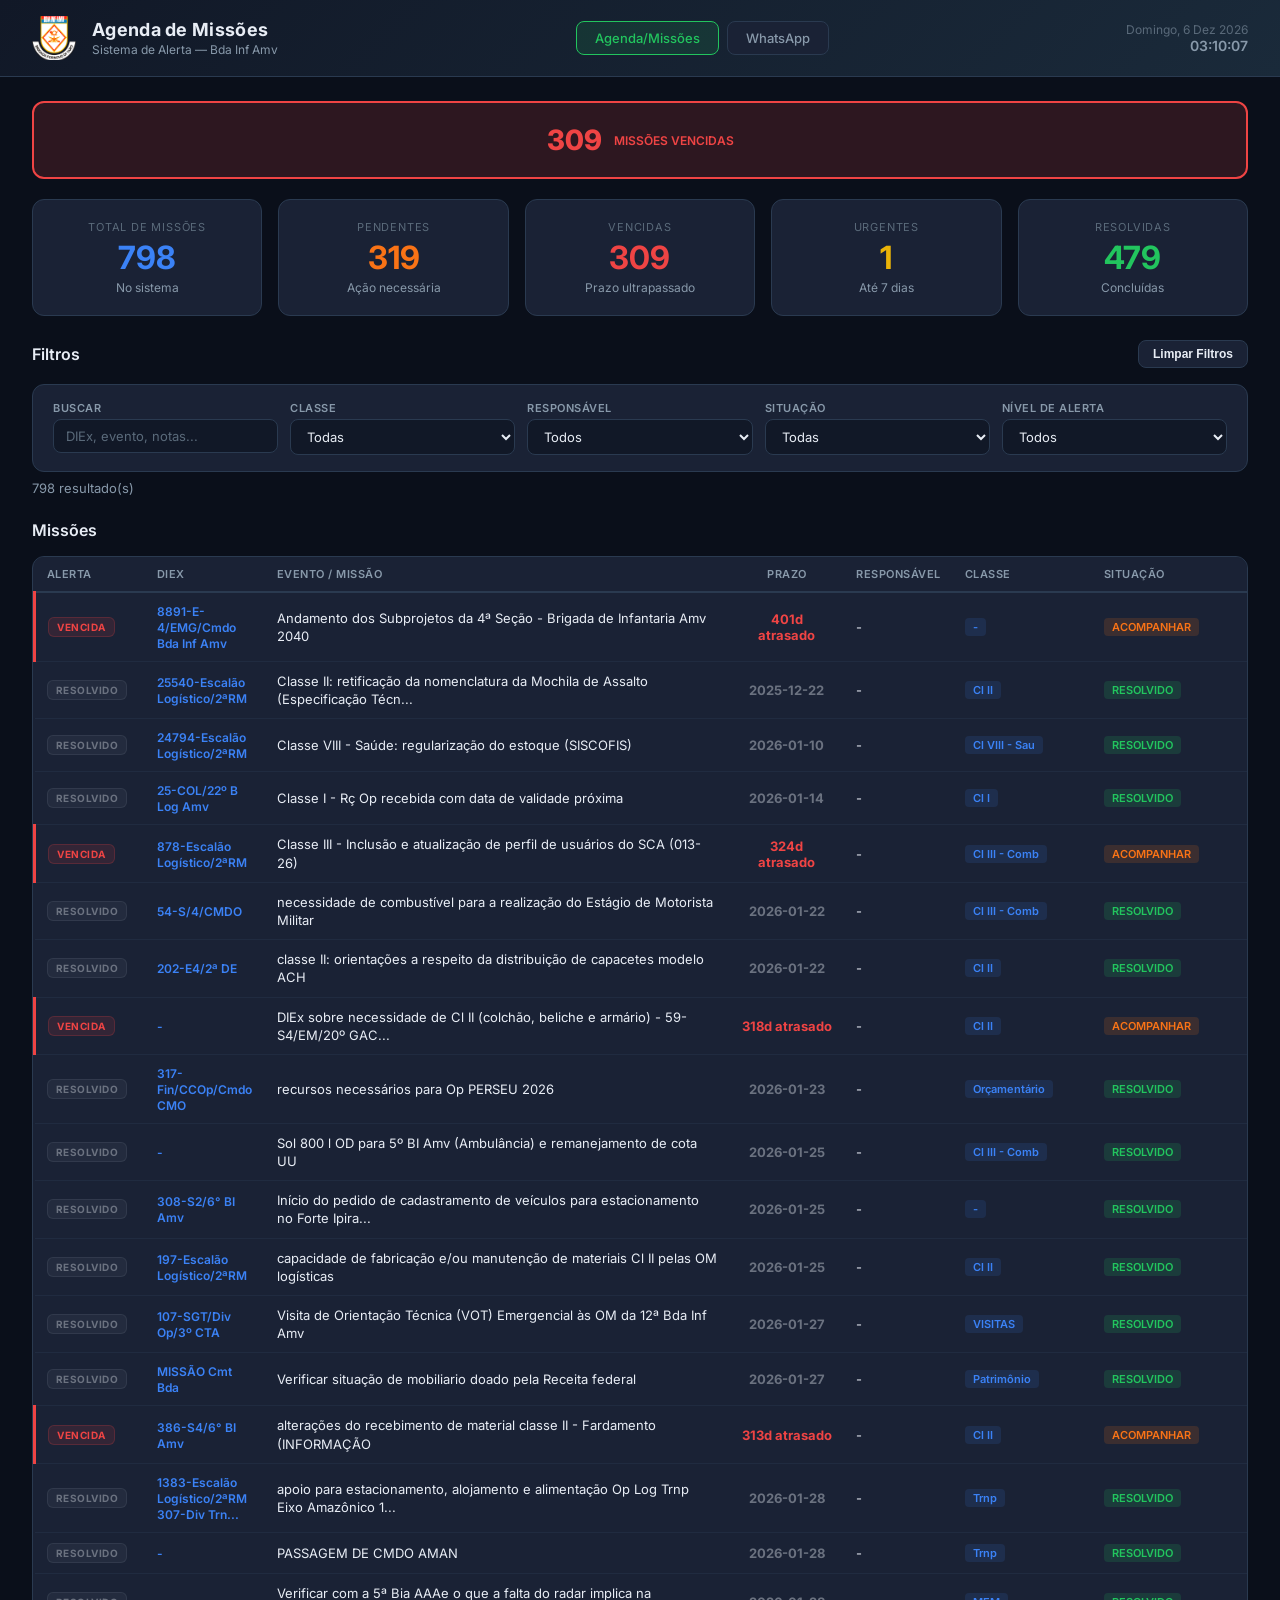
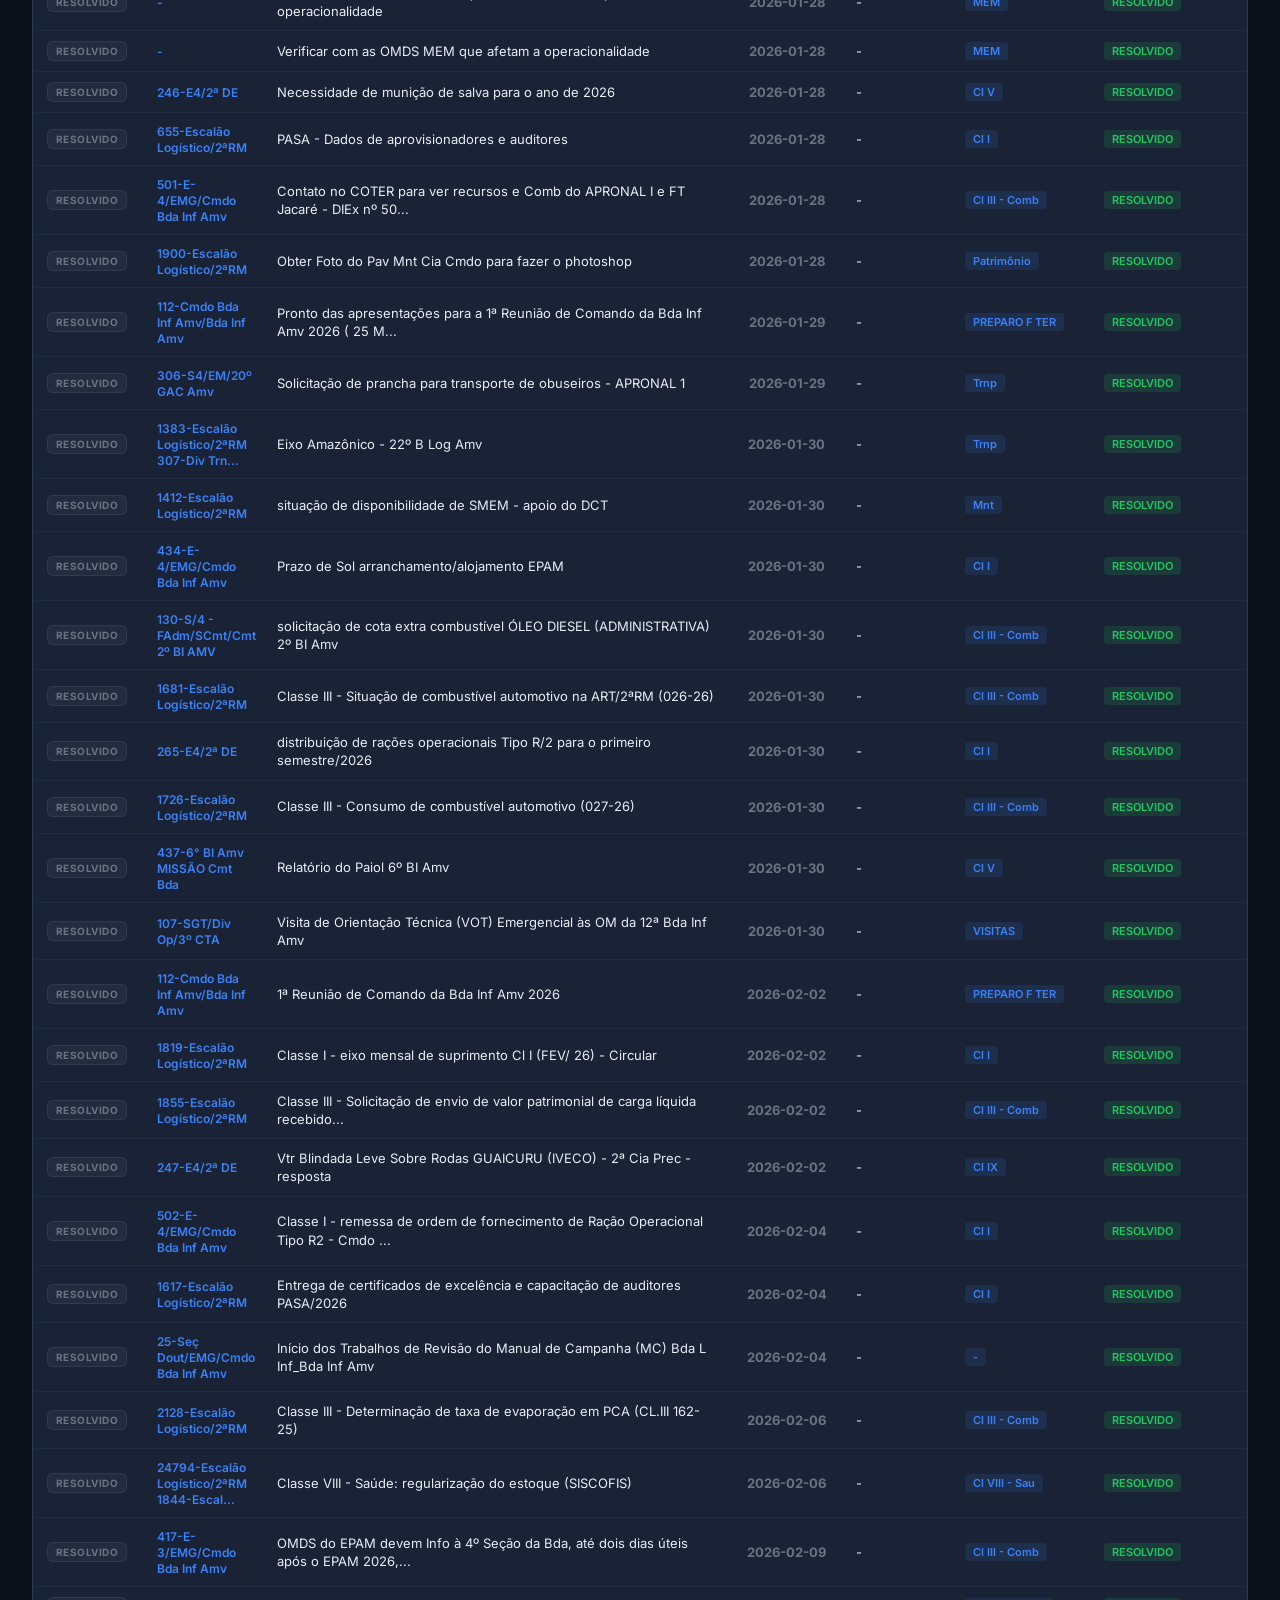
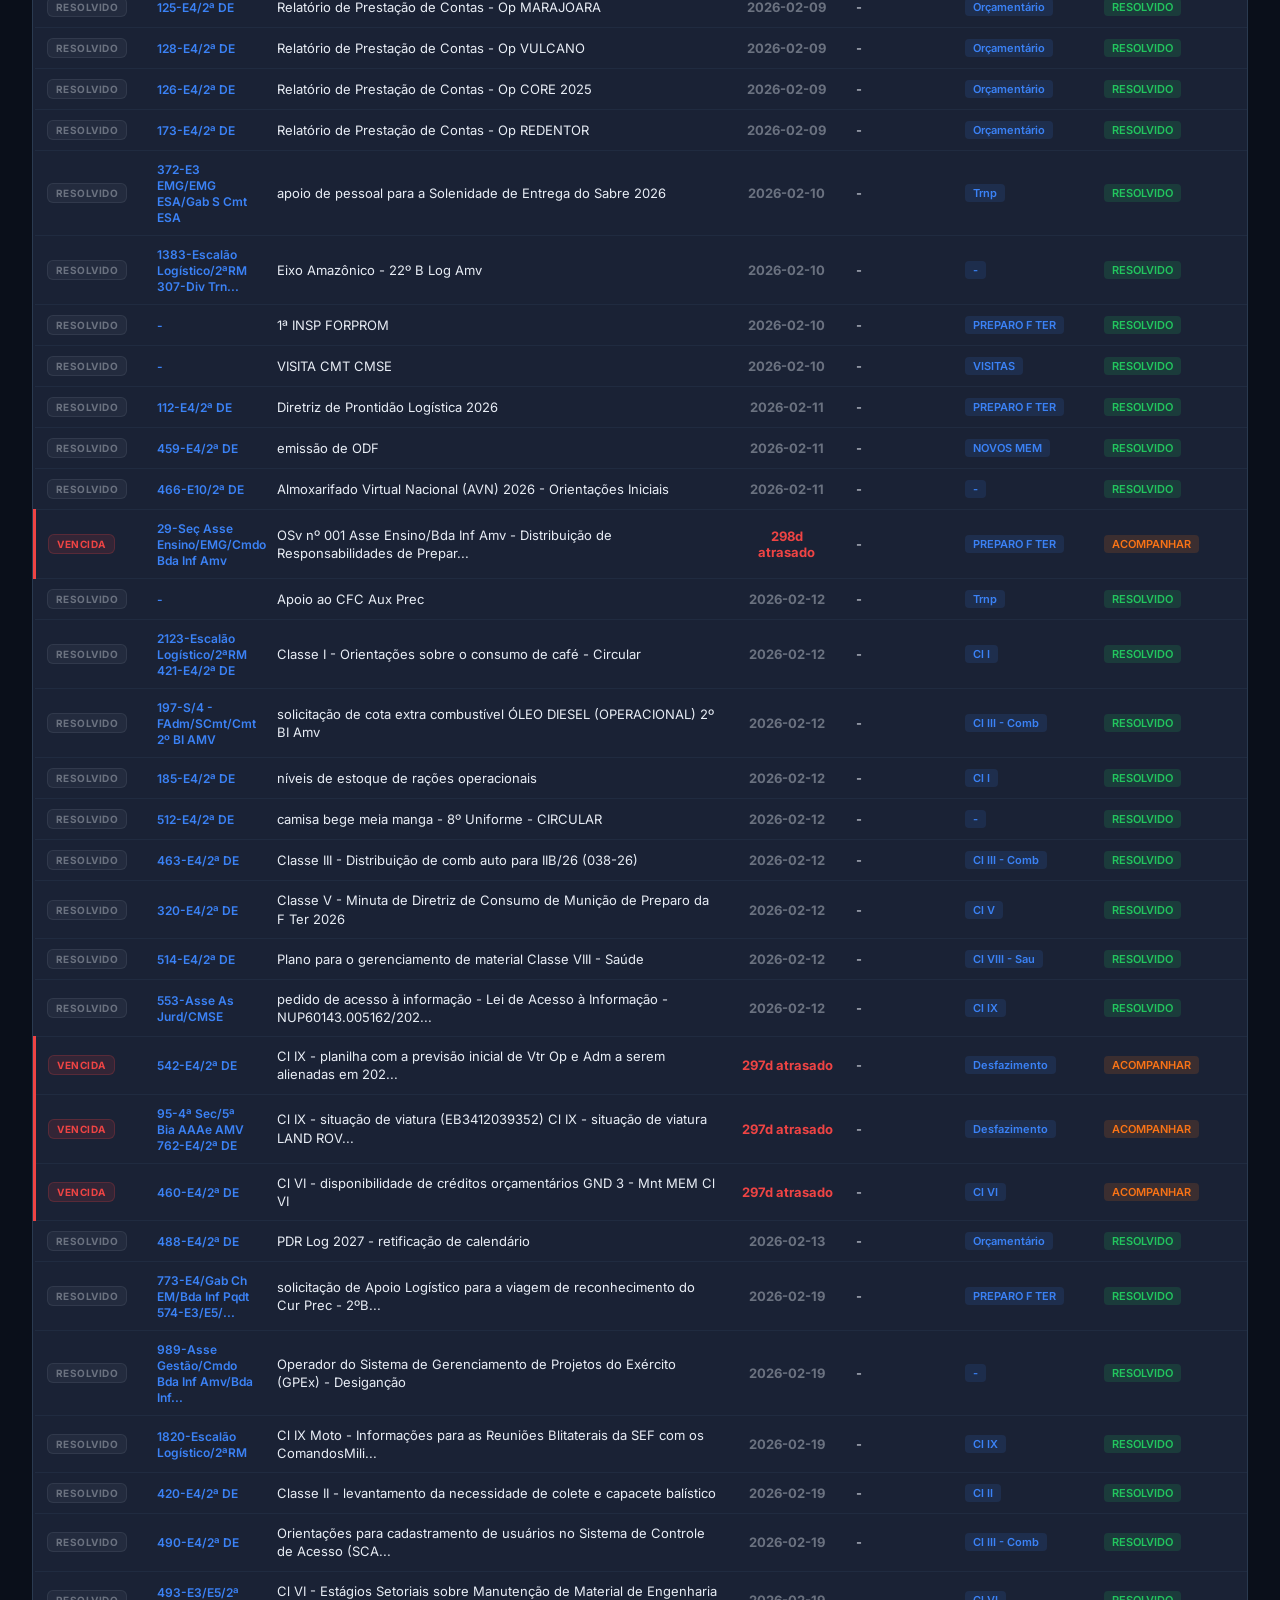
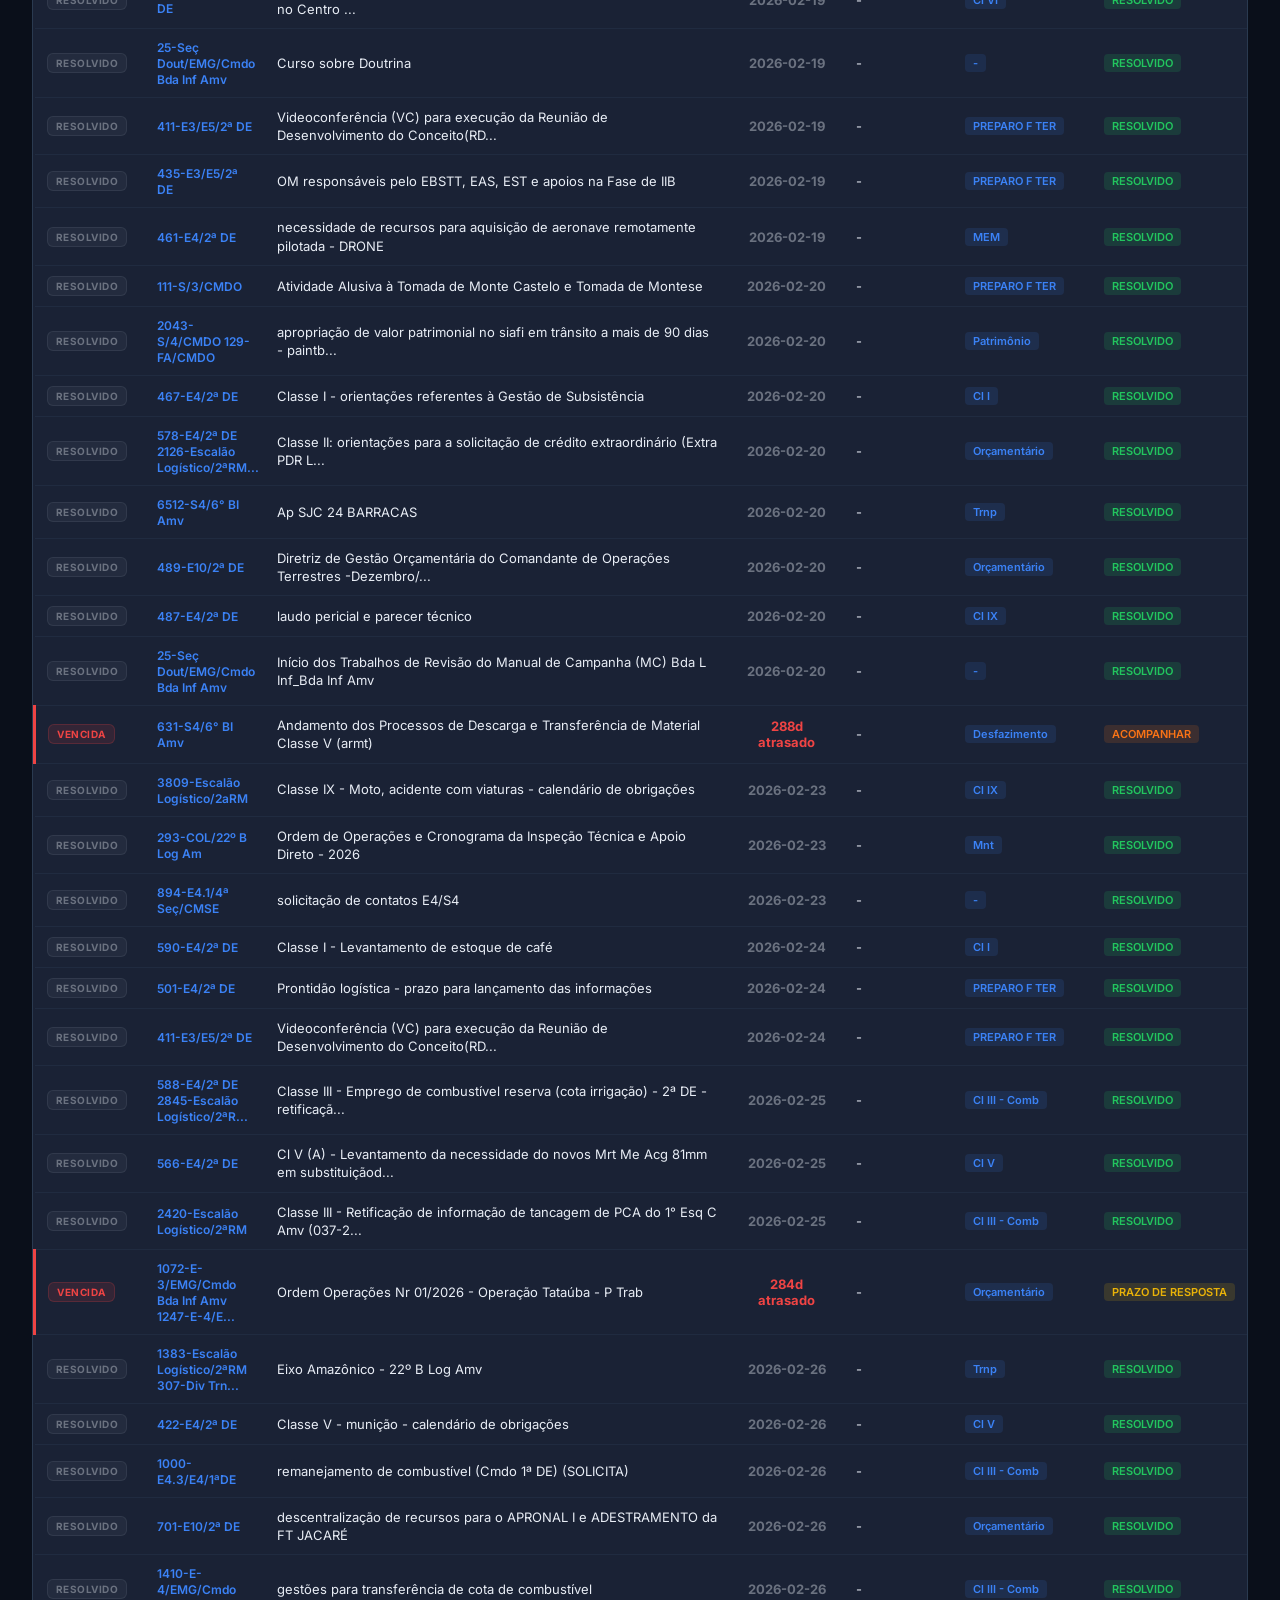
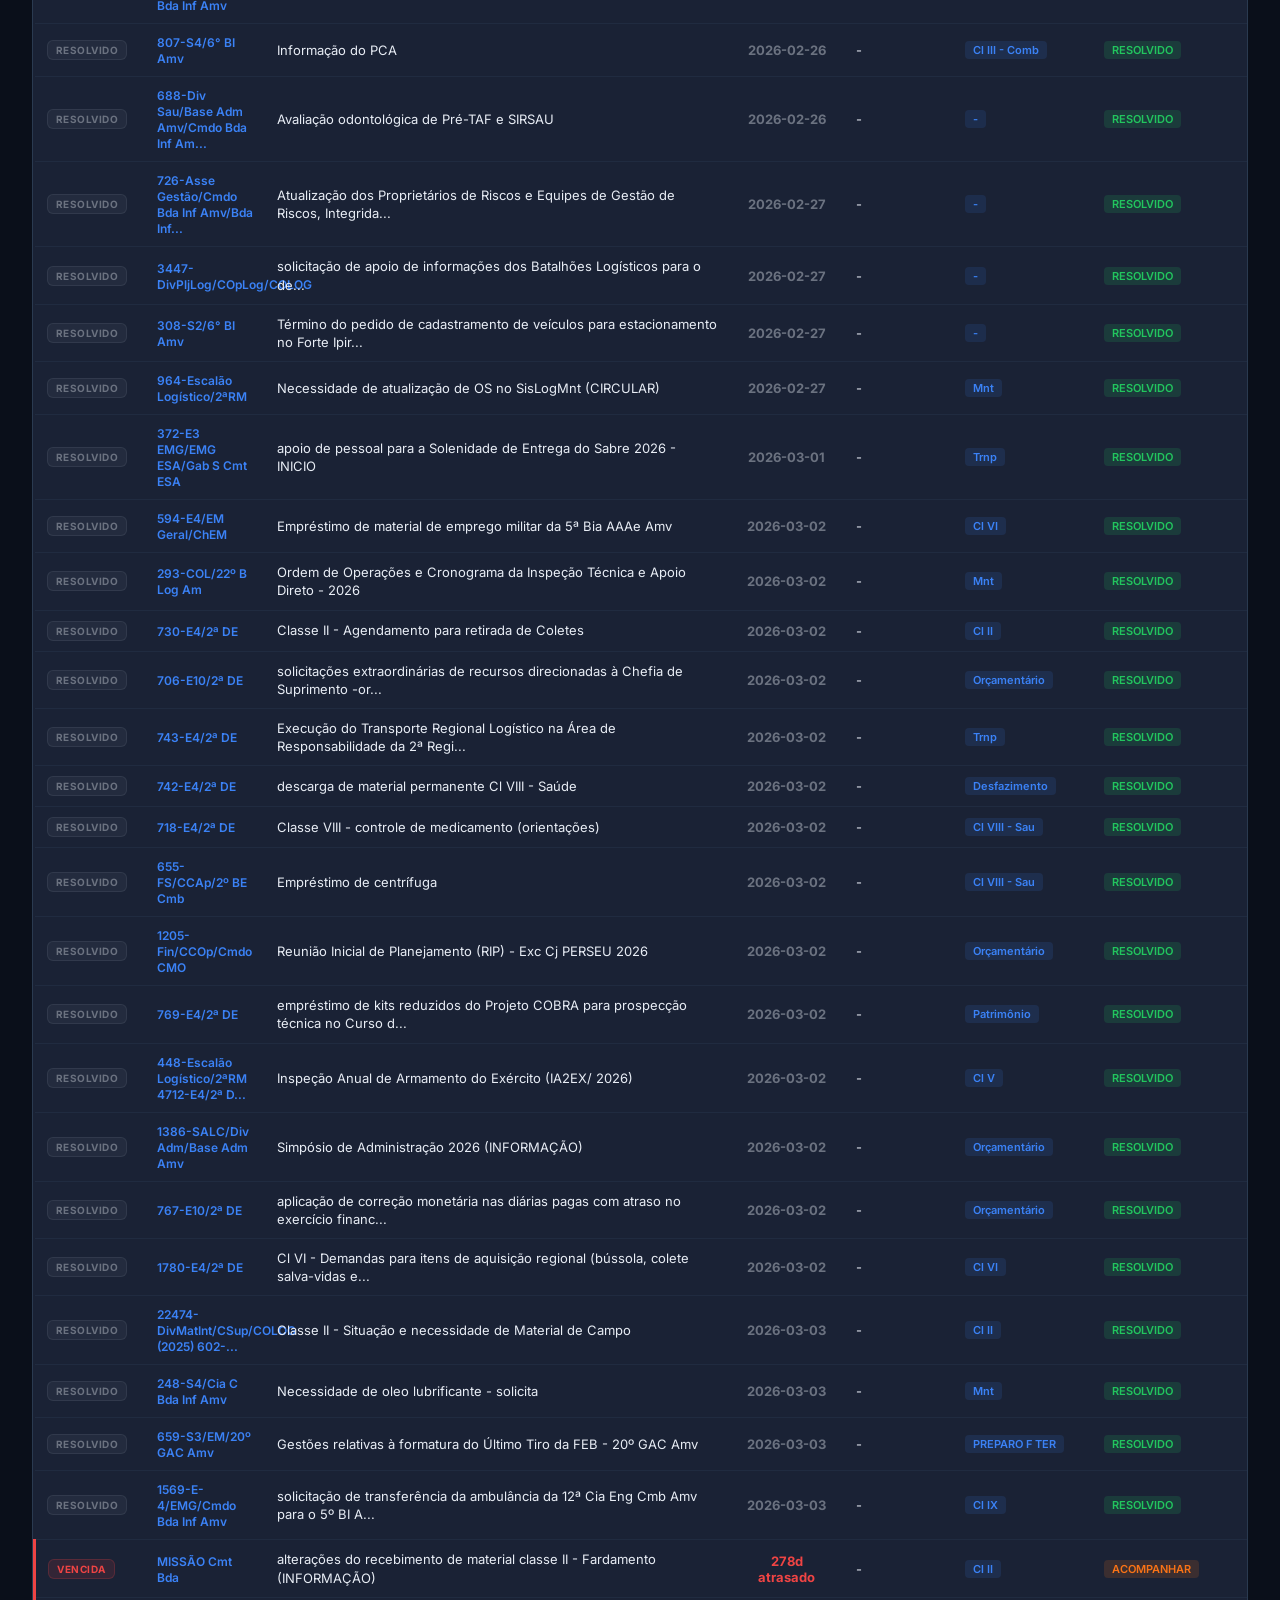
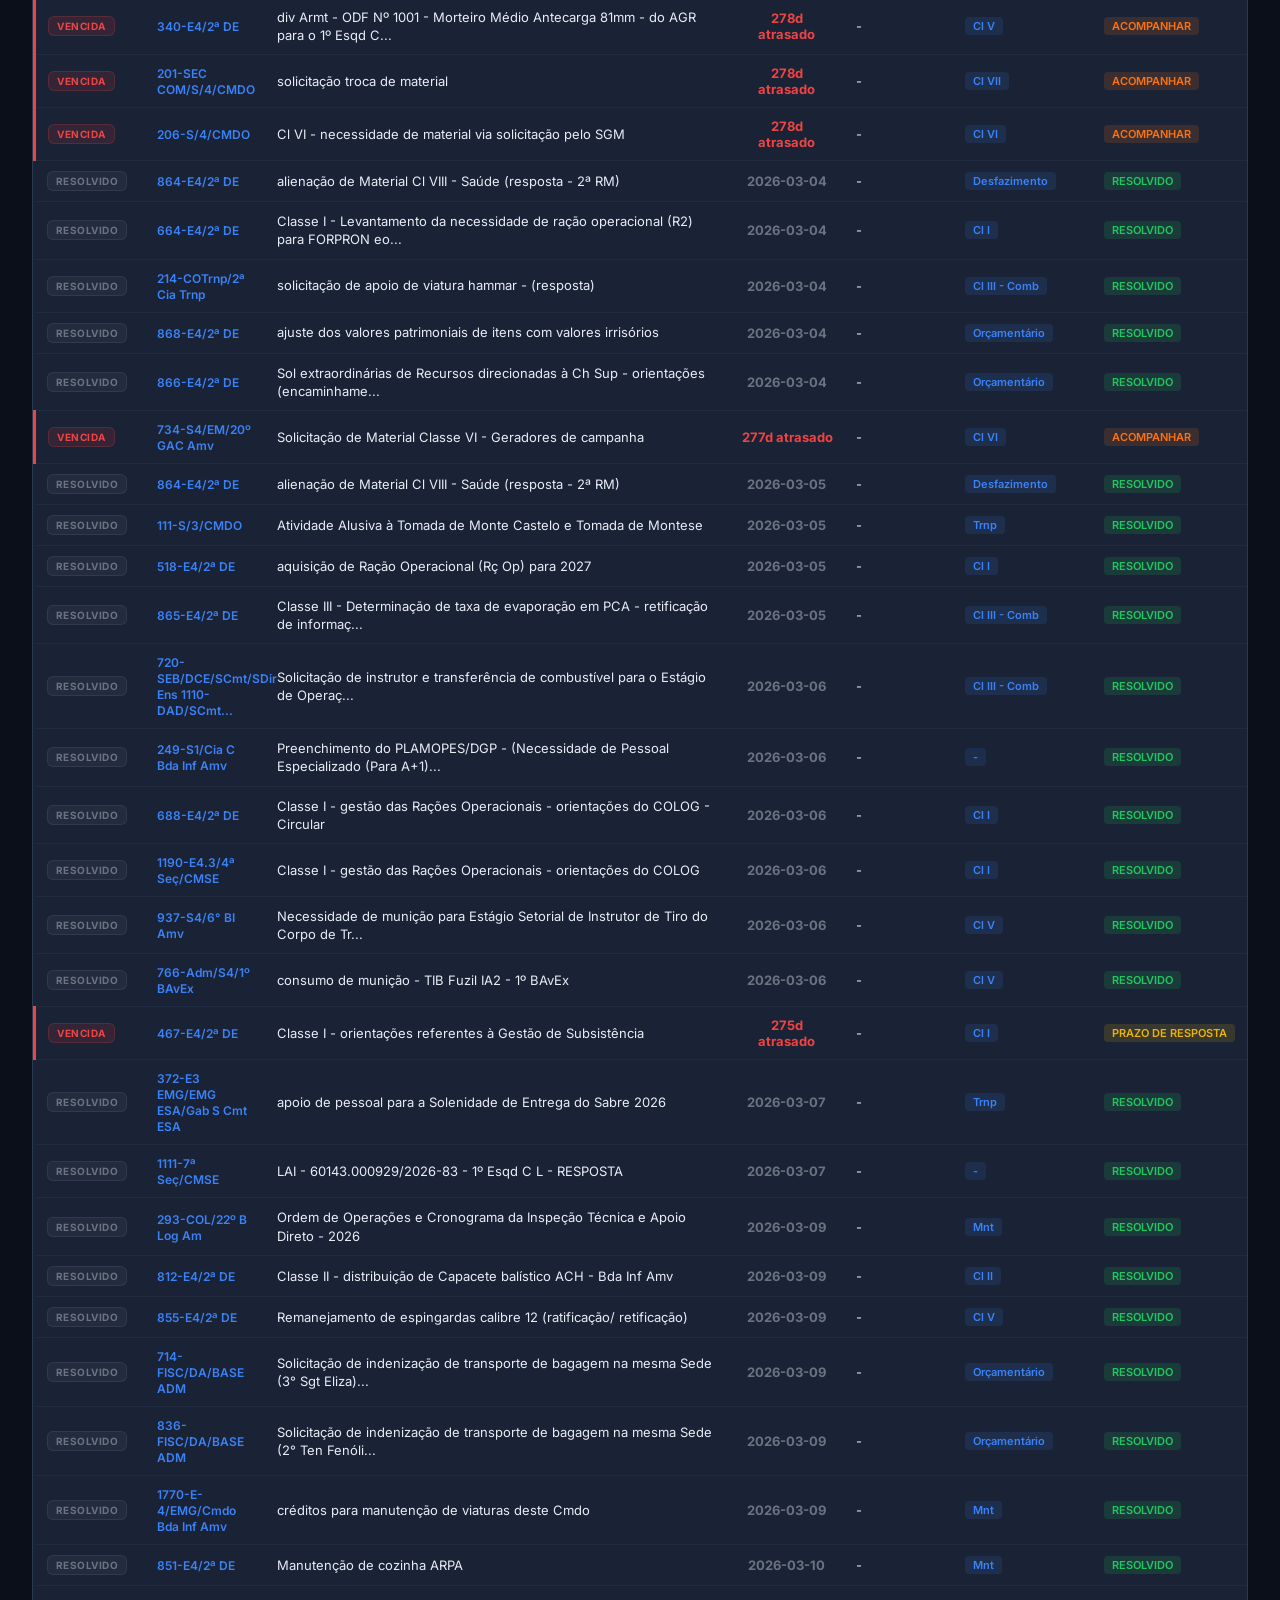
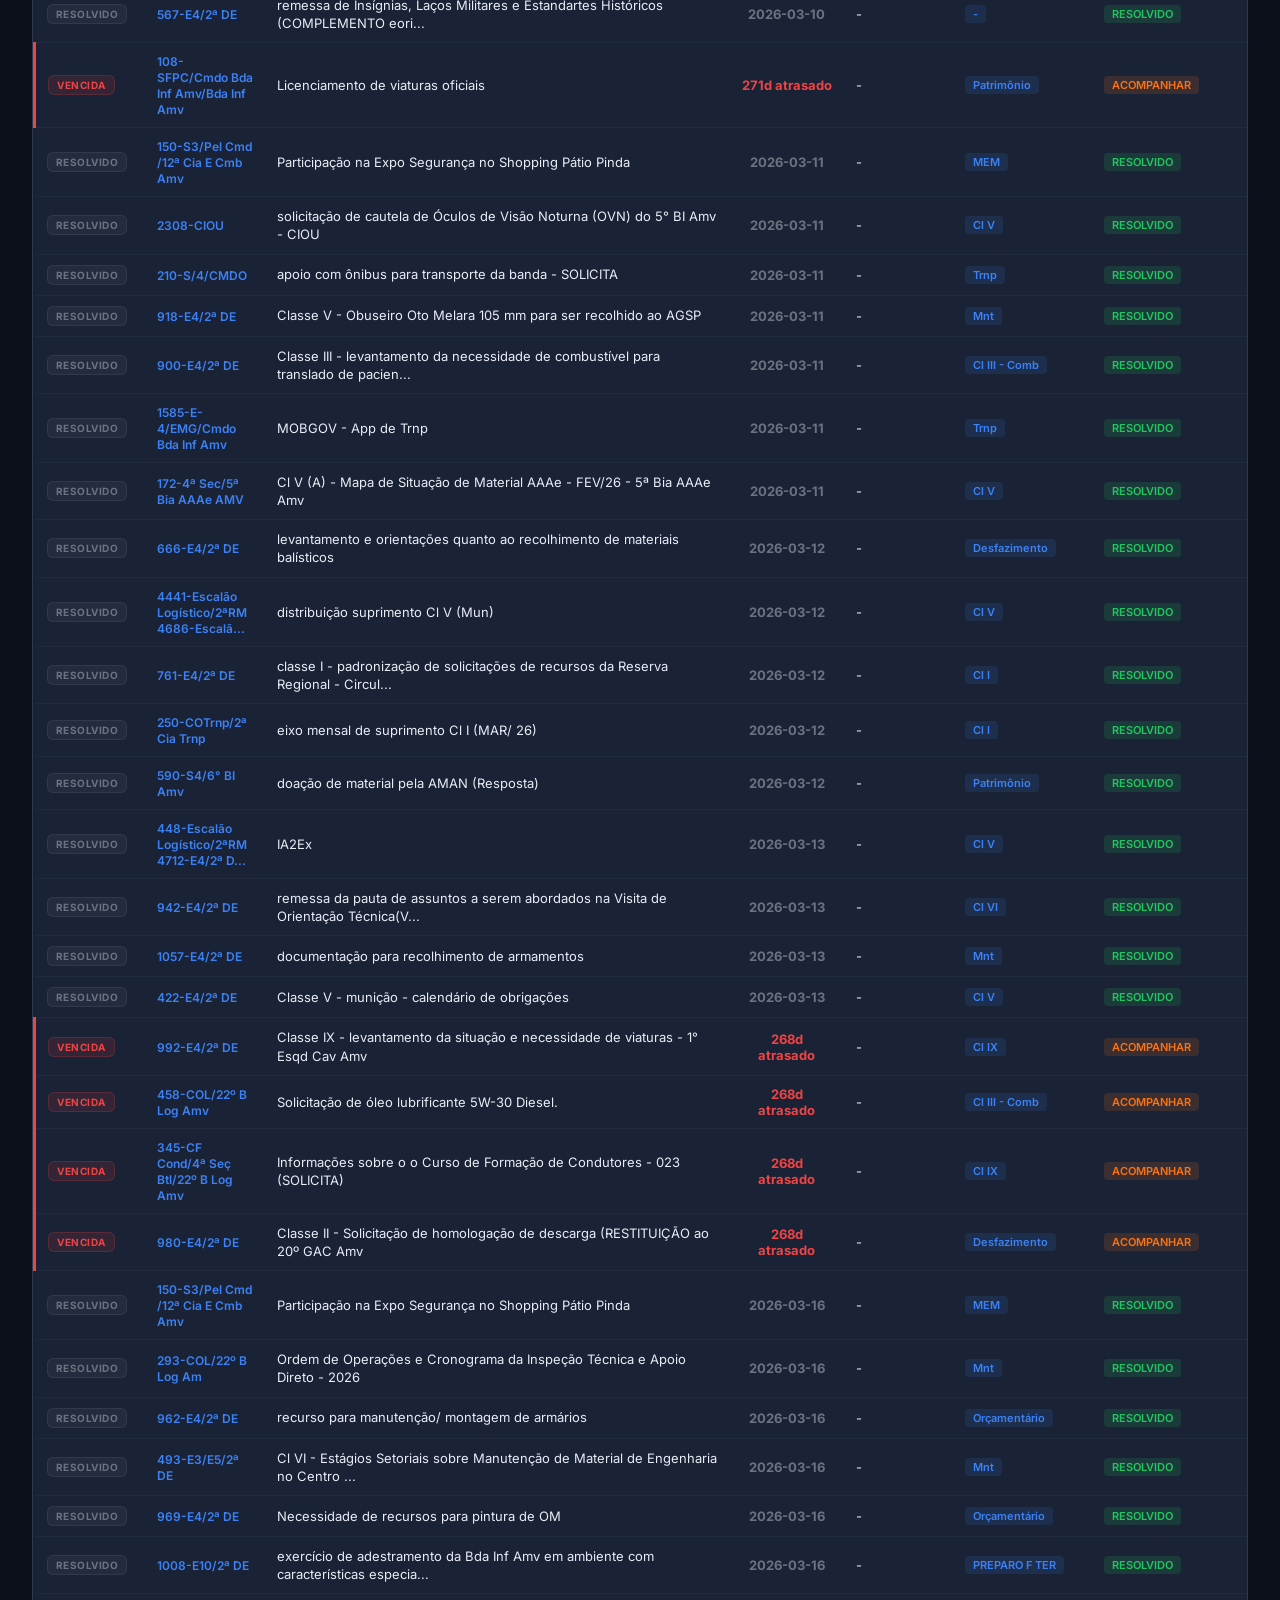
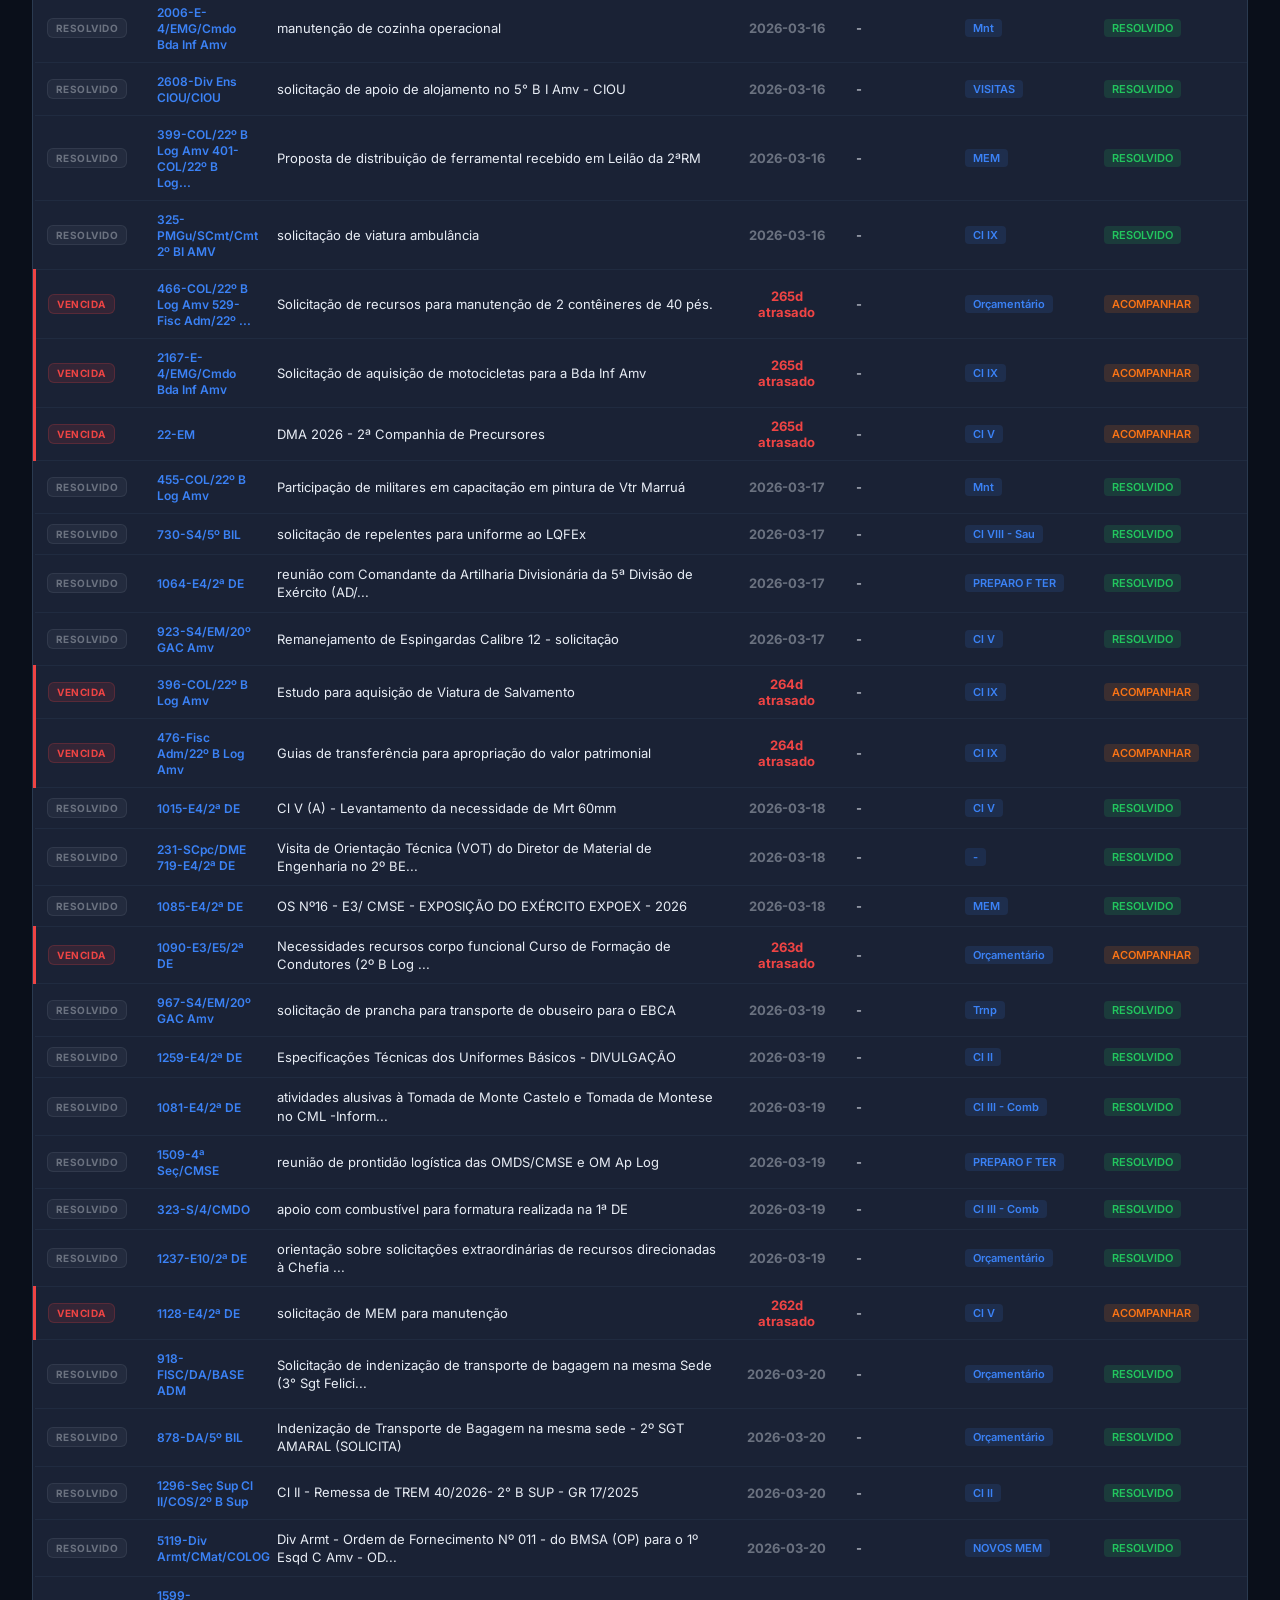
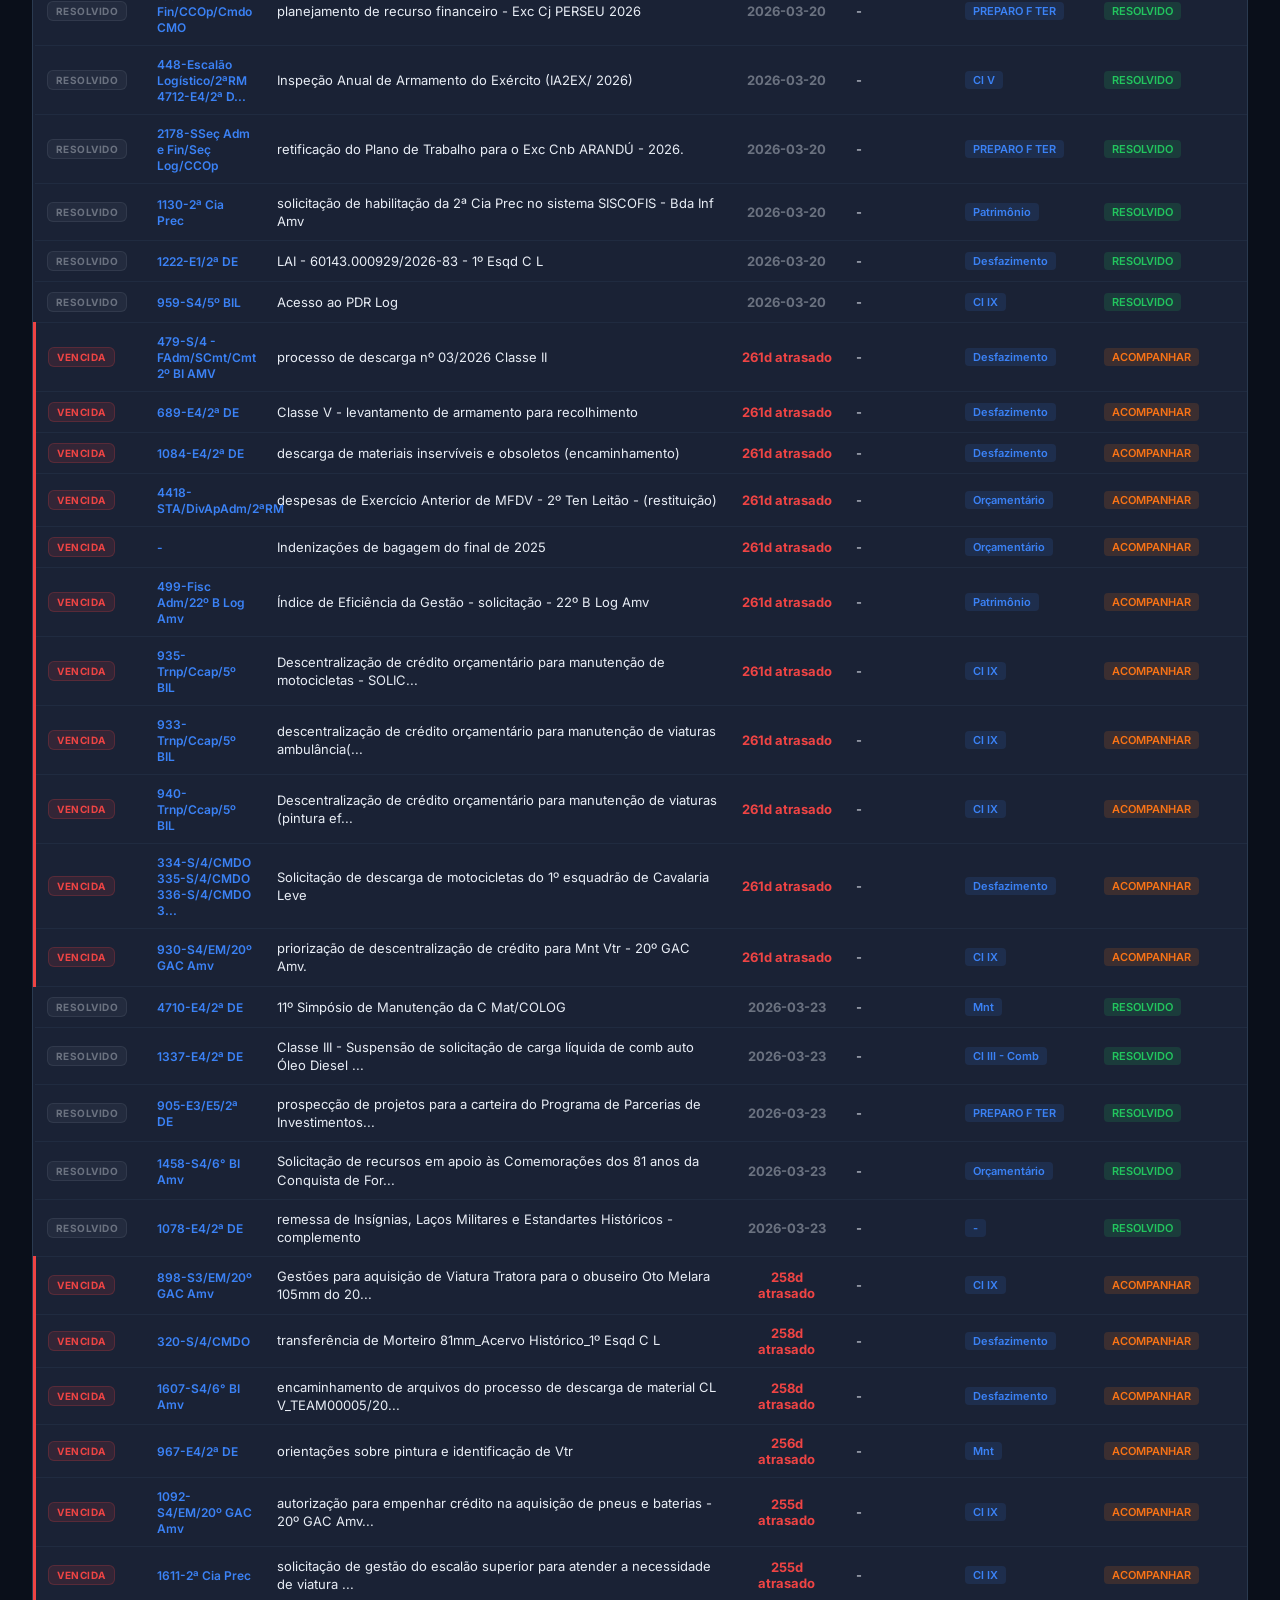
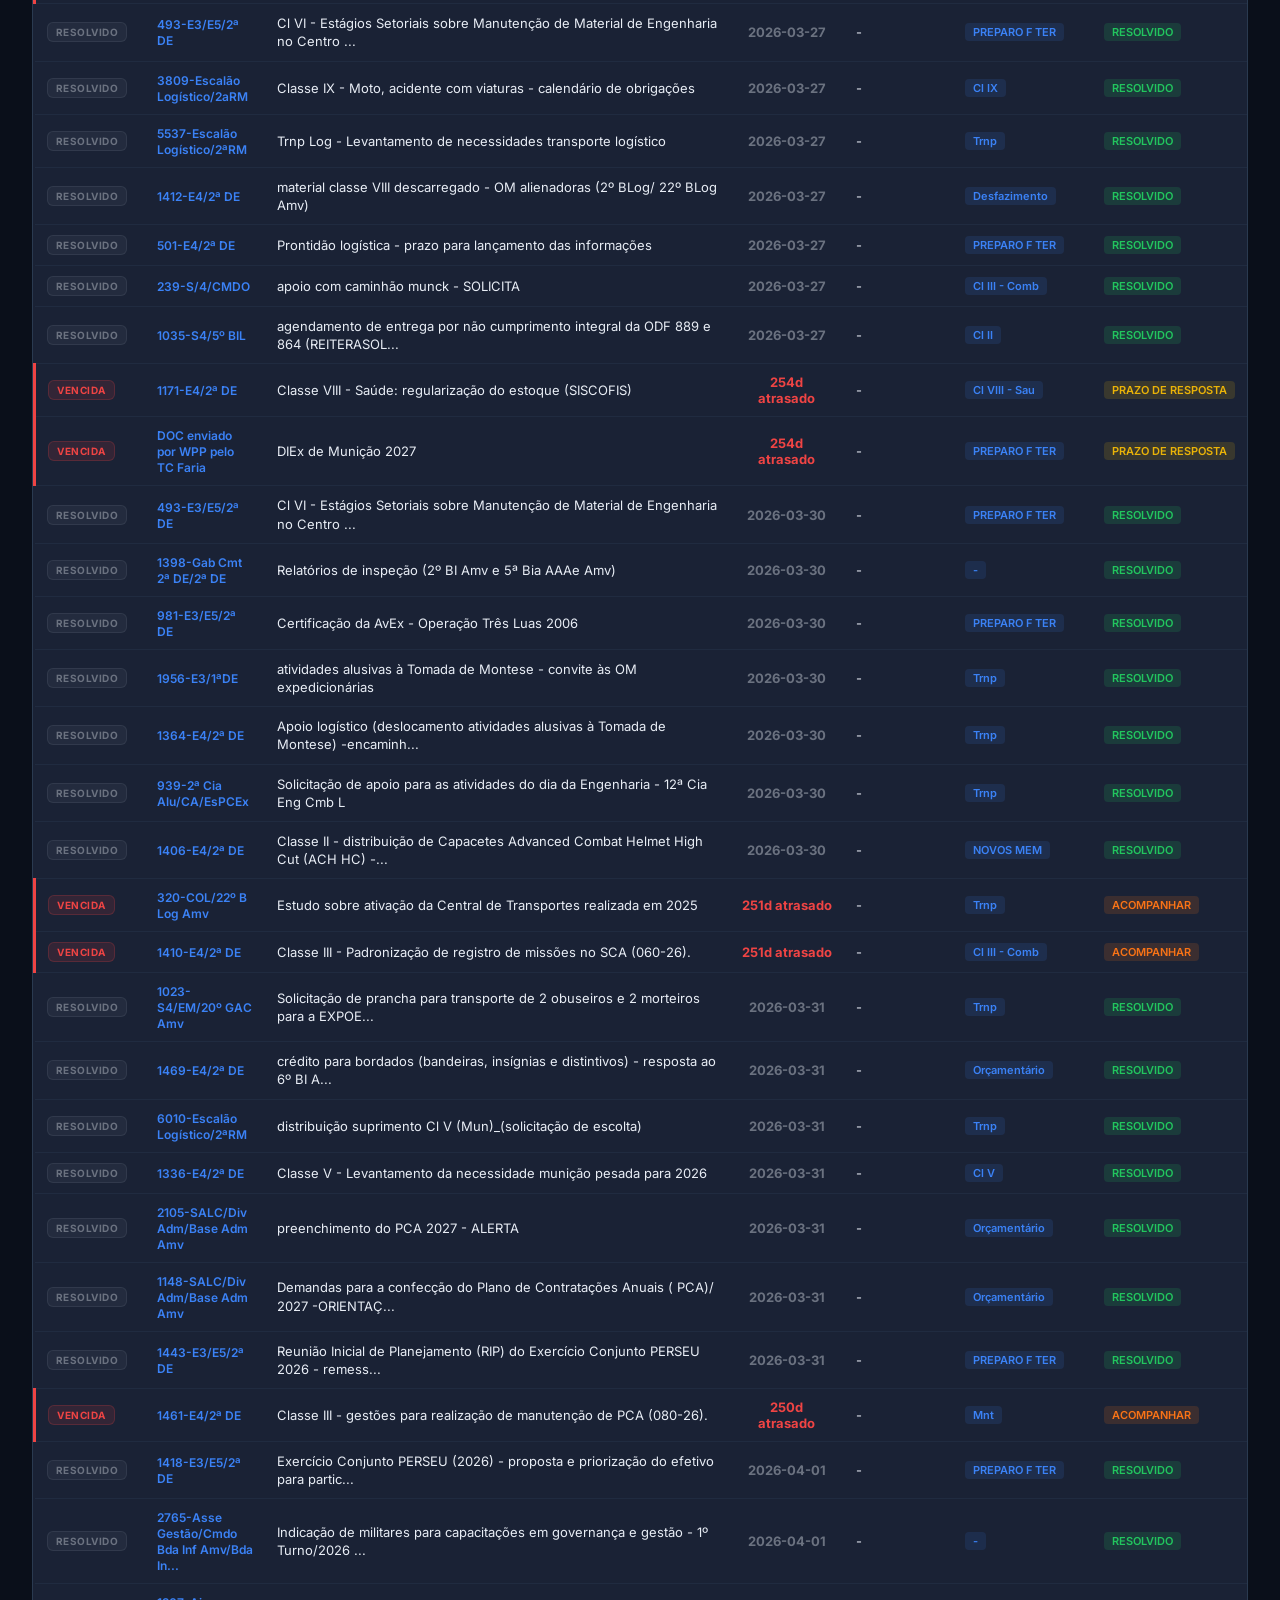
==== agenda.html @ 4f799a6c "Sistema de gerenciamento BDA Inf Amv - agenda e WhatsApp" ====
<!DOCTYPE html>
<html lang="pt-BR">
<head>
  <meta charset="UTF-8">
  <meta name="viewport" content="width=device-width, initial-scale=1.0">
  <meta http-equiv="Cache-Control" content="no-cache, no-store, must-revalidate">
  <meta http-equiv="Pragma" content="no-cache">
  <meta http-equiv="Expires" content="0">
  <title>Agenda de Missões — Bda Inf Amv</title>
  <link rel="stylesheet" href="css/style.css?v=11">
  <link href="https://fonts.googleapis.com/css2?family=Inter:wght@400;500;600;700&display=swap" rel="stylesheet">
</head>
<body>
  <header class="header">
    <div class="header-left">
      <div class="header-logo"><img src="img/logo.png" alt="Bda Inf Amv"></div>
      <div class="header-title">
        <h1>Agenda de Missões</h1>
        <p>Sistema de Alerta — Bda Inf Amv</p>
      </div>
    </div>
    <div class="header-nav">
      <a href="agenda.html" class="nav-btn active">Agenda/Missões</a>
      <a href="whatsapp.html" class="nav-btn">WhatsApp</a>
    </div>
    <div class="header-time">
      <div id="dataAtual"></div>
      <div class="hora" id="horaAtual"></div>
    </div>
  </header>

  <main class="container">
    <!-- Indicador de Alerta Geral -->
    <div id="indicadorAlerta" class="indicador-alerta">
      <span style="font-size:14px;font-weight:700;">Carregando...</span>
    </div>

    <!-- KPIs -->
    <div class="indicadores-grid agenda-kpis">
      <div class="indicador-card blue">
        <div class="label">Total de Missões</div>
        <div class="valor" id="totalMissoes">0</div>
        <div class="sub">No sistema</div>
      </div>
      <div class="indicador-card orange">
        <div class="label">Pendentes</div>
        <div class="valor" id="totalPendentes">0</div>
        <div class="sub">Ação necessária</div>
      </div>
      <div class="indicador-card red">
        <div class="label">Vencidas</div>
        <div class="valor" id="totalVencidas">0</div>
        <div class="sub">Prazo ultrapassado</div>
      </div>
      <div class="indicador-card yellow">
        <div class="label">Urgentes</div>
        <div class="valor" id="totalUrgentes">0</div>
        <div class="sub">Até 7 dias</div>
      </div>
      <div class="indicador-card green">
        <div class="label">Resolvidas</div>
        <div class="valor" id="totalResolvidas">0</div>
        <div class="sub">Concluídas</div>
      </div>
    </div>

    <!-- Filtros -->
    <div class="secao">
      <div class="secao-header">
        <h2>Filtros</h2>
        <button class="btn btn-secondary" id="btnLimparFiltros" style="font-size:12px;padding:6px 14px;">Limpar Filtros</button>
      </div>
      <div class="filtros-agenda">
        <div class="filtro-grupo">
          <label>Buscar</label>
          <input type="text" id="filtroBusca" class="filtro-input" placeholder="DIEx, evento, notas...">
        </div>
        <div class="filtro-grupo">
          <label>Classe</label>
          <select id="filtroClasse" class="filtro-input">
            <option value="">Todas</option>
          </select>
        </div>
        <div class="filtro-grupo">
          <label>Responsável</label>
          <select id="filtroResponsavel" class="filtro-input">
            <option value="">Todos</option>
          </select>
        </div>
        <div class="filtro-grupo">
          <label>Situação</label>
          <select id="filtroStatus" class="filtro-input">
            <option value="">Todas</option>
            <option value="ACOMPANHAR">Acompanhar</option>
            <option value="RESOLVIDO">Resolvido</option>
            <option value="PRAZO DE RESPOSTA">Prazo de Resposta</option>
            <option value="Missão Cmt Bda">Missão Cmt Bda</option>
          </select>
        </div>
        <div class="filtro-grupo">
          <label>Nível de Alerta</label>
          <select id="filtroAlerta" class="filtro-input">
            <option value="">Todos</option>
            <option value="vencida">Vencida</option>
            <option value="urgente">Urgente (até 7 dias)</option>
            <option value="proximo">Próximo (até 30 dias)</option>
            <option value="em-dia">Em dia</option>
            <option value="sem-prazo">Sem prazo</option>
            <option value="resolvido">Resolvido</option>
          </select>
        </div>
      </div>
      <div id="countResultados" style="margin-top:8px;font-size:13px;color:var(--text-secondary);"></div>
    </div>

    <!-- Tabela de Missões -->
    <div class="secao">
      <div class="secao-header">
        <h2>Missões</h2>
      </div>
      <div class="tabela-om">
        <table class="tabela-missoes">
          <thead>
            <tr>
              <th style="min-width:110px;">Alerta</th>
              <th style="min-width:120px;">DIEx</th>
              <th>Evento / Missão</th>
              <th style="min-width:110px;text-align:center;">Prazo</th>
              <th style="min-width:100px;">Responsável</th>
              <th style="min-width:80px;">Classe</th>
              <th style="min-width:110px;">Situação</th>
            </tr>
          </thead>
          <tbody id="tabelaMissoesBody">
            <tr><td colspan="7" class="loading">Carregando missões...</td></tr>
          </tbody>
        </table>
      </div>
    </div>
  </main>

  <!-- Modal de Detalhes -->
  <div id="modalDetalhes" class="modal-overlay" style="display:none;">
    <div class="modal-content">
      <div class="modal-header" id="modalTitulo"></div>
      <div class="modal-body" id="modalCorpo"></div>
      <div class="modal-footer">
        <button class="btn btn-secondary" onclick="fecharDetalhes()">Fechar</button>
      </div>
    </div>
  </div>

  <script>
    function atualizarRelogio() {
      var agora = new Date();
      var dias = ['Domingo','Segunda-feira','Terça-feira','Quarta-feira','Quinta-feira','Sexta-feira','Sábado'];
      var meses = ['Jan','Fev','Mar','Abr','Mai','Jun','Jul','Ago','Set','Out','Nov','Dez'];
      document.getElementById('dataAtual').textContent = dias[agora.getDay()] + ', ' + agora.getDate() + ' ' + meses[agora.getMonth()] + ' ' + agora.getFullYear();
      document.getElementById('horaAtual').textContent = agora.toLocaleTimeString('pt-BR');
    }
    atualizarRelogio();
    setInterval(atualizarRelogio, 1000);
  </script>
  <script src="missions_data.js"></script>
  <script src="js/agenda.js?v=11"></script>
</body>
</html>
---- css/style.css ----
* {
  margin: 0;
  padding: 0;
  box-sizing: border-box;
}

:root {
  --bg-primary: #0a0f1a;
  --bg-secondary: #111827;
  --bg-card: #1a2235;
  --bg-card-hover: #1e2a40;
  --border: #2a3a50;
  --text-primary: #e8edf5;
  --text-secondary: #8899aa;
  --text-muted: #5a6a7a;
  --green: #22c55e;
  --green-dark: #16a34a;
  --green-bg: rgba(34, 197, 94, 0.12);
  --yellow: #eab308;
  --yellow-dark: #ca8a04;
  --yellow-bg: rgba(234, 179, 8, 0.12);
  --red: #ef4444;
  --red-dark: #dc2626;
  --red-bg: rgba(239, 68, 68, 0.12);
  --blue: #3b82f6;
  --blue-bg: rgba(59, 130, 246, 0.12);
  --orange: #f97316;
  --purple: #a855f7;
}

body {
  font-family: 'Inter', -apple-system, BlinkMacSystemFont, 'Segoe UI', Roboto, sans-serif;
  background: var(--bg-primary);
  color: var(--text-primary);
  min-height: 100vh;
}

/* Header */
.header {
  background: linear-gradient(135deg, #111827 0%, #1a2a3a 100%);
  border-bottom: 1px solid var(--border);
  padding: 16px 32px;
  display: flex;
  justify-content: space-between;
  align-items: center;
}

.header-left {
  display: flex;
  align-items: center;
  gap: 16px;
}

.header-logo {
  width: 44px;
  height: 44px;
  border-radius: 10px;
  display: flex;
  align-items: center;
  justify-content: center;
  overflow: hidden;
}

.header-logo img {
  width: 100%;
  height: 100%;
  object-fit: cover;
}

.header-title h1 {
  font-size: 18px;
  font-weight: 700;
  letter-spacing: 0.3px;
}

.header-title p {
  font-size: 12px;
  color: var(--text-secondary);
  margin-top: 2px;
}

.header-nav {
  display: flex;
  gap: 8px;
}

.nav-btn {
  padding: 8px 18px;
  border-radius: 8px;
  border: 1px solid var(--border);
  background: var(--bg-card);
  color: var(--text-secondary);
  font-size: 13px;
  font-weight: 500;
  cursor: pointer;
  transition: all 0.2s;
  text-decoration: none;
}

.nav-btn:hover {
  background: var(--bg-card-hover);
  color: var(--text-primary);
  border-color: var(--green);
}

.nav-btn.active {
  background: var(--green-bg);
  color: var(--green);
  border-color: var(--green);
}

.header-time {
  font-size: 12px;
  color: var(--text-muted);
  text-align: right;
}

.header-time .hora {
  font-size: 14px;
  font-weight: 600;
  color: var(--text-secondary);
}

/* Main Container */
.container {
  max-width: 1440px;
  margin: 0 auto;
  padding: 24px 32px;
}

/* Cards de Indicadores */
.indicadores-grid {
  display: grid;
  grid-template-columns: repeat(5, 1fr);
  gap: 16px;
  margin-bottom: 24px;
}

.indicador-card {
  background: var(--bg-card);
  border: 1px solid var(--border);
  border-radius: 12px;
  padding: 20px;
  transition: all 0.2s;
}

.indicador-card:hover {
  border-color: var(--green);
  transform: translateY(-2px);
}

.indicador-card .label {
  font-size: 11px;
  text-transform: uppercase;
  letter-spacing: 0.8px;
  color: var(--text-muted);
  margin-bottom: 8px;
}

.indicador-card .valor {
  font-size: 32px;
  font-weight: 700;
  line-height: 1;
}

.indicador-card .sub {
  font-size: 12px;
  color: var(--text-secondary);
  margin-top: 6px;
}

.indicador-card.green .valor { color: var(--green); }
.indicador-card.yellow .valor { color: var(--yellow); }
.indicador-card.red .valor { color: var(--red); }
.indicador-card.blue .valor { color: var(--blue); }
.indicador-card.orange .valor { color: var(--orange); }

/* Indicador Geral */
.indicador-geral {
  background: var(--bg-card);
  border: 1px solid var(--border);
  border-radius: 12px;
  padding: 24px;
  margin-bottom: 24px;
  display: flex;
  align-items: center;
  gap: 32px;
}

.velocimetro {
  position: relative;
  width: 160px;
  height: 90px;
  flex-shrink: 0;
}

.velocimetro canvas {
  width: 100%;
  height: 100%;
}

.velocimetro-valor {
  position: absolute;
  bottom: 4px;
  left: 50%;
  transform: translateX(-50%);
  font-size: 28px;
  font-weight: 700;
}

.indicador-geral-info {
  flex: 1;
}

.indicador-geral-info h2 {
  font-size: 16px;
  font-weight: 600;
  margin-bottom: 6px;
}

.indicador-geral-info p {
  font-size: 13px;
  color: var(--text-secondary);
  margin-bottom: 12px;
}

.status-badges {
  display: flex;
  gap: 12px;
  flex-wrap: wrap;
}

.status-badge {
  padding: 6px 14px;
  border-radius: 20px;
  font-size: 12px;
  font-weight: 600;
  display: flex;
  align-items: center;
  gap: 6px;
}

.status-badge .dot {
  width: 8px;
  height: 8px;
  border-radius: 50%;
}

.status-badge.pronta {
  background: var(--green-bg);
  color: var(--green);
}
.status-badge.pronta .dot { background: var(--green); }

.status-badge.mnt-org {
  background: var(--yellow-bg);
  color: var(--yellow);
}
.status-badge.mnt-org .dot { background: var(--yellow); }

.status-badge.mnt-ext {
  background: var(--red-bg);
  color: var(--red);
}
.status-badge.mnt-ext .dot { background: var(--red); }

.status-badge.restricao {
  background: var(--blue-bg);
  color: var(--blue);
}
.status-badge.restricao .dot { background: var(--blue); }

/* Seção */
.secao {
  margin-bottom: 24px;
}

.secao-header {
  display: flex;
  justify-content: space-between;
  align-items: center;
  margin-bottom: 16px;
}

.secao-header h2 {
  font-size: 16px;
  font-weight: 600;
}

.filtros {
  display: flex;
  gap: 8px;
}

.filtro-input {
  padding: 8px 14px;
  border-radius: 8px;
  border: 1px solid var(--border);
  background: var(--bg-card);
  color: var(--text-primary);
  font-size: 13px;
  outline: none;
  transition: border-color 0.2s;
}

.filtro-input:focus {
  border-color: var(--green);
}

.filtro-input::placeholder {
  color: var(--text-muted);
}

select.filtro-input {
  cursor: pointer;
}

/* Tabela OM */
.tabela-om {
  width: 100%;
  background: var(--bg-card);
  border: 1px solid var(--border);
  border-radius: 12px;
  overflow: hidden;
}

.tabela-om table {
  width: 100%;
  border-collapse: collapse;
}

.tabela-om th {
  padding: 12px 16px;
  text-align: left;
  font-size: 11px;
  text-transform: uppercase;
  letter-spacing: 0.8px;
  color: var(--text-muted);
  background: rgba(0,0,0,0.2);
  border-bottom: 1px solid var(--border);
}

.tabela-om td {
  padding: 12px 16px;
  font-size: 13px;
  border-bottom: 1px solid rgba(42, 58, 80, 0.5);
}

.tabela-om tr:last-child td {
  border-bottom: none;
}

.tabela-om tr:hover td {
  background: rgba(34, 197, 94, 0.03);
}

.tabela-composicao {
  width: 100%;
  border-collapse: collapse;
}

.tabela-composicao th {
  padding: 12px 16px;
  text-align: left;
  font-size: 11px;
  text-transform: uppercase;
  letter-spacing: 0.8px;
  color: var(--text-muted);
  background: rgba(0,0,0,0.2);
  border-bottom: 1px solid var(--border);
}

.tabela-composicao td {
  padding: 8px 16px;
  font-size: 13px;
  border-bottom: 1px solid rgba(42, 58, 80, 0.5);
}

.tabela-composicao tr:last-child td {
  border-bottom: none;
}

.tabela-composicao tr:hover td {
  background: rgba(34, 197, 94, 0.03);
}

.barra-progresso {
  width: 120px;
  height: 6px;
  background: rgba(255,255,255,0.08);
  border-radius: 3px;
  overflow: hidden;
}

.barra-progresso .preenchimento {
  height: 100%;
  border-radius: 3px;
  transition: width 0.6s ease;
}

.barra-progresso .preenchimento.verde { background: var(--green); }
.barra-progresso .preenchimento.amarelo { background: var(--yellow); }
.barra-progresso .preenchimento.vermelho { background: var(--red); }

.indice-badge {
  padding: 4px 10px;
  border-radius: 6px;
  font-size: 12px;
  font-weight: 600;
}

.indice-badge.verde {
  background: var(--green-bg);
  color: var(--green);
}

.indice-badge.amarelo {
  background: var(--yellow-bg);
  color: var(--yellow);
}

.indice-badge.vermelho {
  background: var(--red-bg);
  color: var(--red);
}

/* Tabela Viaturas */
.tabela-vtr {
  width: 100%;
  background: var(--bg-card);
  border: 1px solid var(--border);
  border-radius: 12px;
  overflow: hidden;
}

.tabela-vtr table {
  width: 100%;
  border-collapse: collapse;
}

.tabela-vtr th {
  padding: 12px 16px;
  text-align: left;
  font-size: 11px;
  text-transform: uppercase;
  letter-spacing: 0.8px;
  color: var(--text-muted);
  background: rgba(0,0,0,0.2);
  border-bottom: 1px solid var(--border);
  cursor: pointer;
  user-select: none;
}

.tabela-vtr th:hover {
  color: var(--text-primary);
}

.tabela-vtr td {
  padding: 10px 16px;
  font-size: 13px;
  border-bottom: 1px solid rgba(42, 58, 80, 0.5);
}

.tabela-vtr tr:last-child td {
  border-bottom: none;
}

.tabela-vtr tr:hover td {
  background: rgba(34, 197, 94, 0.03);
}

.status-cell {
  padding: 3px 10px;
  border-radius: 6px;
  font-size: 12px;
  font-weight: 600;
  display: inline-block;
}

.status-cell.pronta {
  background: var(--green-bg);
  color: var(--green);
}

.status-cell.mnt-org {
  background: var(--yellow-bg);
  color: var(--yellow);
}

.status-cell.mnt-ext {
  background: var(--red-bg);
  color: var(--red);
}

.status-cell.restricao {
  background: var(--blue-bg);
  color: var(--blue);
}

.alerta-icon {
  color: var(--yellow);
  font-size: 11px;
  margin-left: 4px;
}

/* Cards Laterais */
.grid-2col {
  display: grid;
  grid-template-columns: 1fr 1fr;
  gap: 24px;
  margin-bottom: 24px;
}

.pareto-card, .alertas-card {
  background: var(--bg-card);
  border: 1px solid var(--border);
  border-radius: 12px;
  padding: 20px;
}

.pareto-card h3, .alertas-card h3 {
  font-size: 14px;
  font-weight: 600;
  margin-bottom: 16px;
  display: flex;
  align-items: center;
  gap: 8px;
}

.pizza-grid {
  display: grid;
  grid-template-columns: repeat(auto-fill, minmax(110px, 1fr));
  gap: 16px;
}

.pizza-card {
  display: flex;
  flex-direction: column;
  align-items: center;
  gap: 6px;
  padding: 12px 4px;
  background: rgba(0,0,0,0.15);
  border-radius: 12px;
}

.pizza-card svg {
  display: block;
}

.pizza-nome {
  font-size: 10px;
  color: var(--text-secondary);
  text-align: center;
  line-height: 1.2;
  font-weight: 500;
}

.alerta-item {
  display: flex;
  align-items: center;
  gap: 12px;
  padding: 10px 0;
  border-bottom: 1px solid rgba(42, 58, 80, 0.5);
}

.alerta-item:last-child {
  border-bottom: none;
}

.alerta-item .aviso {
  color: var(--yellow);
  font-size: 16px;
}

.alerta-item .info {
  flex: 1;
}

.alerta-item .info .placa {
  font-size: 13px;
  font-weight: 600;
}

.alerta-item .info .om {
  font-size: 11px;
  color: var(--text-muted);
}

.alerta-item .km-info {
  text-align: right;
}

.alerta-item .km-info .km {
  font-size: 13px;
  font-weight: 600;
  color: var(--yellow);
}

.alerta-item .km-info .label {
  font-size: 10px;
  color: var(--text-muted);
}

/* Gráfico de Barras */
.grafico-barras {
  display: flex;
  align-items: flex-end;
  gap: 8px;
  height: 140px;
  padding: 0 8px;
}

.coluna-om {
  flex: 1;
  display: flex;
  flex-direction: column;
  align-items: center;
  gap: 4px;
  height: 100%;
  justify-content: flex-end;
}

.coluna-om .barra-wrapper {
  width: 100%;
  display: flex;
  gap: 2px;
  align-items: flex-end;
  justify-content: center;
  flex: 1;
}

.coluna-om .barra {
  width: 14px;
  border-radius: 3px 3px 0 0;
  transition: height 0.6s ease;
}

.coluna-om .barra.pronta { background: var(--green); }
.coluna-om .barra.mnt { background: var(--yellow); }
.coluna-om .barra.rest { background: var(--blue); }

.coluna-om .label-om {
  font-size: 9px;
  color: var(--text-muted);
  text-align: center;
  writing-mode: vertical-rl;
  text-orientation: mixed;
  transform: rotate(180deg);
  max-height: 60px;
  overflow: hidden;
}

/* Modal */
.modal-overlay {
  display: none;
  position: fixed;
  inset: 0;
  background: rgba(0,0,0,0.7);
  z-index: 1000;
  justify-content: center;
  align-items: center;
}

.modal-overlay.ativo {
  display: flex;
}

.modal {
  background: var(--bg-secondary);
  border: 1px solid var(--border);
  border-radius: 16px;
  padding: 28px;
  width: 480px;
  max-width: 90vw;
}

.modal h3 {
  font-size: 16px;
  margin-bottom: 20px;
}

.campo {
  margin-bottom: 14px;
}

.campo label {
  display: block;
  font-size: 12px;
  color: var(--text-secondary);
  margin-bottom: 6px;
  font-weight: 500;
}

.campo input,
.campo select,
.campo textarea {
  width: 100%;
  padding: 10px 14px;
  border-radius: 8px;
  border: 1px solid var(--border);
  background: var(--bg-card);
  color: var(--text-primary);
  font-size: 13px;
  outline: none;
}

.campo input:focus,
.campo select:focus,
.campo textarea:focus {
  border-color: var(--green);
}

.modal-botoes {
  display: flex;
  gap: 10px;
  justify-content: flex-end;
  margin-top: 20px;
}

.btn {
  padding: 10px 20px;
  border-radius: 8px;
  border: none;
  font-size: 13px;
  font-weight: 600;
  cursor: pointer;
  transition: all 0.2s;
}

.btn-primary {
  background: var(--green);
  color: white;
}

.btn-primary:hover {
  background: var(--green-dark);
}

.btn-secondary {
  background: var(--bg-card);
  color: var(--text-primary);
  border: 1px solid var(--border);
}

.btn-secondary:hover {
  background: var(--bg-card-hover);
  color: var(--text-primary);
}

.btn-row {
  font-size: 11px;
  padding: 4px 10px;
  border-radius: 6px;
  border: none;
  cursor: pointer;
  font-weight: 600;
  transition: all 0.15s;
}

/* Loading */
.loading {
  text-align: center;
  padding: 40px;
  color: var(--text-muted);
}

/* Scrollbar */
::-webkit-scrollbar {
  width: 8px;
  height: 8px;
}

::-webkit-scrollbar-track {
  background: var(--bg-primary);
}

::-webkit-scrollbar-thumb {
  background: var(--border);
  border-radius: 4px;
}

::-webkit-scrollbar-thumb:hover {
  background: var(--text-muted);
}

/* Responsive */
@media (max-width: 1200px) {
  .indicadores-grid {
    grid-template-columns: repeat(3, 1fr);
  }
}

@media (max-width: 900px) {
  .indicadores-grid {
    grid-template-columns: repeat(2, 1fr);
  }
  .grid-2col {
    grid-template-columns: 1fr;
  }
  .indicador-geral {
    flex-direction: column;
  }
}

@media (max-width: 600px) {
  .container {
    padding: 12px 8px;
    width: 100%;
    overflow-x: hidden;
  }
  .indicadores-grid {
    grid-template-columns: 1fr 1fr;
    gap: 8px;
  }
  .tabela-composicao {
    font-size: 11px;
  }
  .tabela-composicao th {
    min-width: 0 !important;
    padding: 8px 6px !important;
    font-size: 10px;
  }
  .tabela-composicao td {
    padding: 6px 4px !important;
  }
  .tabela-composicao input {
    width: 50px !important;
    font-size: 11px !important;
    padding: 4px 3px !important;
  }
  .header {
    padding: 10px 12px;
    flex-wrap: wrap;
    gap: 8px;
  }
  .header-title h1 {
    font-size: 14px;
  }
  .header-nav .nav-btn {
    font-size: 11px;
    padding: 4px 10px;
  }
  .tabela-om table, .om-detalhe-tabela {
    font-size: 11px;
  }
  .tabela-om th, .tabela-om td, .om-detalhe-tabela th, .om-detalhe-tabela td {
    padding: 6px 6px;
  }
  .velocimetro canvas {
    width: 160px !important;
    height: 90px !important;
  }
  .pareto-item {
    font-size: 11px;
  }
  #botoesOMs {
    grid-template-columns: repeat(auto-fill, minmax(70px, 1fr)) !important;
    gap: 4px !important;
  }
  .secao > div[style*="background"] {
    padding: 12px !important;
    overflow-x: auto;
  }
  .grafico-barras {
    overflow-x: auto;
    gap: 4px;
    padding: 0 4px;
    min-width: 440px;
  }
  .coluna-om .barra {
    width: 10px;
  }
  .coluna-om .label-om {
    font-size: 7px;
    white-space: nowrap;
  }
  .coluna-om .barra-valor {
    font-size: 10px !important;
  }
  .tabela-om, .pareto-card {
    overflow-x: auto;
  }
  .pareto-card .loading {
    font-size: 12px;
  }
  .pizza-grid {
    grid-template-columns: repeat(auto-fill, minmax(80px, 1fr));
    gap: 8px;
  }
  .pizza-card {
    padding: 8px 2px;
  }
  .pizza-card svg {
    width: 60px !important;
    height: 60px !important;
  }
  .pizza-nome {
    font-size: 8px;
  }
  .tabela-vtr {
    overflow-x: auto;
  }
  .tabela-vtr th, .tabela-vtr td {
    padding: 6px 6px !important;
    font-size: 11px !important;
    white-space: nowrap;
  }
  .tabela-vtr td[style*="flex"] {
    gap: 2px !important;
  }
  .tabela-vtr td button {
    padding: 3px 5px !important;
    font-size: 9px !important;
  }
}

/* Animations */
@keyframes fadeIn {
  from { opacity: 0; transform: translateY(10px); }
  to { opacity: 1; transform: translateY(0); }
}

.indicador-card, .indicador-geral, .tabela-om, .tabela-vtr, .pareto-card, .alertas-card {
  animation: fadeIn 0.4s ease-out;
}

.om-card {
  background: var(--bg-card);
  border: 1px solid var(--border);
  border-radius: 12px;
  padding: 20px;
  margin-bottom: 16px;
  animation: fadeIn 0.4s ease-out;
}

.om-detalhe-tabela {
  width: 100%;
  border-collapse: collapse;
  font-size: 13px;
}

.om-detalhe-tabela th,
.om-detalhe-tabela td {
  padding: 8px 12px;
  text-align: left;
  border-bottom: 1px solid var(--border);
}

.om-detalhe-tabela th {
  color: var(--text-secondary);
  font-weight: 500;
  font-size: 11px;
  text-transform: uppercase;
  letter-spacing: 0.5px;
}

/* ===== Agenda de Missões ===== */

.indicador-alerta {
  border-radius: 12px;
  border: 2px solid var(--border);
  padding: 20px 28px;
  display: flex;
  align-items: center;
  justify-content: center;
  gap: 12px;
  margin-bottom: 20px;
  transition: all 0.3s;
  min-height: 70px;
}

.indicador-alerta span {
  text-align: center;
  display: flex;
  flex-direction: column;
  gap: 2px;
}

.agenda-kpis .indicador-card {
  text-align: center;
}

.filtros-agenda {
  display: flex;
  flex-wrap: wrap;
  gap: 12px;
  background: var(--bg-card);
  border: 1px solid var(--border);
  border-radius: 12px;
  padding: 16px 20px;
}

.filtro-grupo {
  display: flex;
  flex-direction: column;
  gap: 4px;
  flex: 1;
  min-width: 160px;
}

.filtro-grupo label {
  font-size: 11px;
  font-weight: 600;
  color: var(--text-secondary);
  text-transform: uppercase;
  letter-spacing: 0.5px;
}

.filtro-input {
  padding: 8px 12px;
  border-radius: 8px;
  border: 1px solid var(--border);
  background: var(--bg-secondary);
  color: var(--text-primary);
  font-size: 13px;
  font-family: inherit;
  outline: none;
  transition: border-color 0.2s;
}

.filtro-input:focus {
  border-color: var(--blue);
}

.filtro-input::placeholder {
  color: var(--text-muted);
}

.tabela-missoes {
  width: 100%;
  border-collapse: collapse;
  font-size: 13px;
}

.tabela-missoes thead th {
  padding: 10px 12px;
  text-align: left;
  font-size: 11px;
  font-weight: 600;
  color: var(--text-secondary);
  text-transform: uppercase;
  letter-spacing: 0.5px;
  border-bottom: 2px solid var(--border);
  position: sticky;
  top: 0;
  background: var(--bg-card);
  z-index: 1;
}

.tabela-missoes tbody td {
  padding: 10px 12px;
  border-bottom: 1px solid rgba(42,58,80,0.4);
  vertical-align: middle;
}

.tabela-missoes tbody tr {
  transition: background 0.15s;
  cursor: pointer;
}

.tabela-missoes tbody tr:hover {
  background: var(--bg-card-hover);
}

.missao-vencida {
  border-left: 3px solid #ef4444;
}

.missao-urgente {
  border-left: 3px solid #f97316;
}

.missao-proximo {
  border-left: 3px solid #eab308;
}

.alerta-badge {
  display: inline-block;
  padding: 3px 8px;
  border-radius: 6px;
  font-size: 10px;
  font-weight: 700;
  letter-spacing: 0.5px;
  white-space: nowrap;
}

.diex-numero {
  font-size: 12px;
  color: var(--blue);
  font-weight: 600;
}

.evento-texto {
  font-size: 13px;
  color: var(--text-primary);
  line-height: 1.4;
}

.classe-tag {
  display: inline-block;
  padding: 2px 8px;
  border-radius: 4px;
  font-size: 11px;
  font-weight: 600;
  background: var(--blue-bg);
  color: var(--blue);
  white-space: nowrap;
}

.status-tag {
  display: inline-block;
  padding: 2px 8px;
  border-radius: 4px;
  font-size: 11px;
  font-weight: 600;
  white-space: nowrap;
}

.status-acompanhar {
  background: rgba(249,115,22,0.15);
  color: #f97316;
}

.status-resolvido {
  background: rgba(34,197,94,0.15);
  color: #22c55e;
}

.status-prazo-de-resposta {
  background: rgba(234,179,8,0.15);
  color: #eab308;
}

.status-missão-cmt-bda {
  background: rgba(139,92,246,0.15);
  color: #a855f7;
}

/* Modal */
.modal-overlay {
  position: fixed;
  top: 0; left: 0; right: 0; bottom: 0;
  background: rgba(0,0,0,0.7);
  display: flex;
  align-items: center;
  justify-content: center;
  z-index: 1000;
  backdrop-filter: blur(4px);
}

.modal-content {
  background: var(--bg-card);
  border: 1px solid var(--border);
  border-radius: 16px;
  width: 90%;
  max-width: 700px;
  max-height: 85vh;
  overflow-y: auto;
  padding: 28px;
}

.modal-header {
  font-size: 16px;
  font-weight: 700;
  margin-bottom: 20px;
  padding-bottom: 12px;
  border-bottom: 1px solid var(--border);
  line-height: 1.4;
}

.modal-campo {
  margin-bottom: 14px;
}

.modal-campo strong {
  display: block;
  font-size: 11px;
  font-weight: 600;
  color: var(--text-secondary);
  text-transform: uppercase;
  letter-spacing: 0.5px;
  margin-bottom: 4px;
}

.modal-campo p {
  font-size: 14px;
  color: var(--text-primary);
  margin: 0;
}

.modal-footer {
  margin-top: 20px;
  padding-top: 12px;
  border-top: 1px solid var(--border);
  display: flex;
  justify-content: flex-end;
}

@media (max-width: 768px) {
  .filtros-agenda {
    flex-direction: column;
  }
  .filtro-grupo {
    min-width: 100%;
  }
  .header {
    flex-direction: column;
    gap: 12px;
    padding: 12px 16px;
  }
  .tabela-missoes {
    font-size: 11px;
  }
  .whatsapp-acoes {
    flex-direction: column;
  }
  .btn-whatsapp {
    width: 100%;
  }
}

/* ===== WhatsApp ===== */

.whatsapp-acoes {
  display: flex;
  gap: 12px;
  margin-bottom: 24px;
}

.btn-whatsapp {
  background: #25d366;
  color: white;
  border: none;
  padding: 14px 28px;
  border-radius: 12px;
  font-size: 15px;
  font-weight: 700;
  cursor: pointer;
  display: flex;
  align-items: center;
  gap: 8px;
  transition: all 0.2s;
  flex: 1;
  justify-content: center;
}

.btn-whatsapp:hover {
  background: #20ba5c;
  transform: translateY(-1px);
}

.btn-icon {
  font-size: 18px;
}

.preview-container {
  background: var(--bg-card);
  border: 1px solid var(--border);
  border-radius: 12px;
  padding: 20px;
}

.preview-secao {
  margin-bottom: 20px;
}

.preview-secao:last-child {
  margin-bottom: 0;
}

.preview-secao h3 {
  font-size: 15px;
  font-weight: 700;
  margin-bottom: 12px;
  padding-bottom: 8px;
  border-bottom: 1px solid var(--border);
}

.preview-vencidas h3 { color: #ef4444; }
.preview-proximas h3 { color: #f97316; }
.preview-ok h3 { color: #22c55e; }

.item-vencido {
  border-left: 3px solid #ef4444;
}

.item-proximo {
  border-left: 3px solid #f97316;
}

.preview-badge {
  position: absolute;
  top: 8px;
  right: 8px;
  padding: 2px 8px;
  border-radius: 4px;
  font-size: 10px;
  font-weight: 700;
  color: white;
}

.preview-titulo {
  font-size: 14px;
  font-weight: 600;
  color: var(--text-primary);
  margin-bottom: 6px;
  padding-right: 60px;
}

.preview-detalhes {
  display: flex;
  flex-wrap: wrap;
  gap: 12px;
  font-size: 12px;
  color: var(--text-secondary);
}

.preview-detalhes span {
  display: flex;
  align-items: center;
  gap: 4px;
}

.mensagem-whatsapp {
  background: #075e54;
  border-radius: 12px;
  padding: 20px;
  overflow-x: auto;
}

.mensagem-whatsapp pre {
  font-family: 'Inter', monospace;
  font-size: 13px;
  color: #e9edef;
  white-space: pre-wrap;
  word-wrap: break-word;
  margin: 0;
  line-height: 1.6;
}

.instrucoes-container {
  display: grid;
  grid-template-columns: repeat(auto-fit, minmax(250px, 1fr));
  gap: 16px;
}

.instrucao-item {
  background: var(--bg-card);
  border: 1px solid var(--border);
  border-radius: 12px;
  padding: 20px;
  display: flex;
  gap: 16px;
  align-items: flex-start;
}

.instrucao-numero {
  width: 32px;
  height: 32px;
  border-radius: 50%;
  background: var(--blue);
  color: white;
  display: flex;
  align-items: center;
  justify-content: center;
  font-weight: 700;
  font-size: 14px;
  flex-shrink: 0;
}

.instrucao-texto strong {
  display: block;
  font-size: 14px;
  margin-bottom: 4px;
  color: var(--text-primary);
}

.instrucao-texto p {
  font-size: 13px;
  color: var(--text-secondary);
  margin: 0;
  line-height: 1.5;
}

.instrucao-texto code {
  background: var(--bg-secondary);
  padding: 2px 6px;
  border-radius: 4px;
  font-size: 12px;
  color: var(--blue);
}

.preview-selecao {
  display: flex;
  align-items: center;
  gap: 10px;
  margin-bottom: 16px;
  padding-bottom: 12px;
  border-bottom: 1px solid var(--border);
}

.preview-item {
  display: flex;
  align-items: flex-start;
  gap: 10px;
  background: var(--bg-secondary);
  border: 1px solid var(--border);
  border-radius: 8px;
  padding: 12px 16px;
  margin-bottom: 8px;
  position: relative;
}

.preview-check {
  display: flex;
  align-items: center;
  padding-top: 2px;
  flex-shrink: 0;
}

.preview-check input[type="checkbox"] {
  width: 18px;
  height: 18px;
  accent-color: #25d366;
  cursor: pointer;
}

.preview-conteudo {
  flex: 1;
  min-width: 0;
}

.contato-chip {
  display: inline-flex;
  align-items: center;
  gap: 6px;
  background: rgba(34,197,94,0.15);
  border: 1px solid rgba(34,197,94,0.3);
  border-radius: 20px;
  padding: 4px 12px;
  font-size: 12px;
  font-weight: 600;
  color: #22c55e;
  cursor: pointer;
  transition: all 0.2s;
  user-select: none;
}

.contato-chip:has(input:checked) {
  background: rgba(34,197,94,0.3);
  border-color: #22c55e;
}

.contato-chip:has(input:not(:checked)) {
  opacity: 0.5;
  text-decoration: line-through;
}

.contato-chip input[type="checkbox"] {
  width: 14px;
  height: 14px;
  accent-color: #22c55e;
  cursor: pointer;
  margin: 0;
}
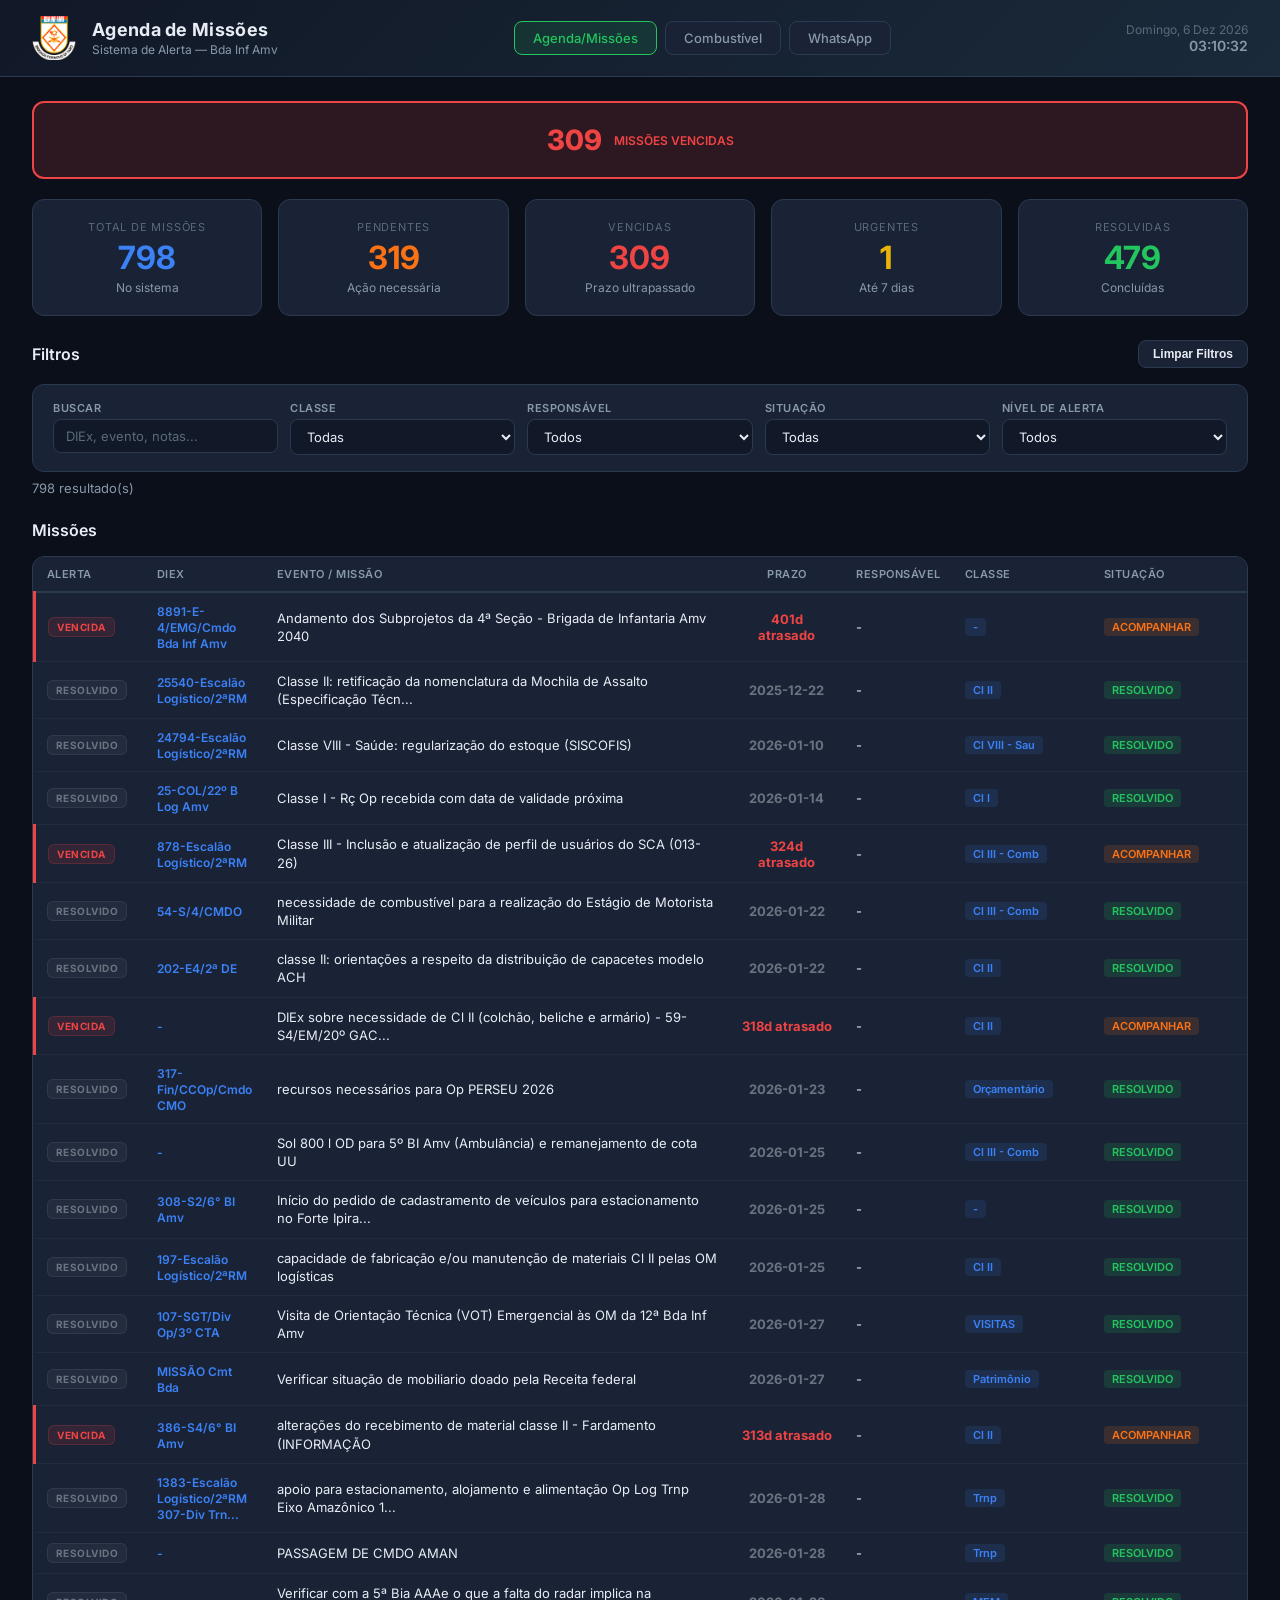
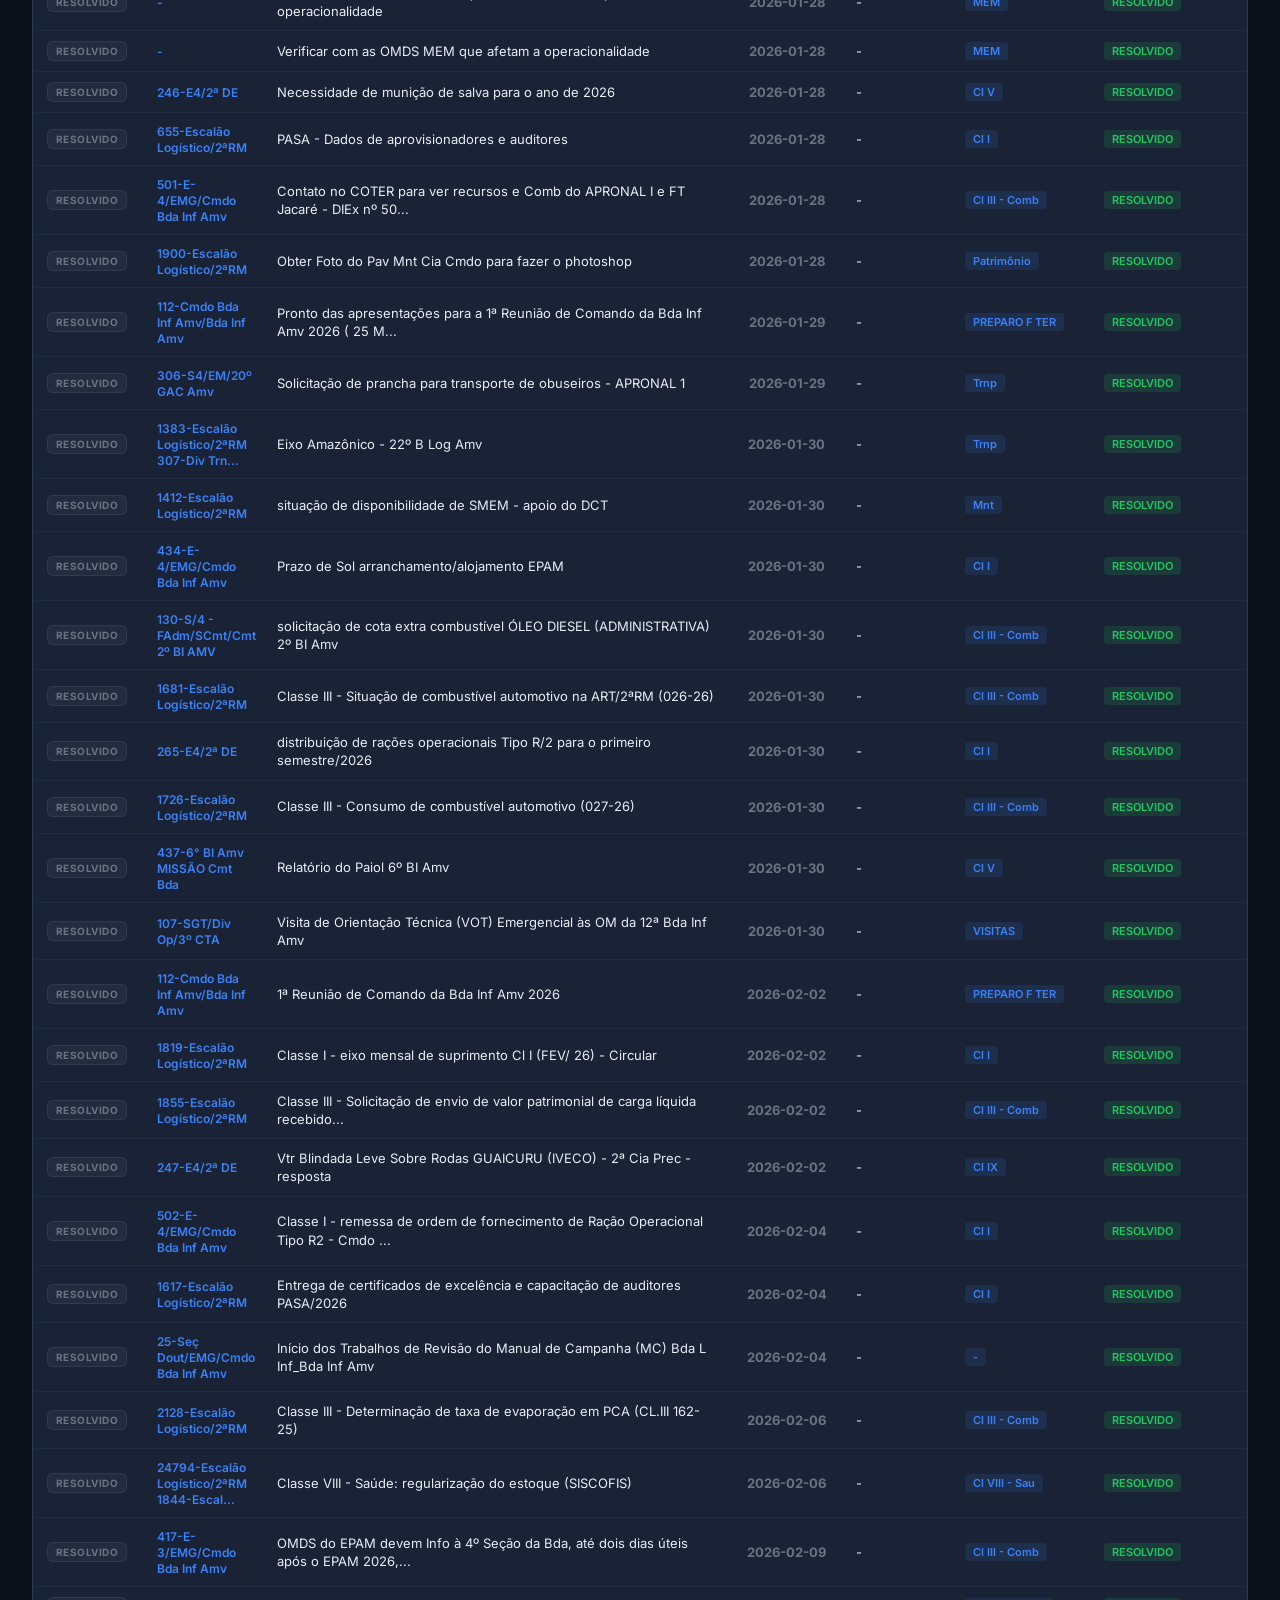
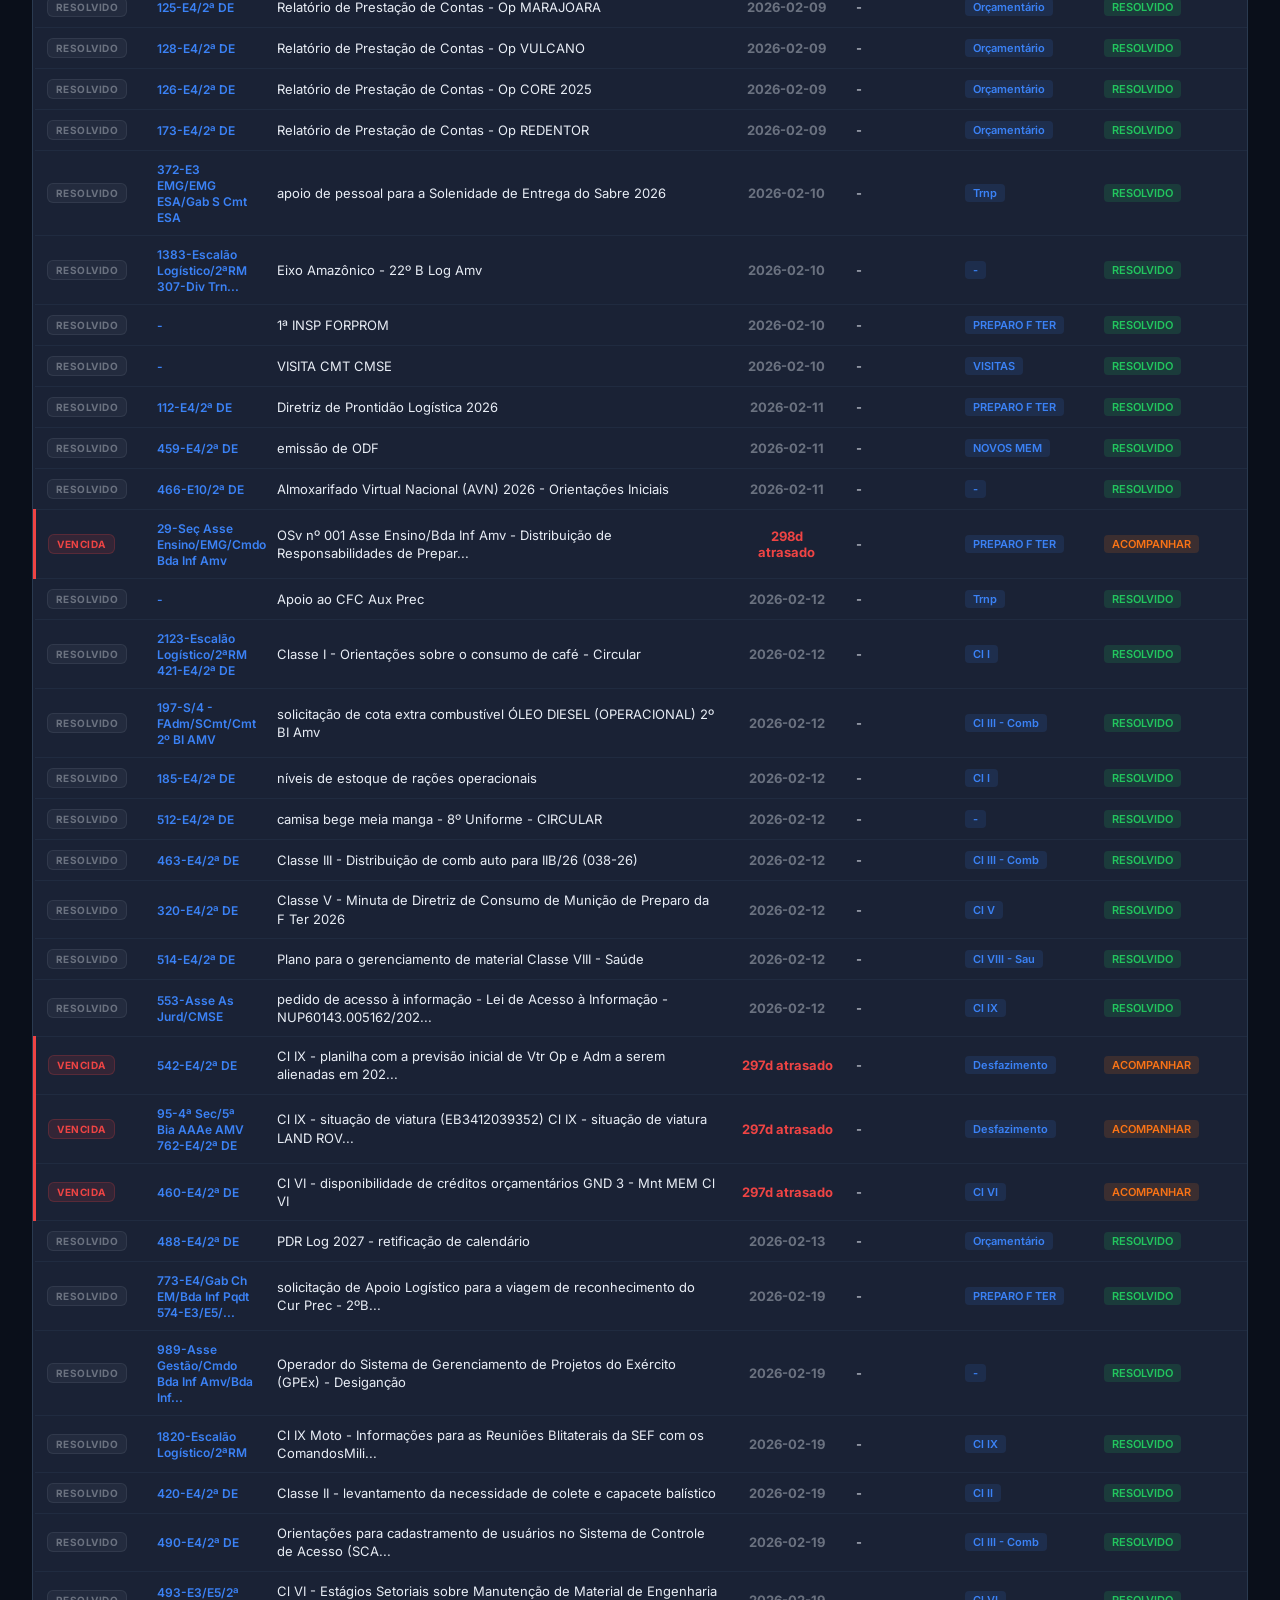
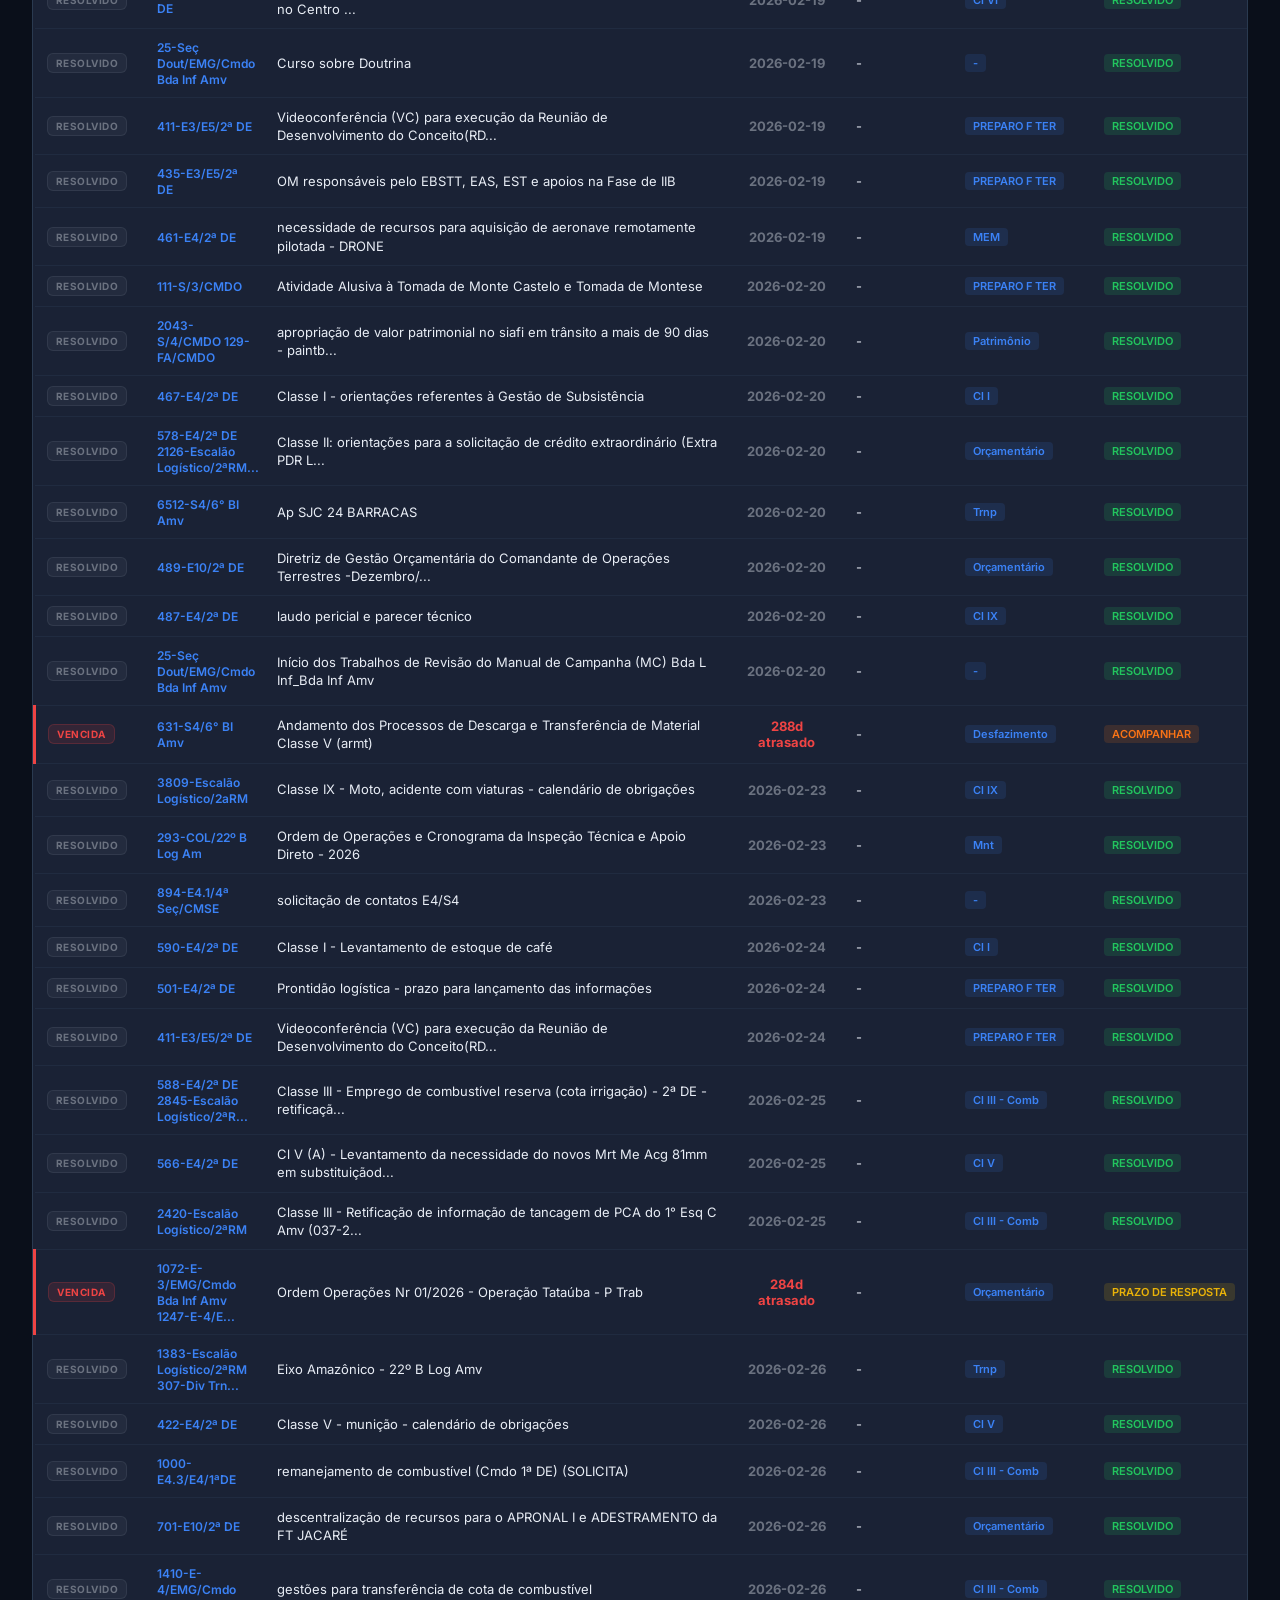
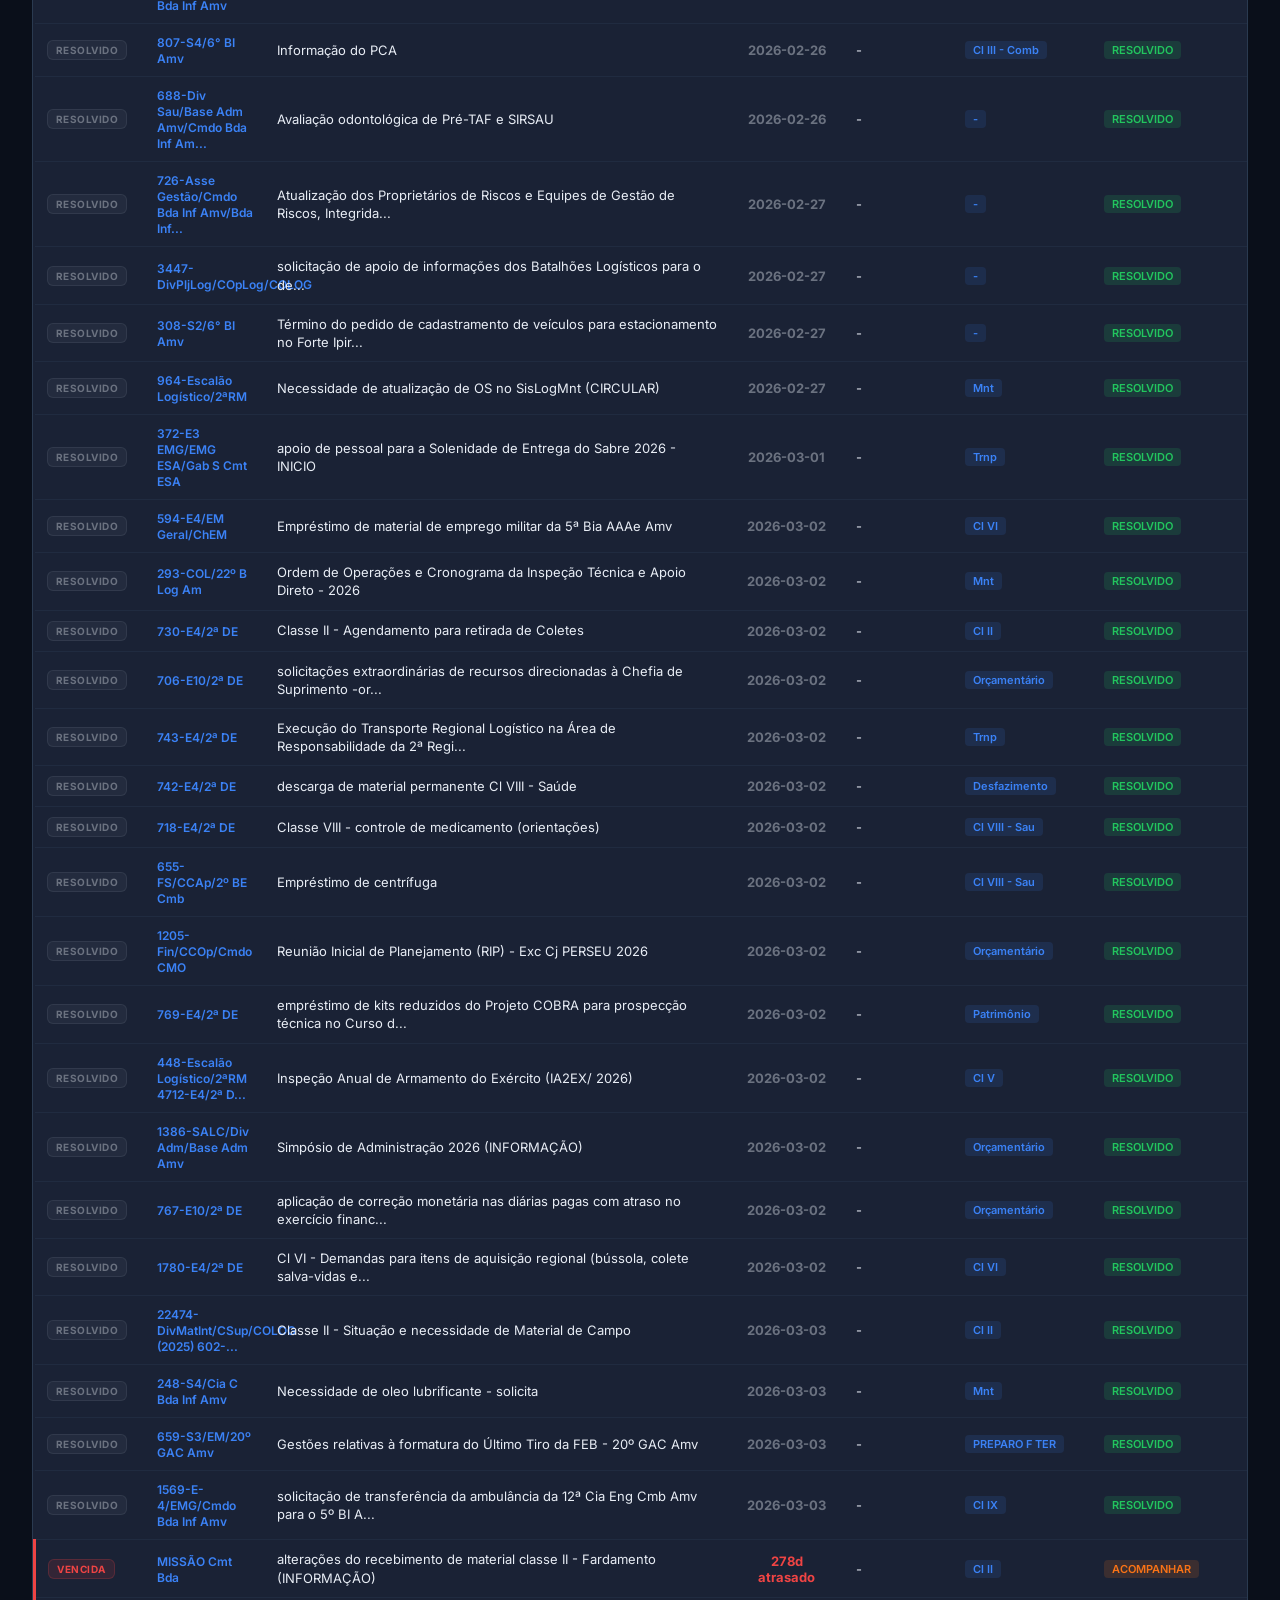
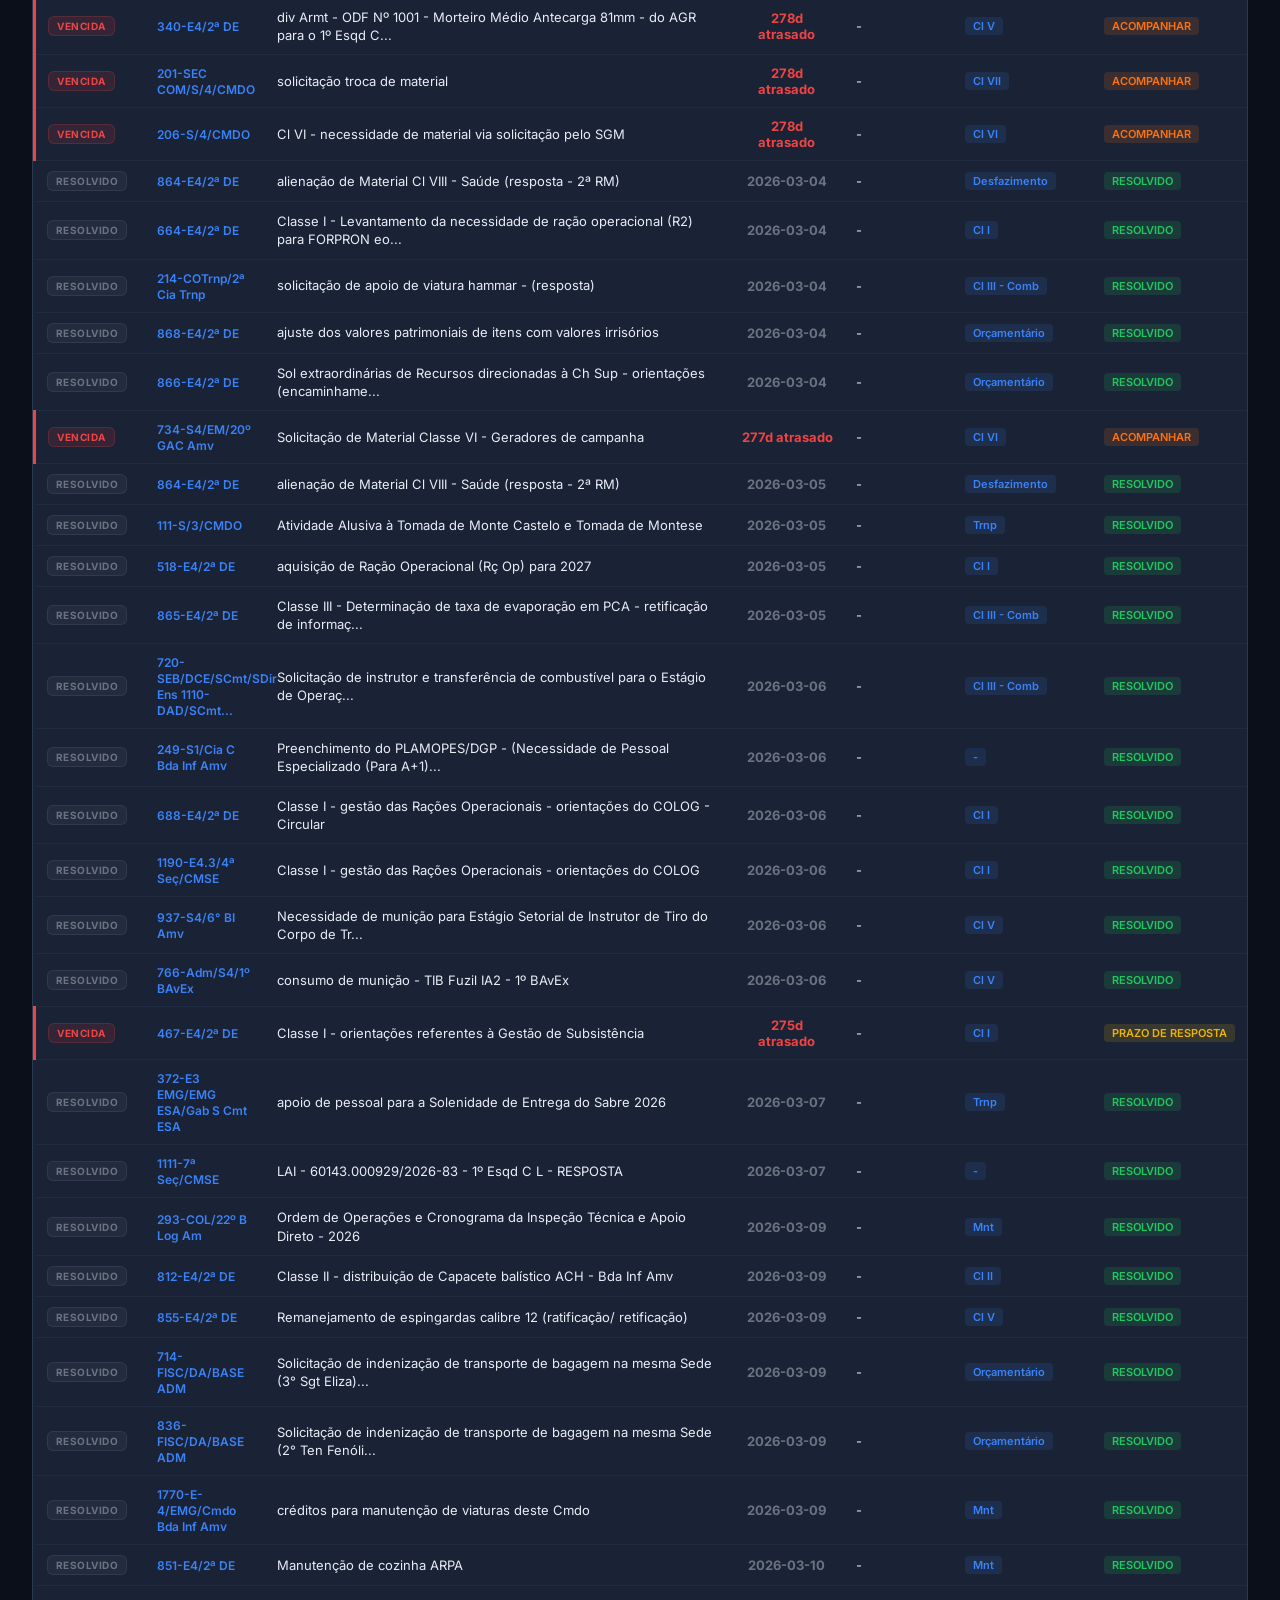
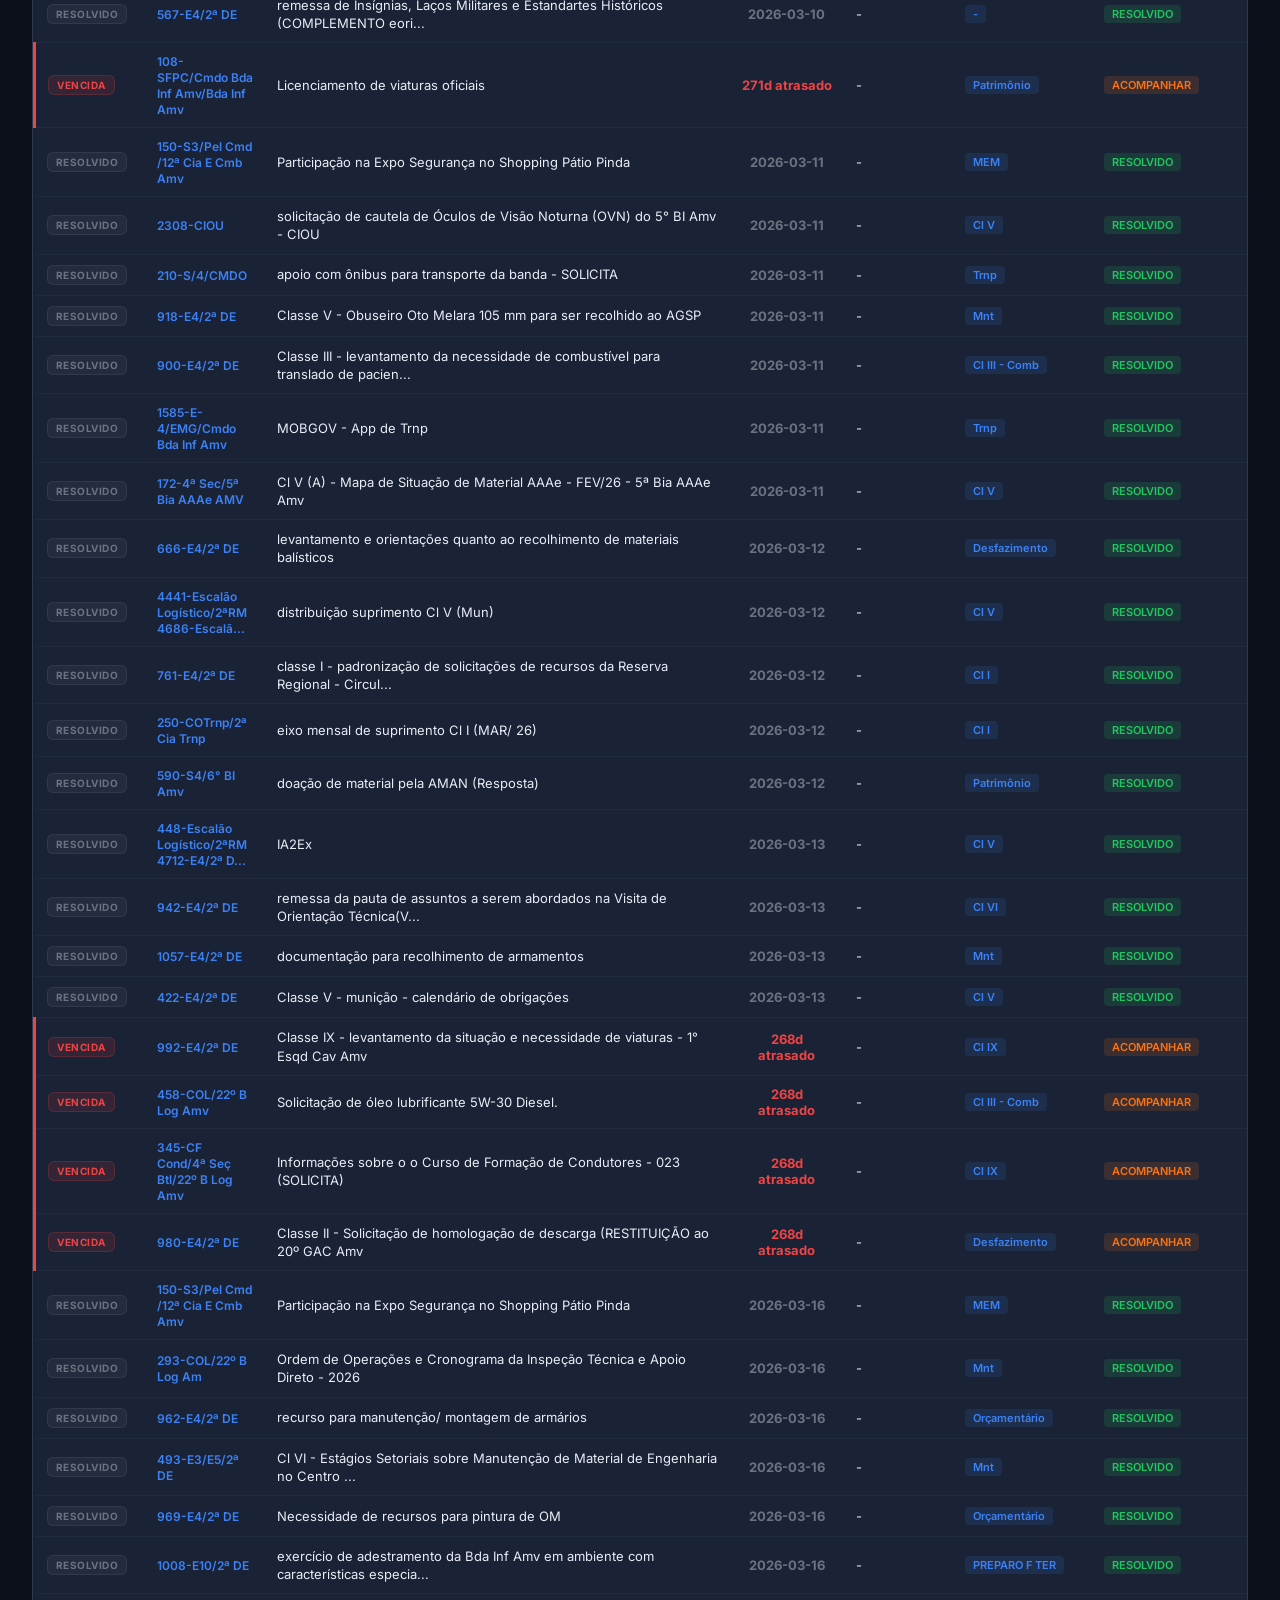
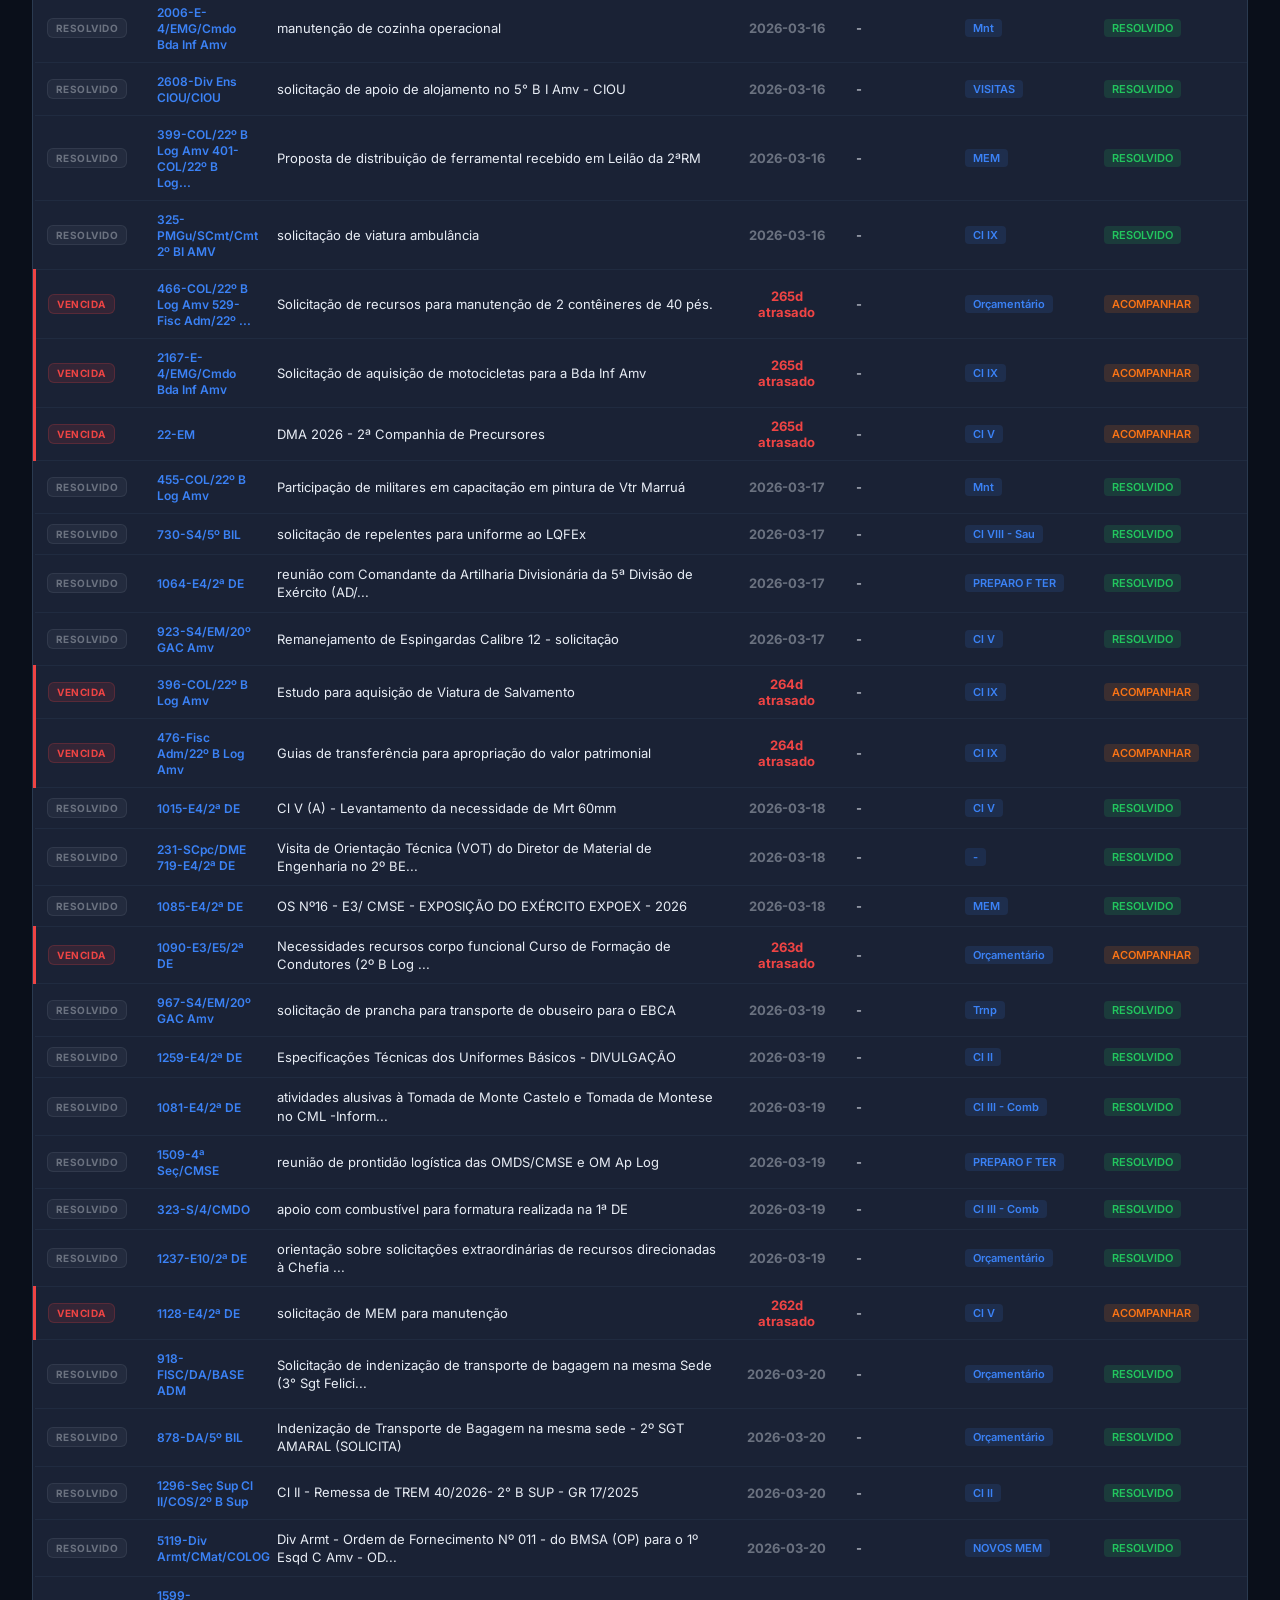
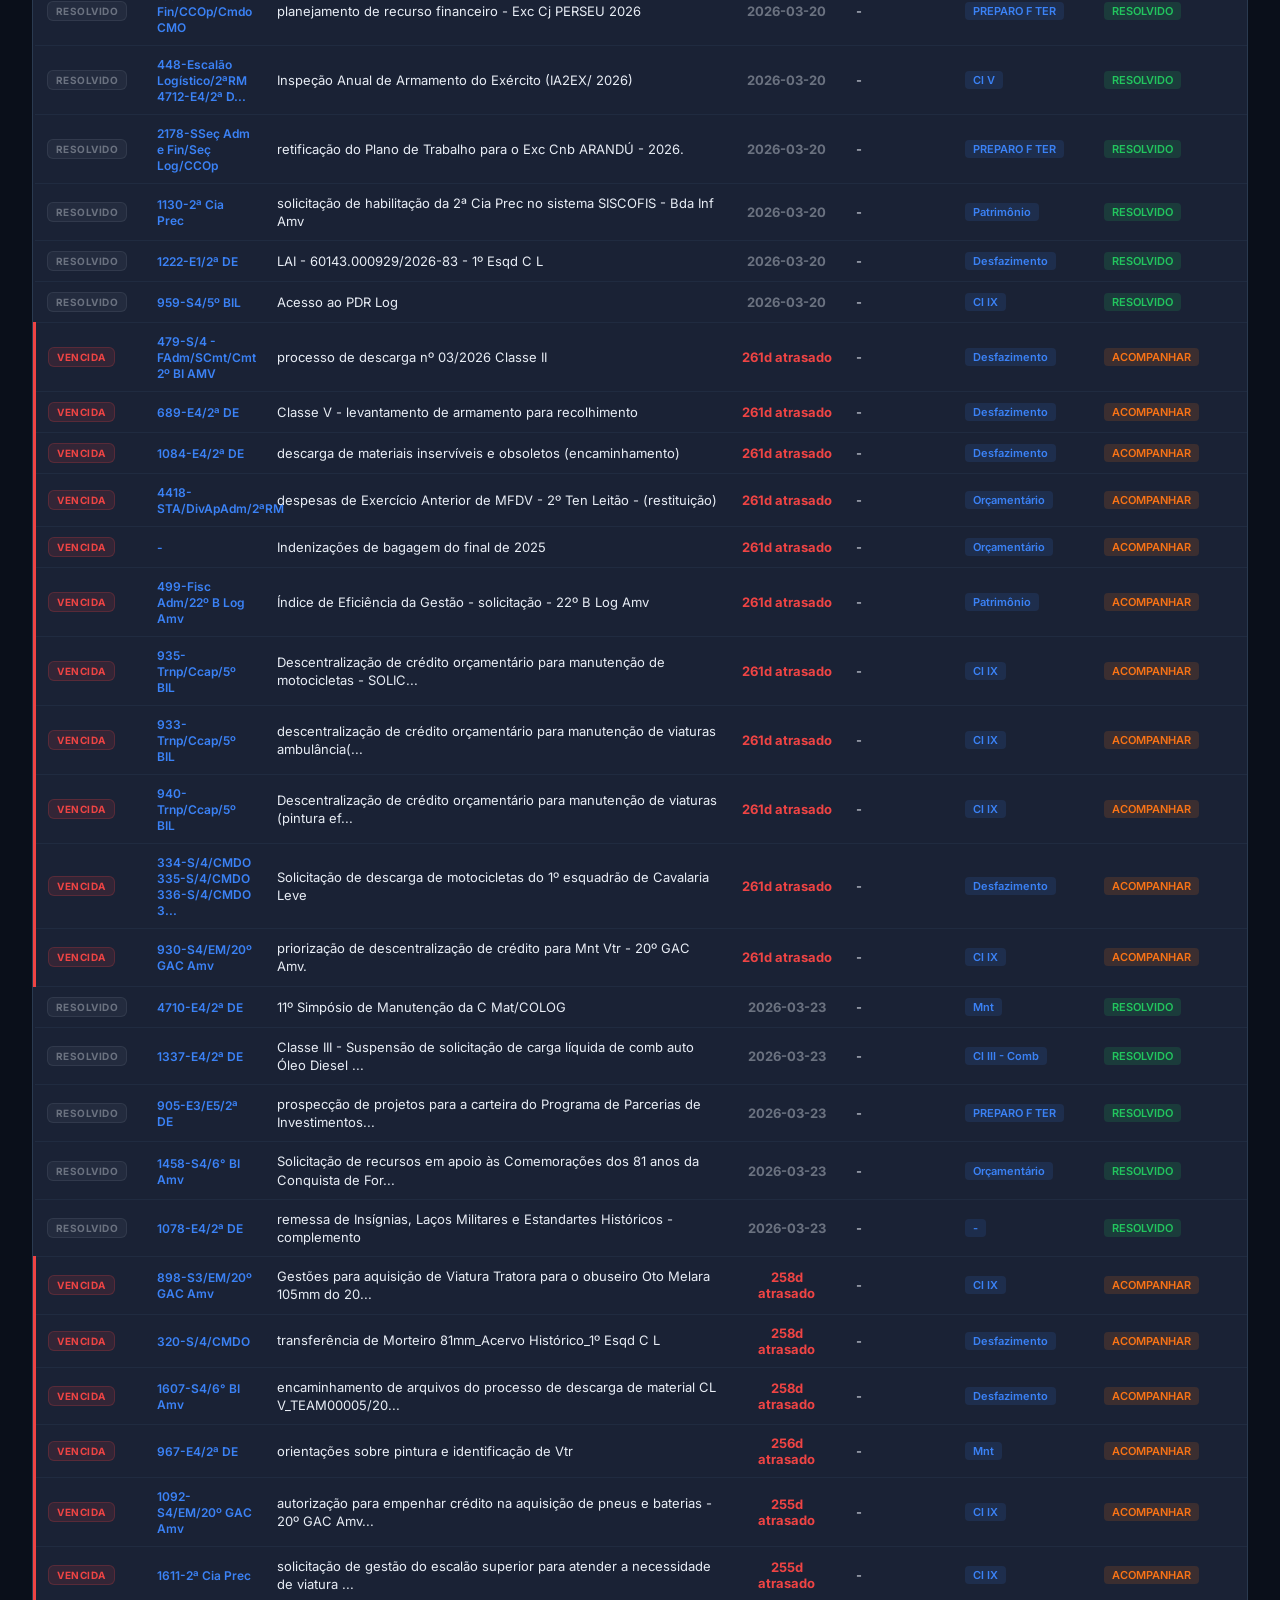
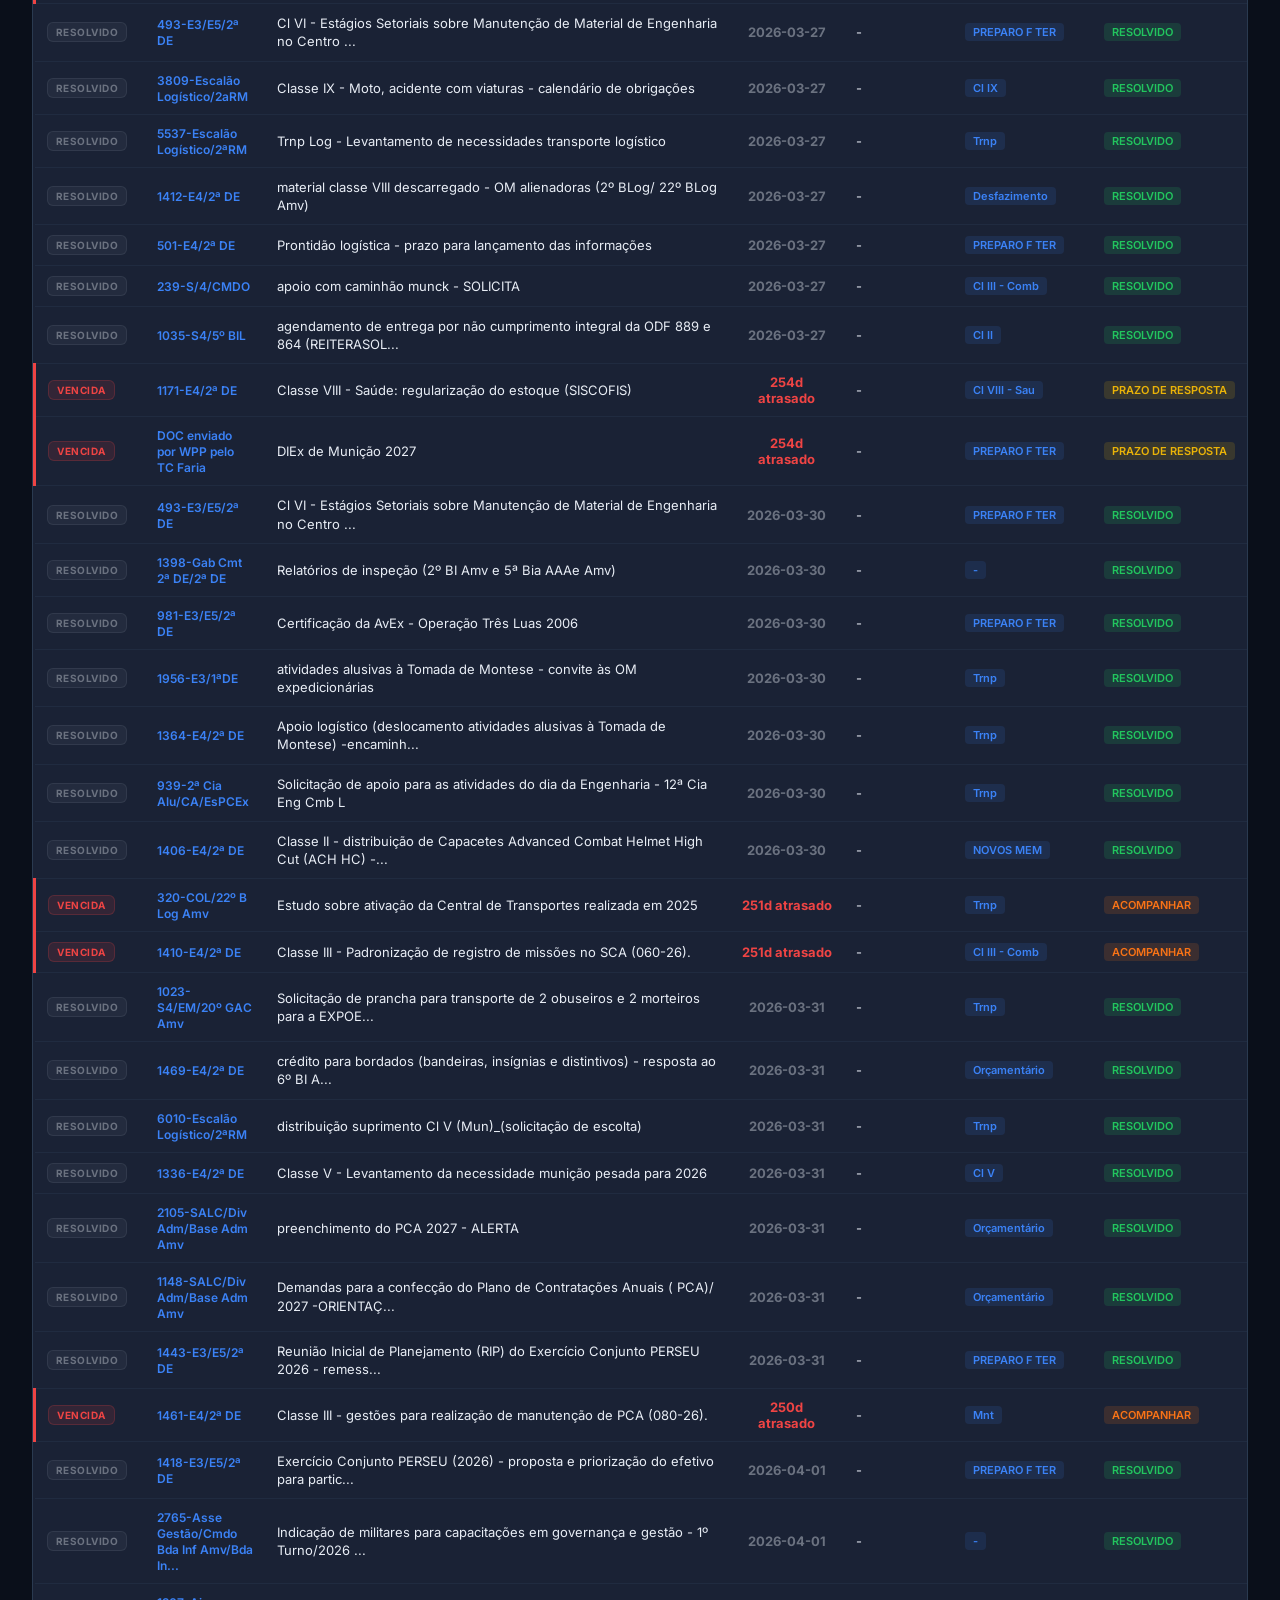
==== commit 68c5555a: "Add controle de combustivel com edits, ordem OM e graficos donut por OM" ====
--- a/agenda.html
+++ b/agenda.html
@@ -21,6 +21,7 @@
     </div>
     <div class="header-nav">
       <a href="agenda.html" class="nav-btn active">Agenda/Missões</a>
+      <a href="controle_combustivel.html" class="nav-btn">Combustível</a>
       <a href="whatsapp.html" class="nav-btn">WhatsApp</a>
     </div>
     <div class="header-time">
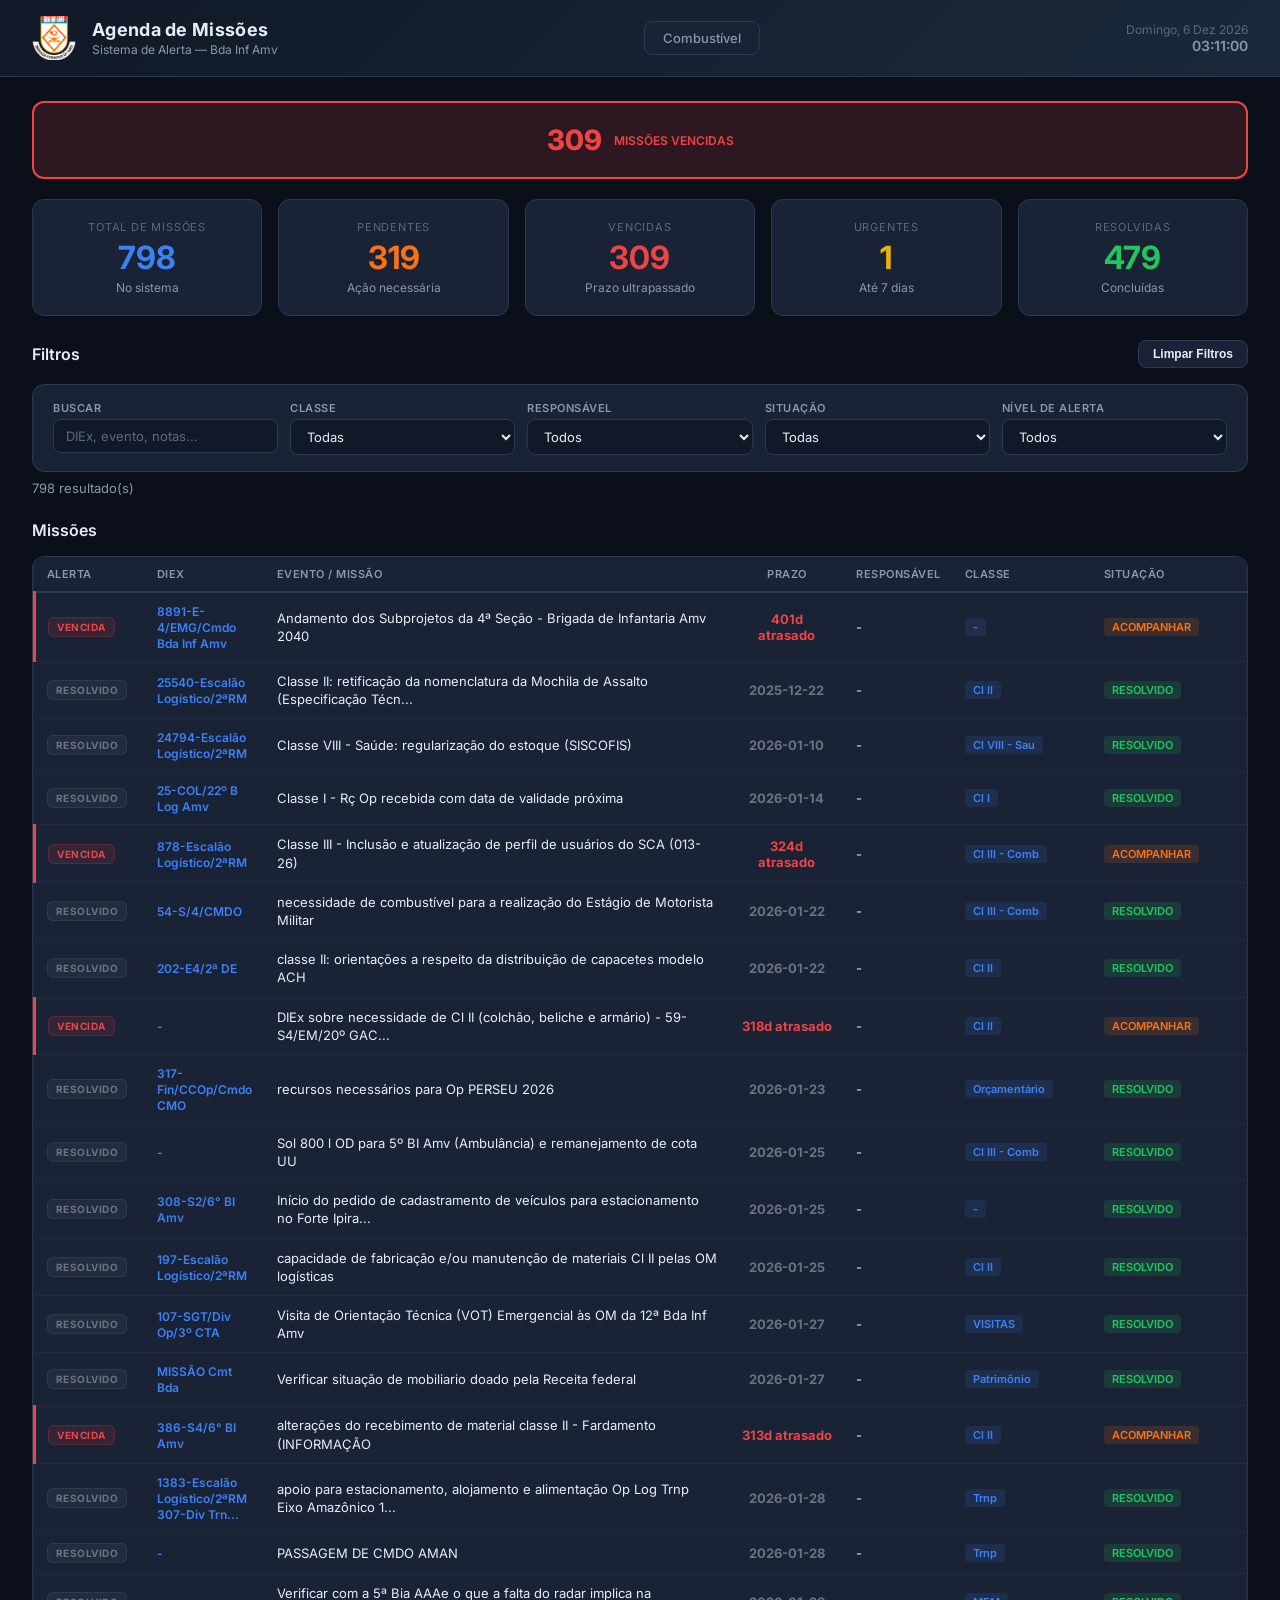
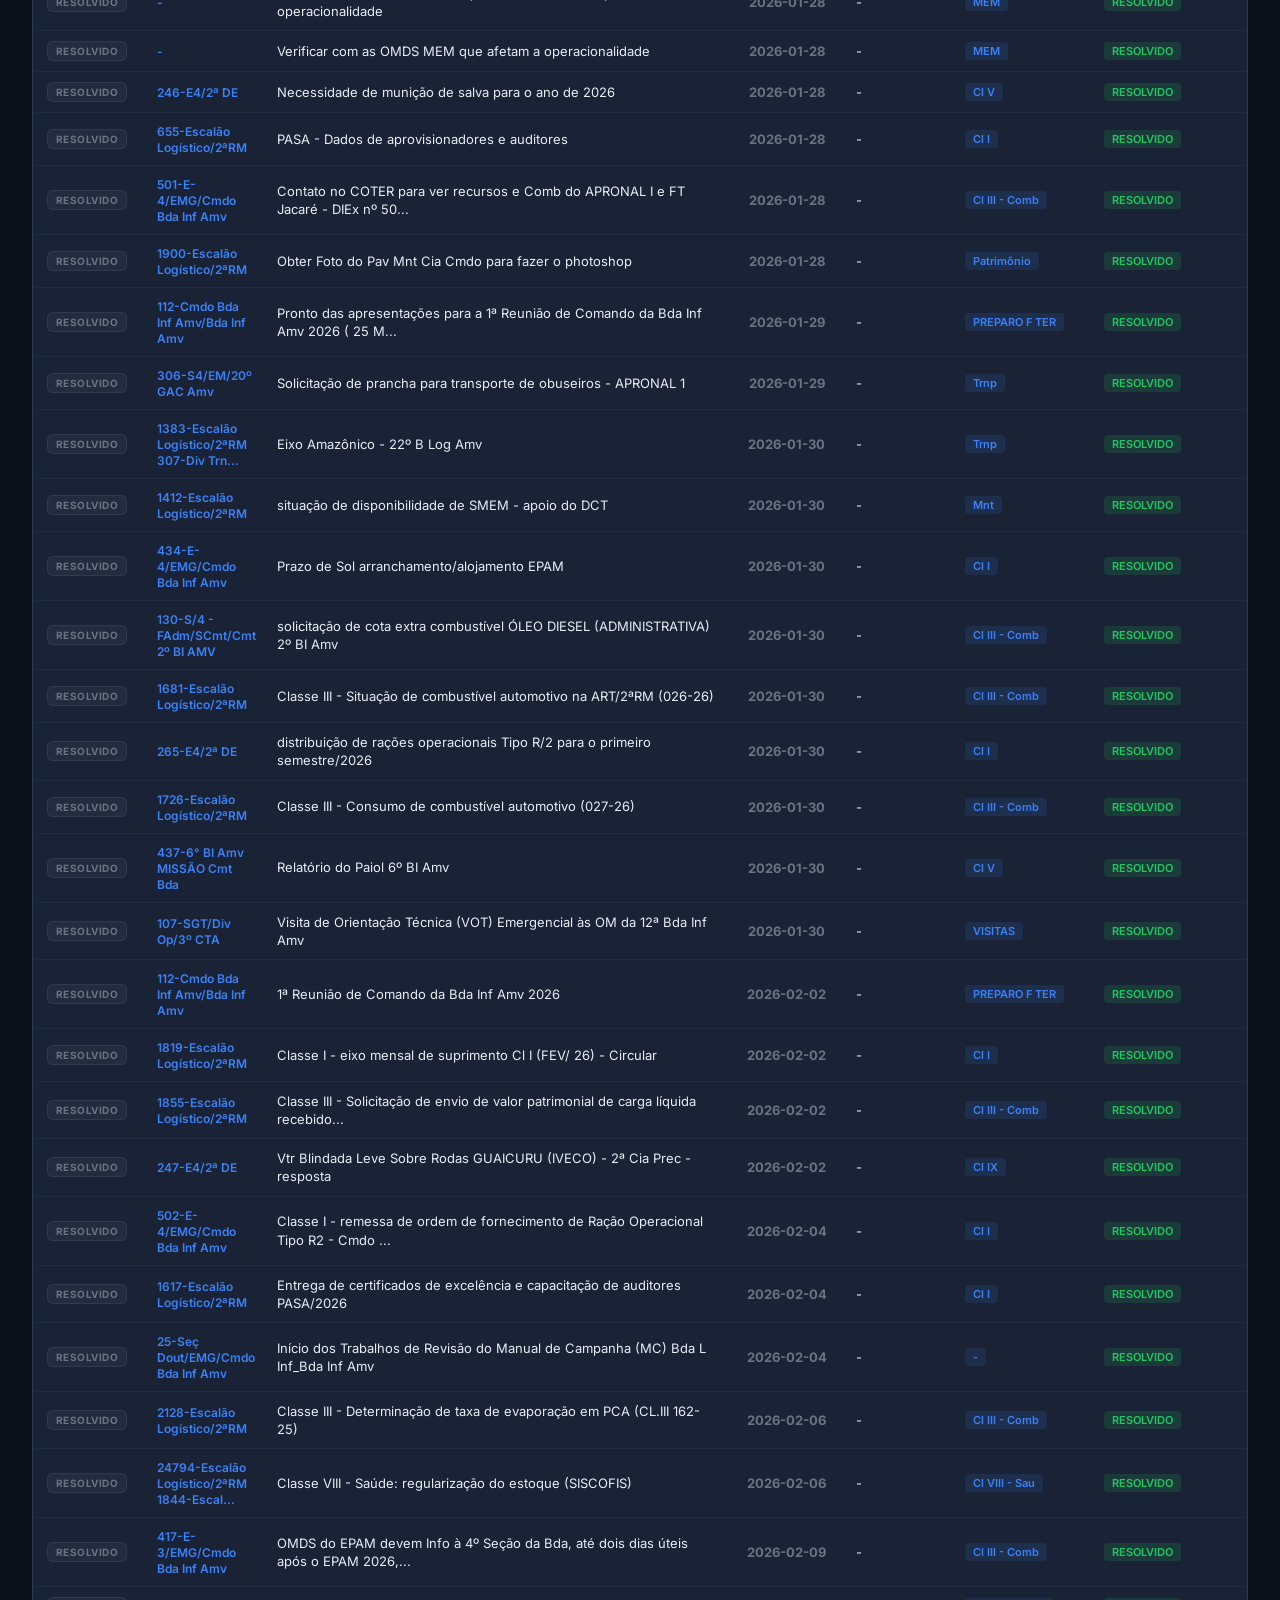
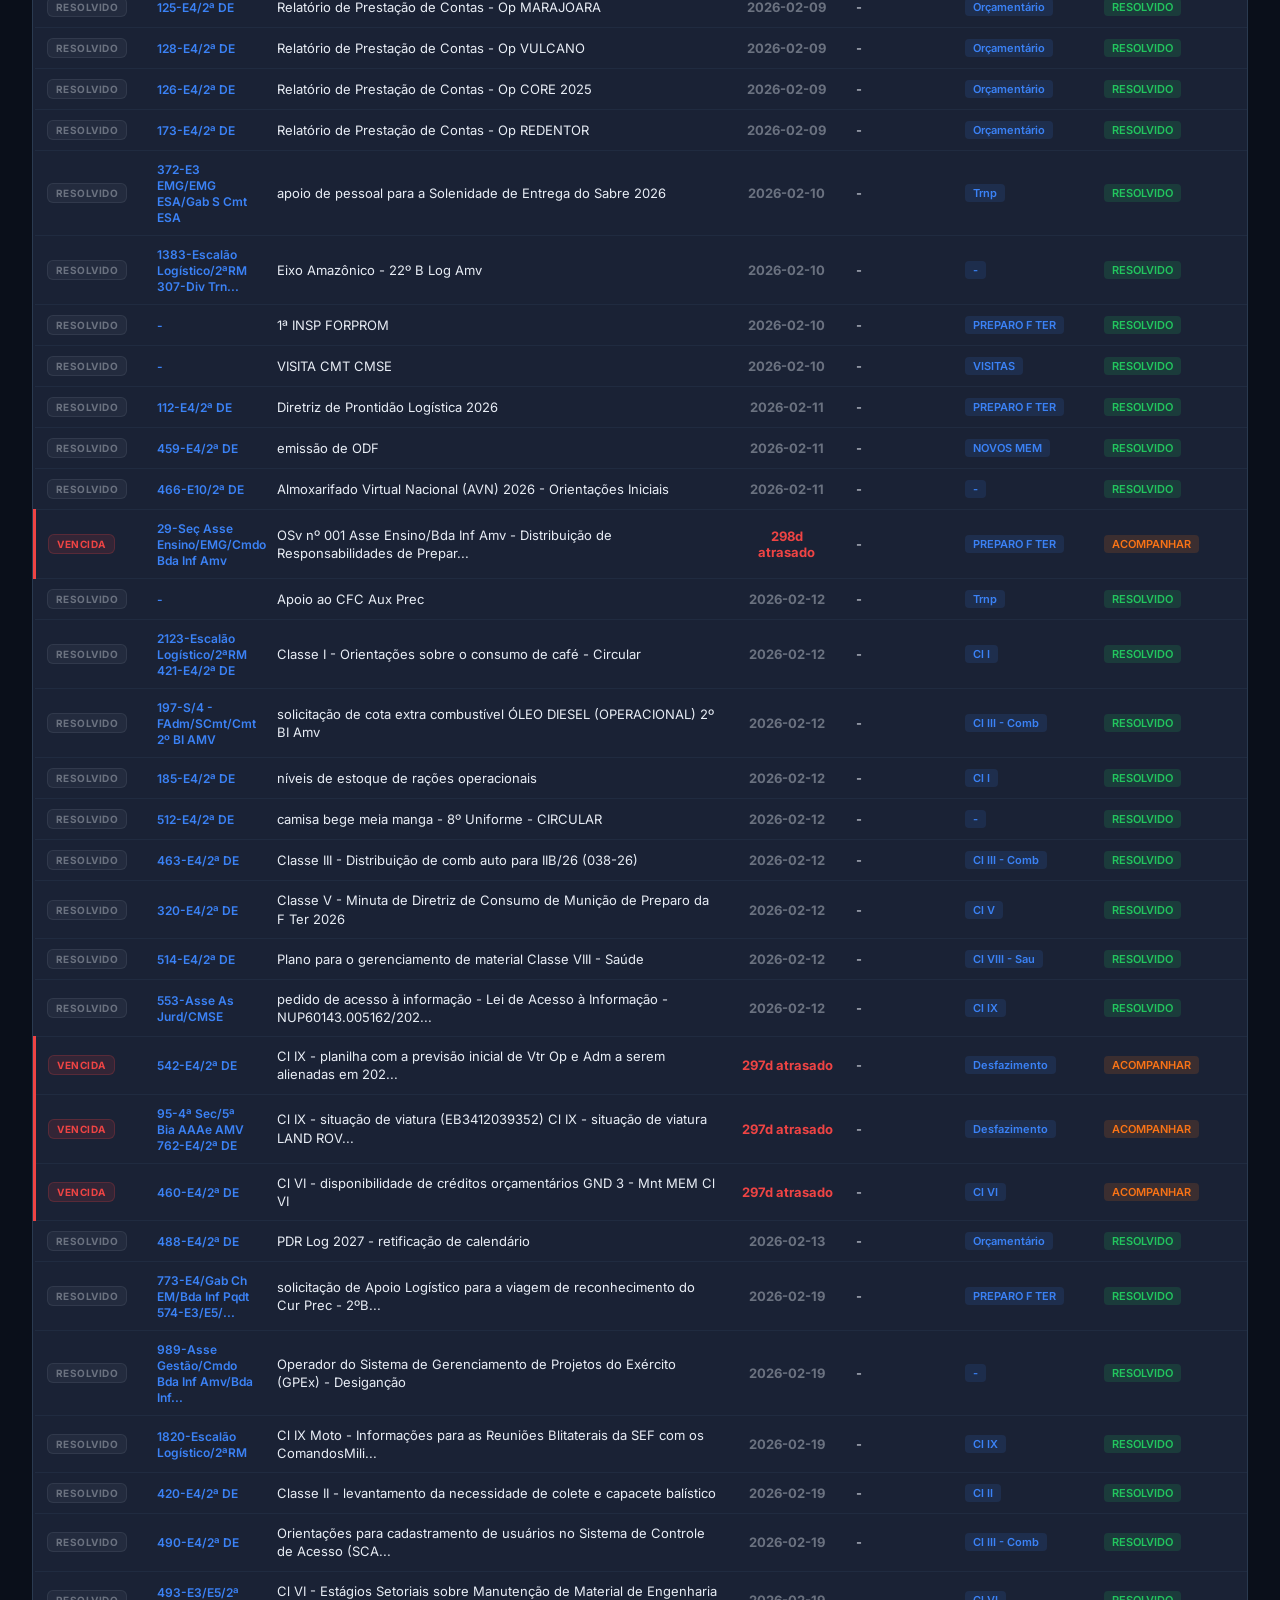
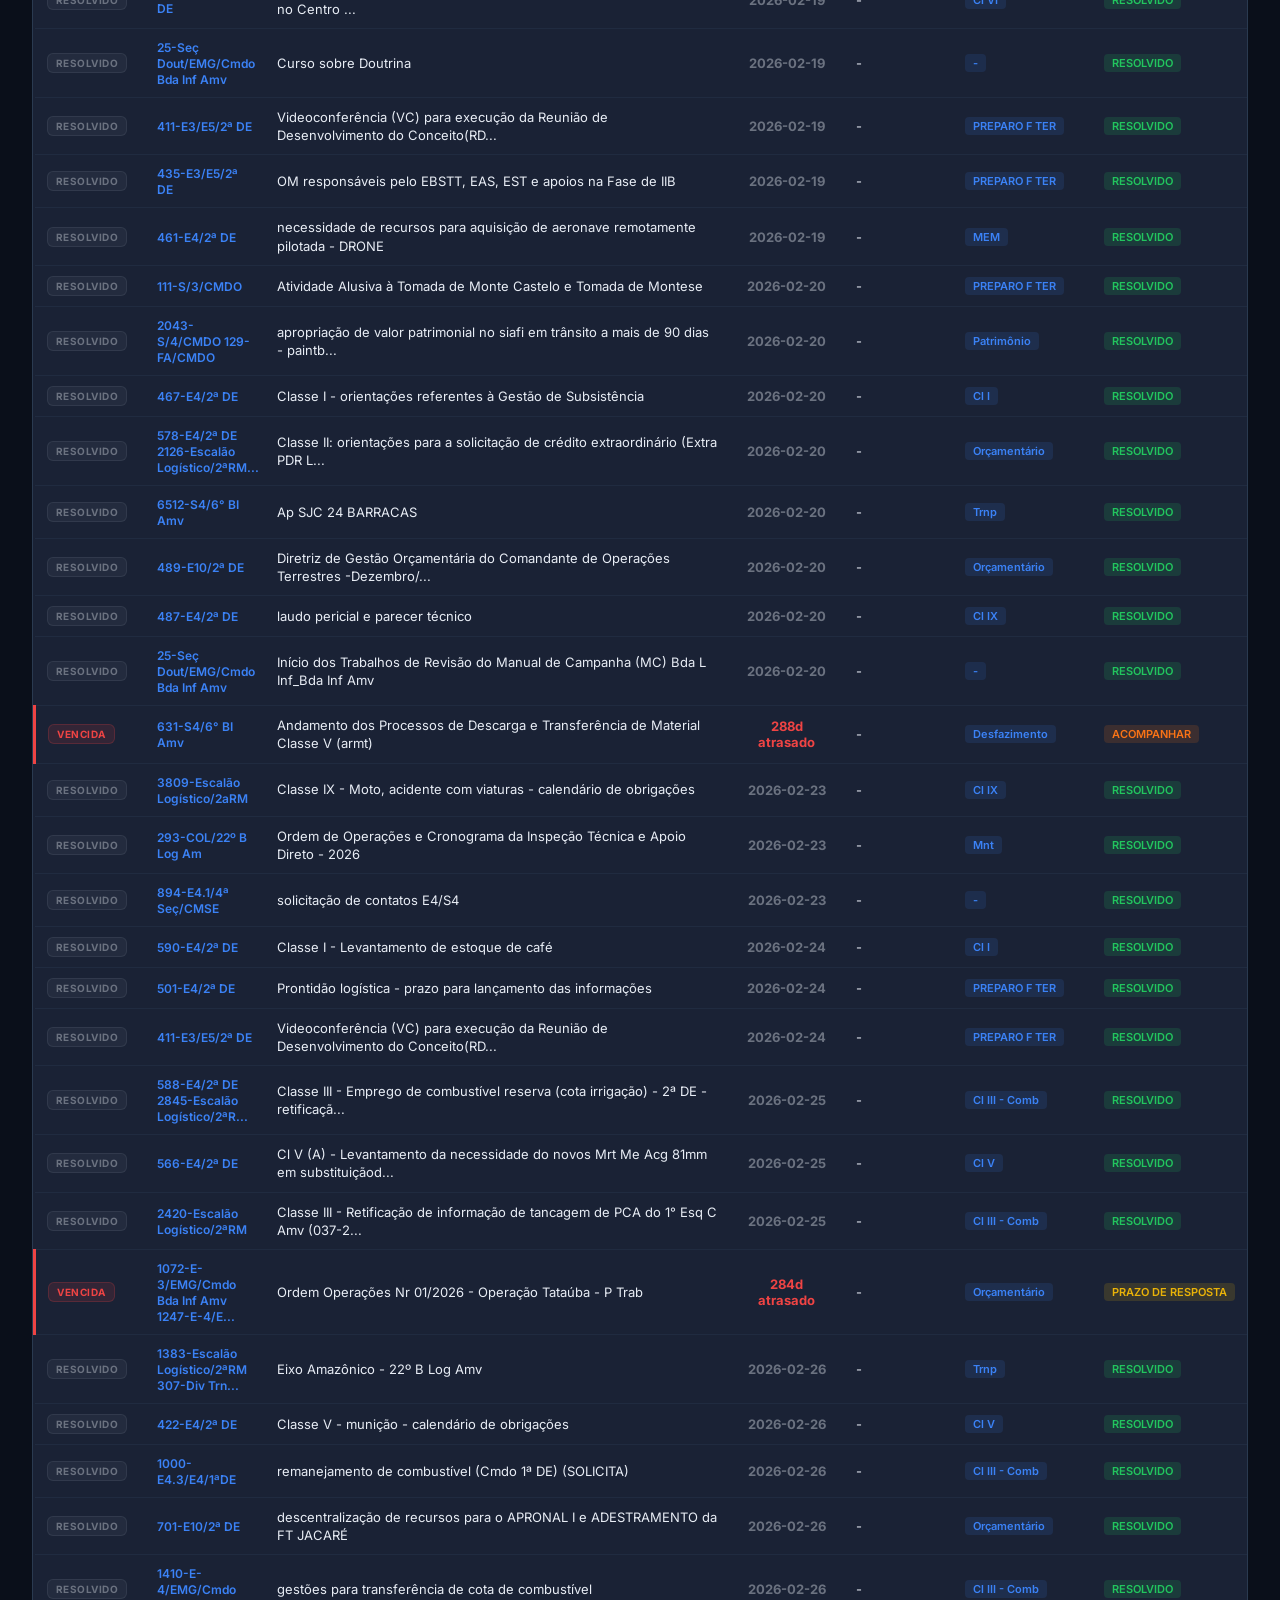
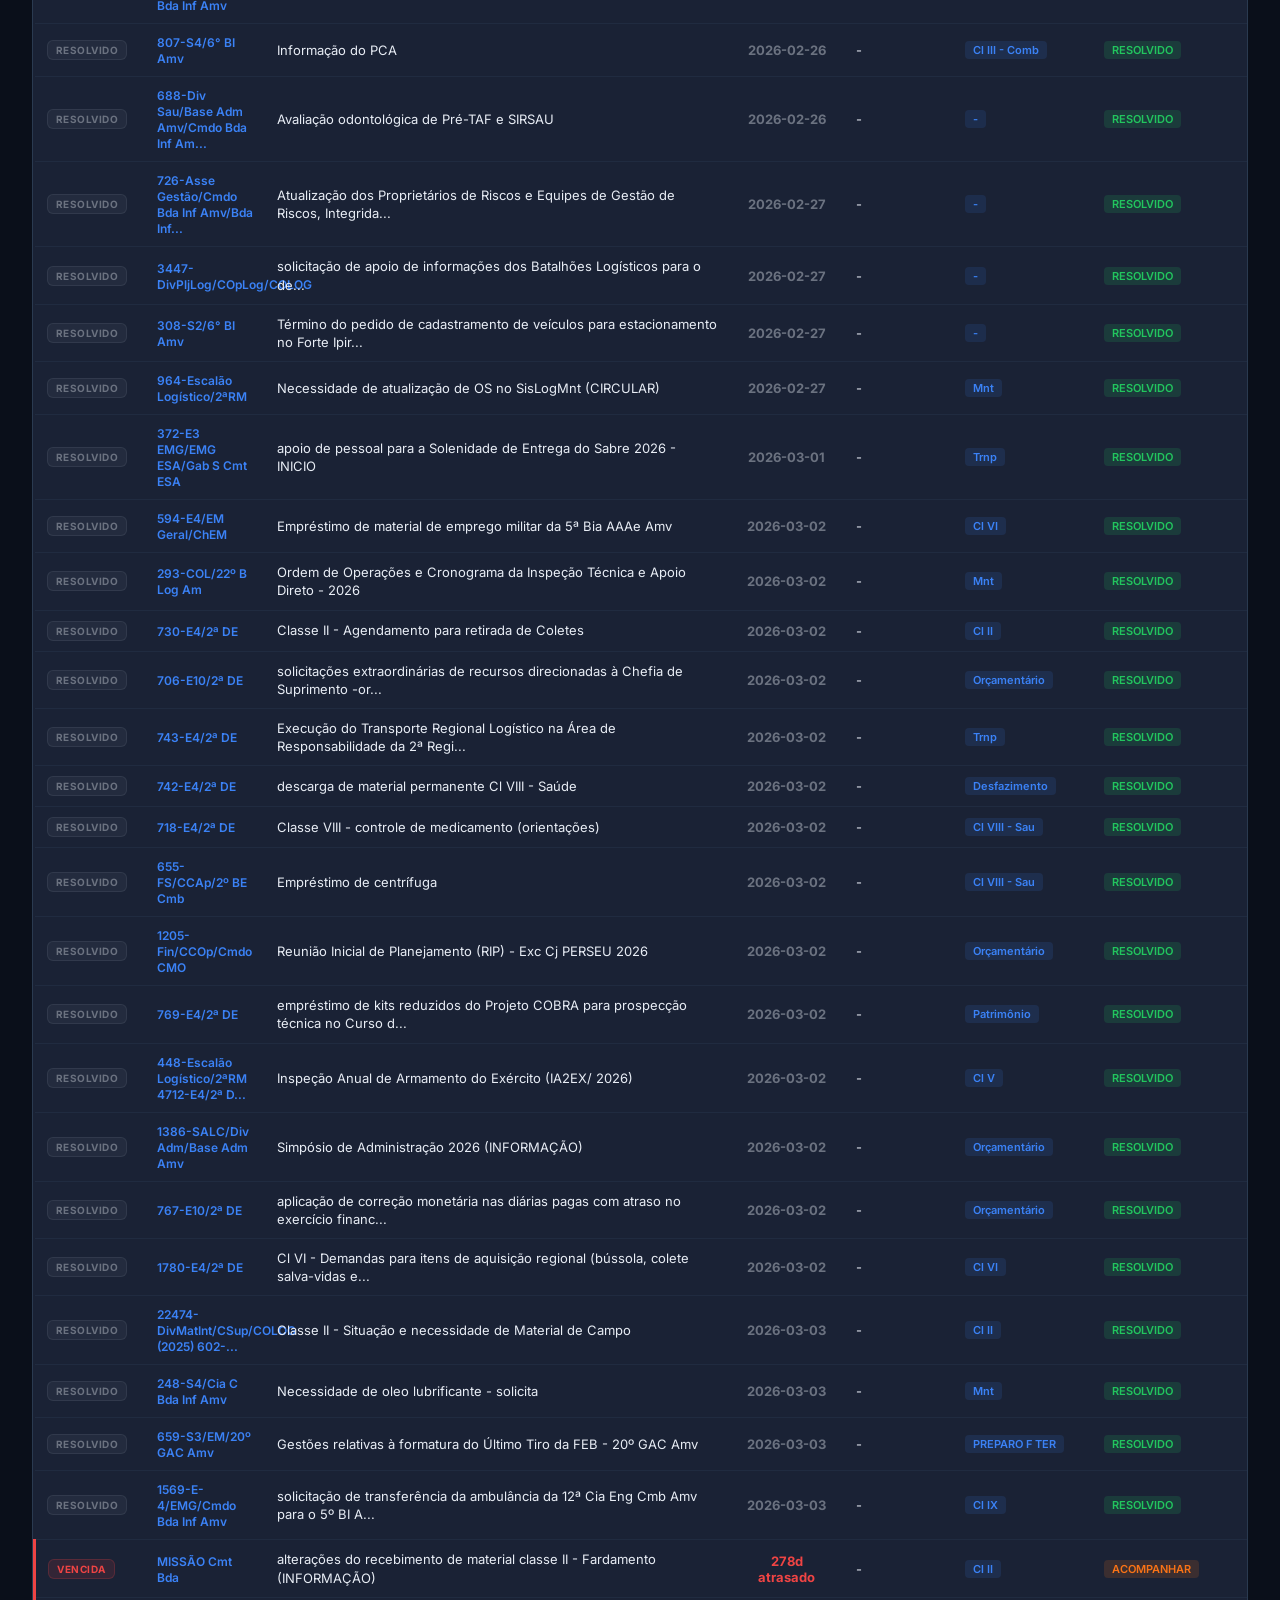
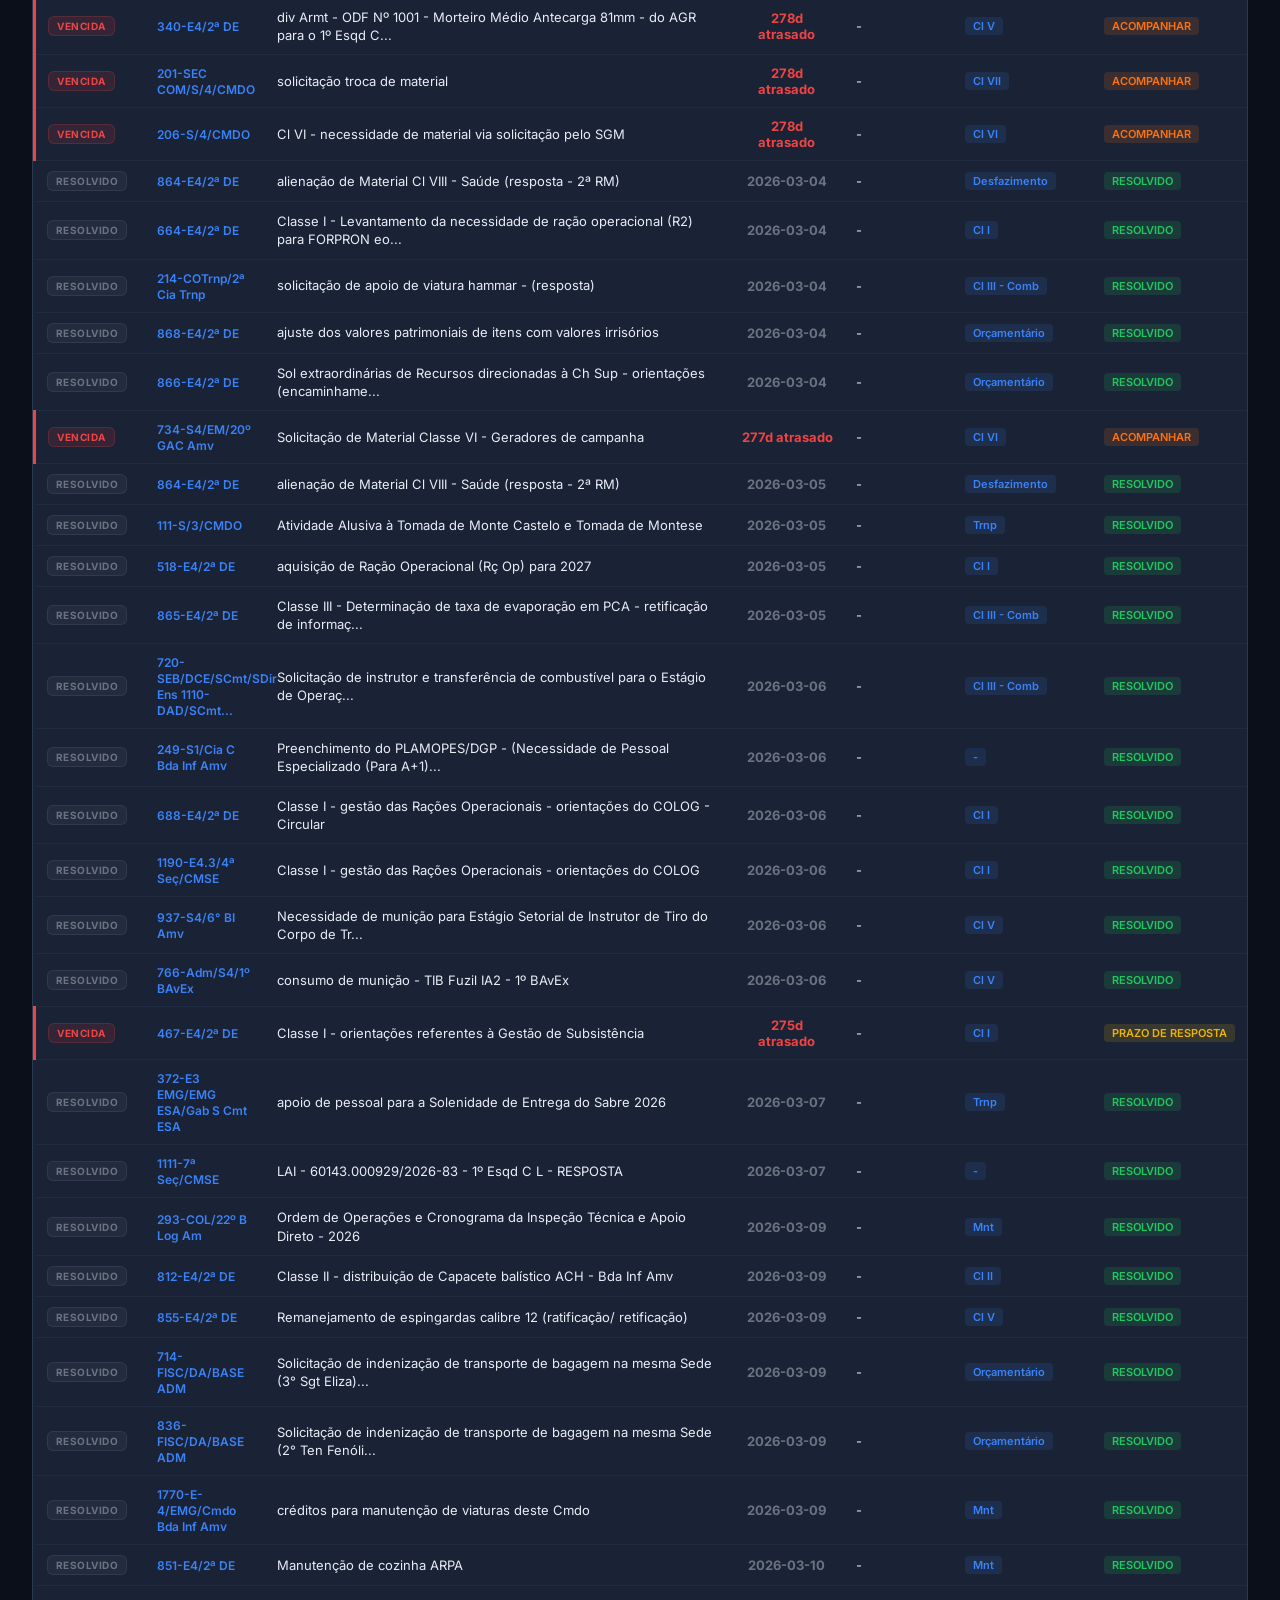
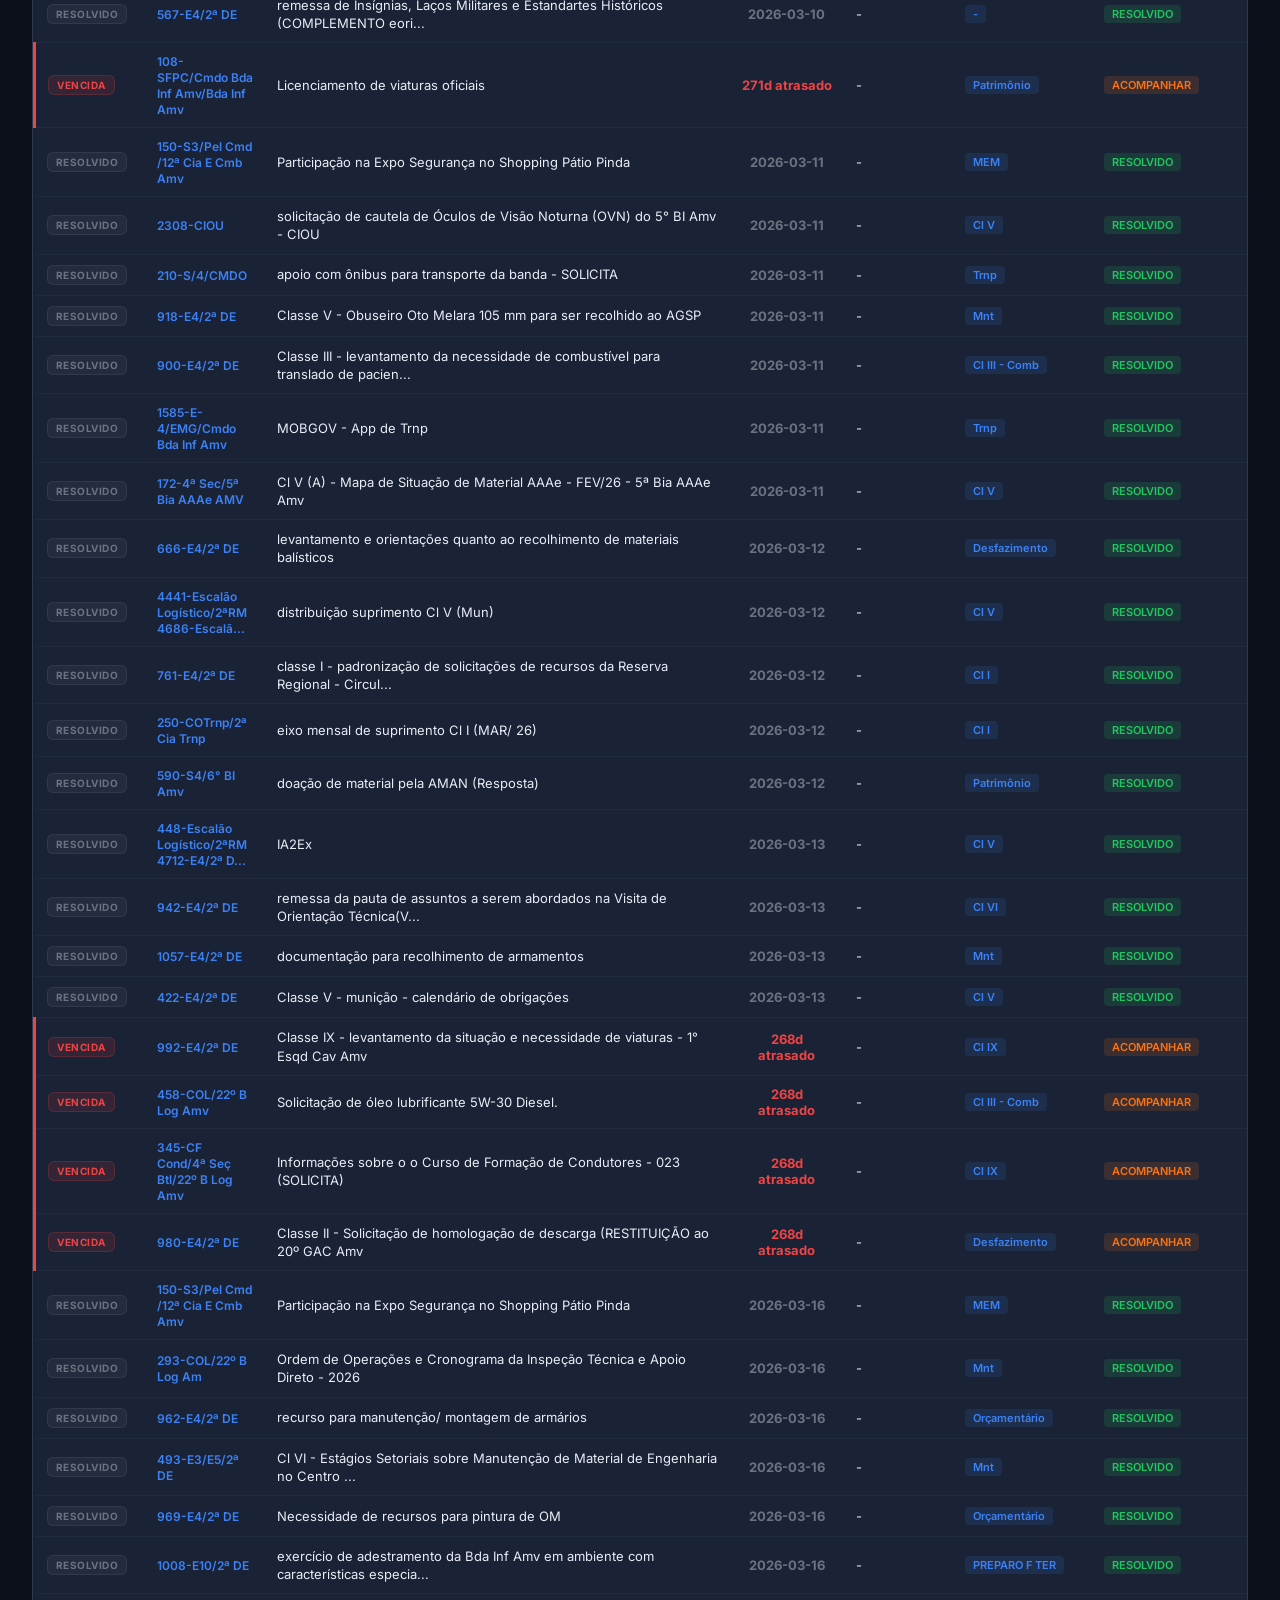
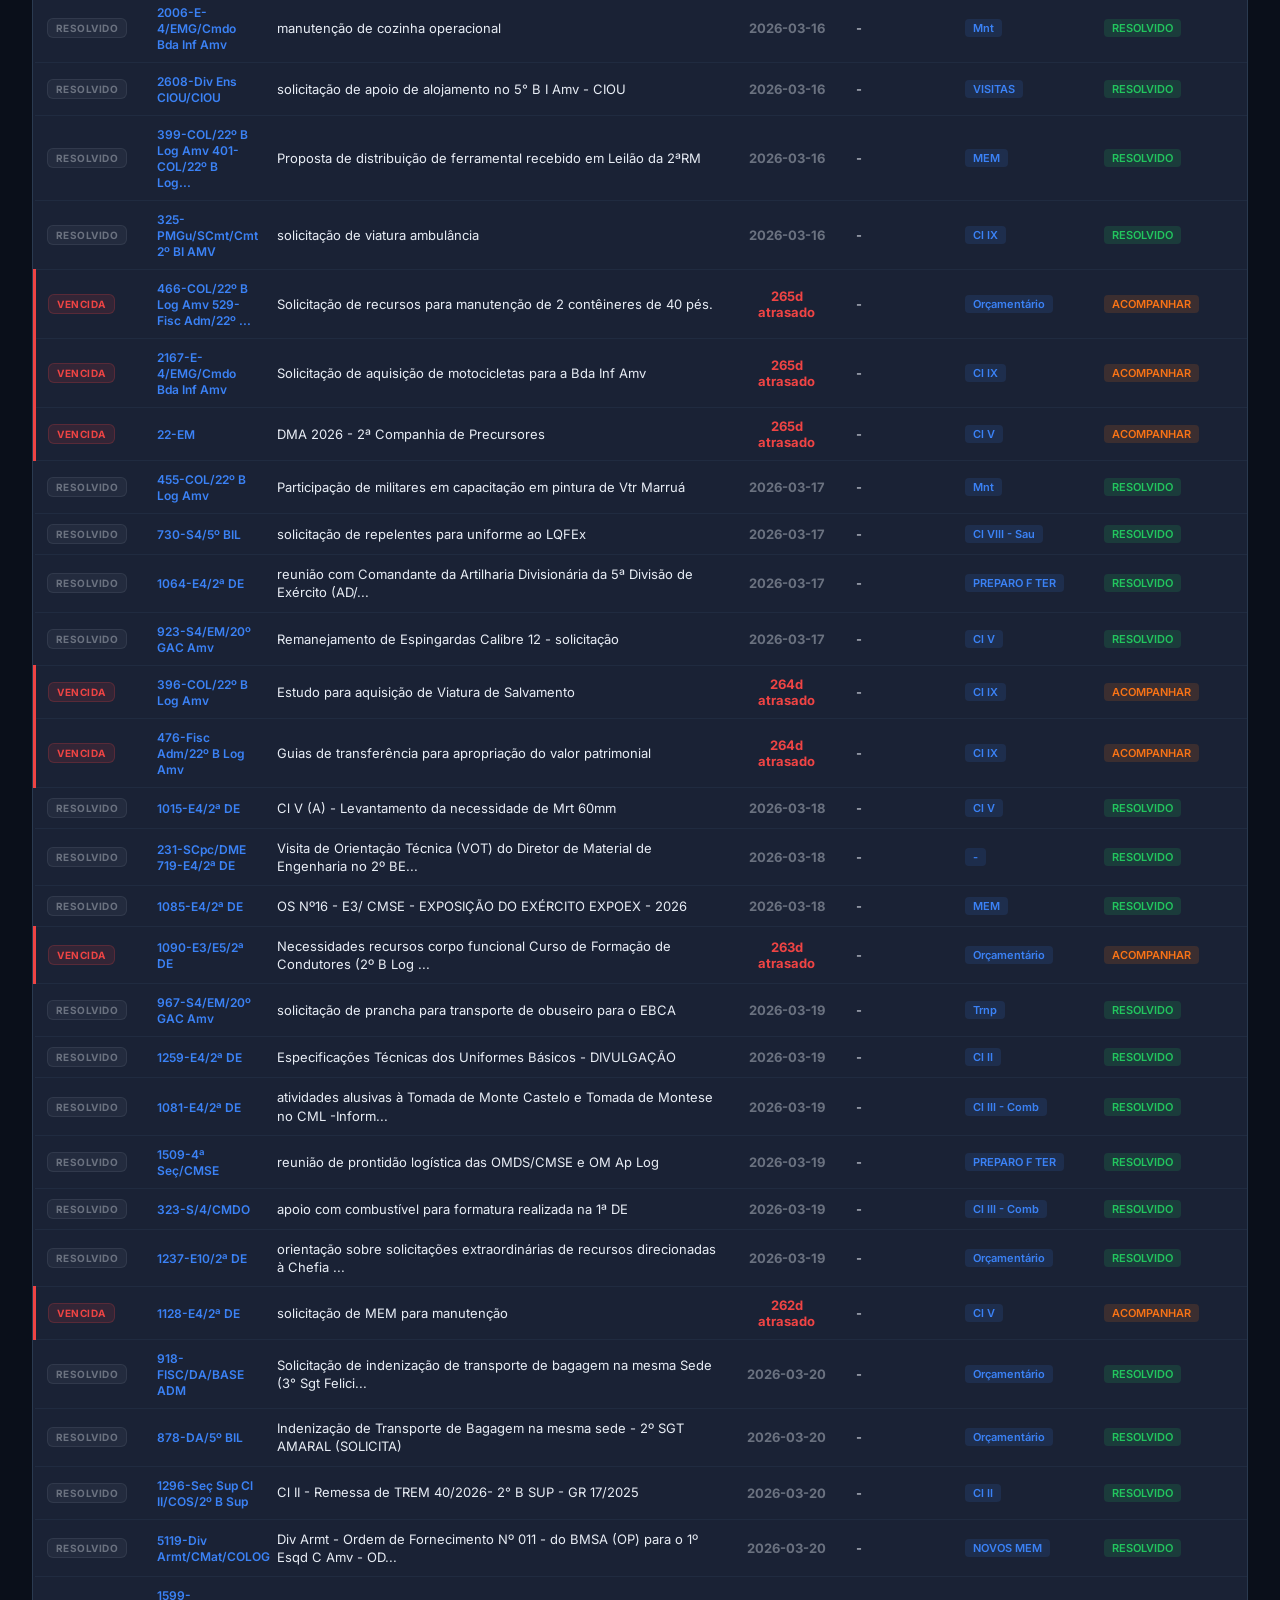
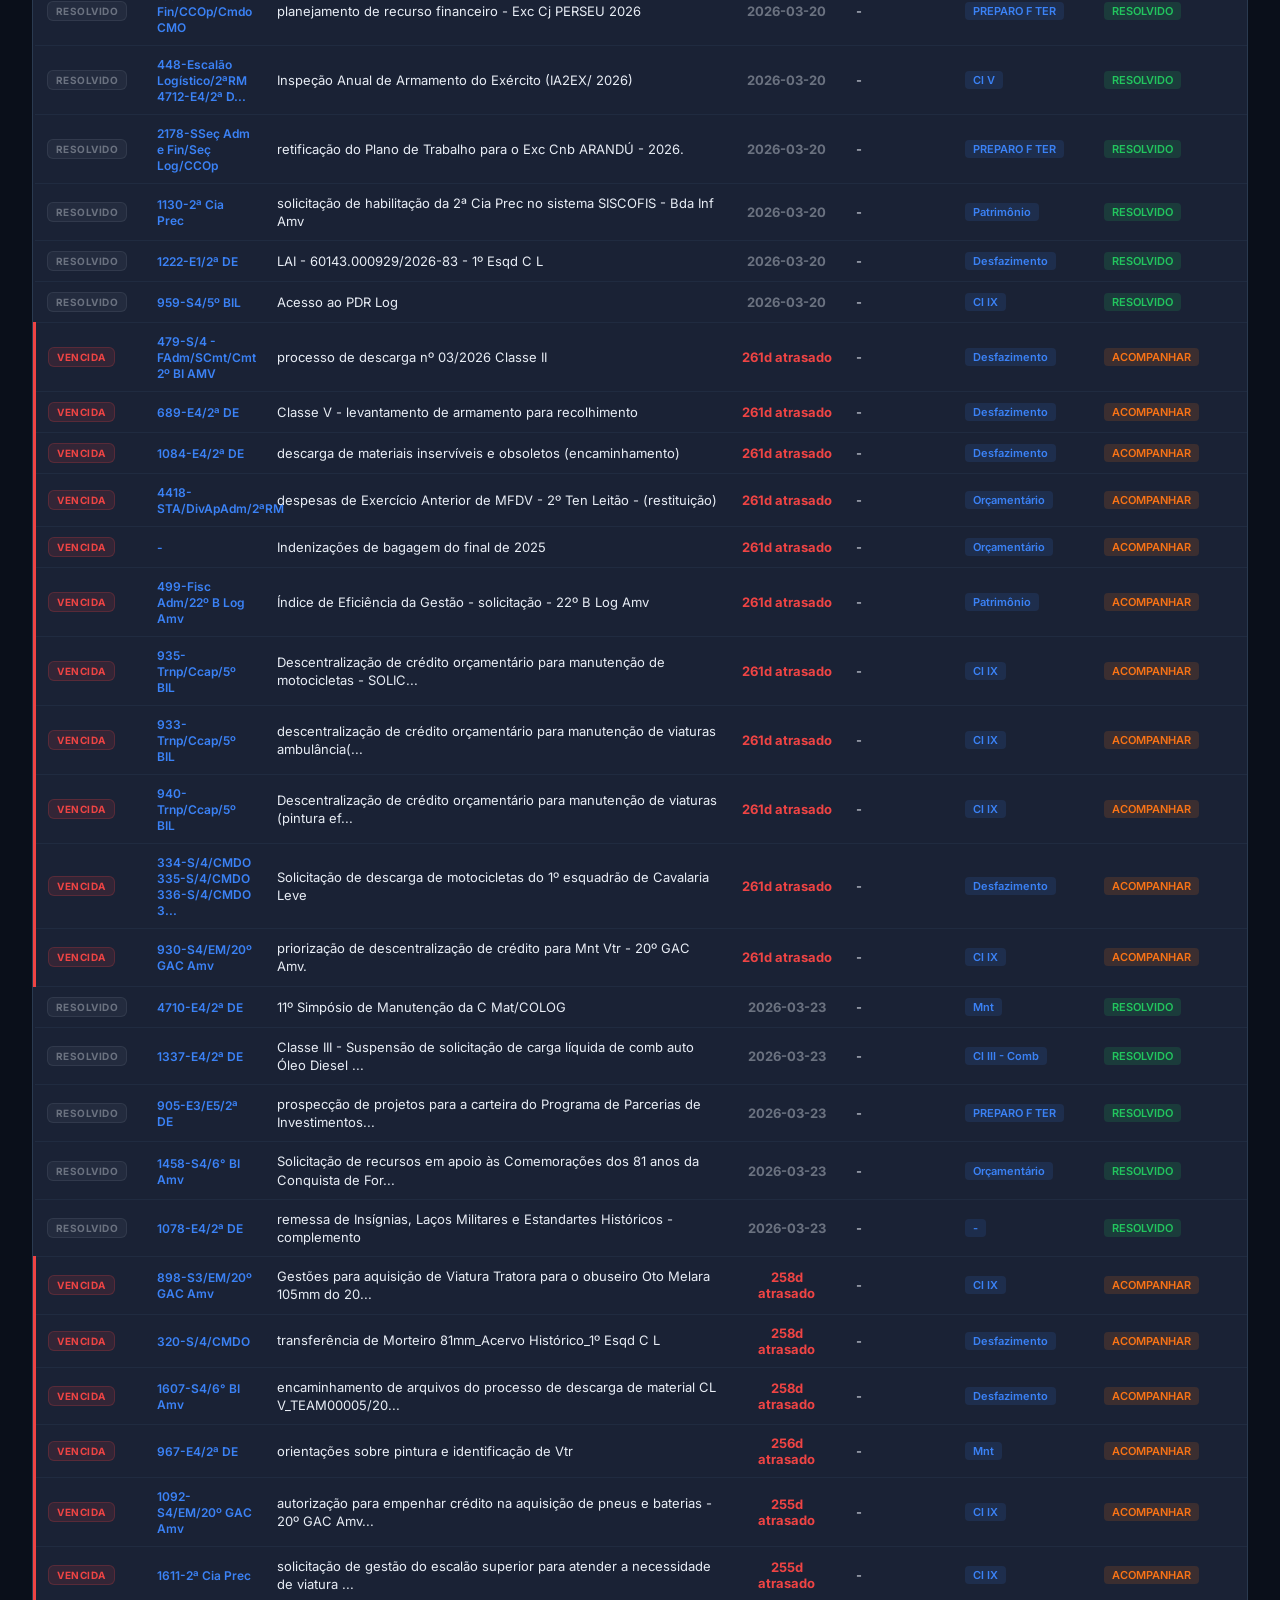
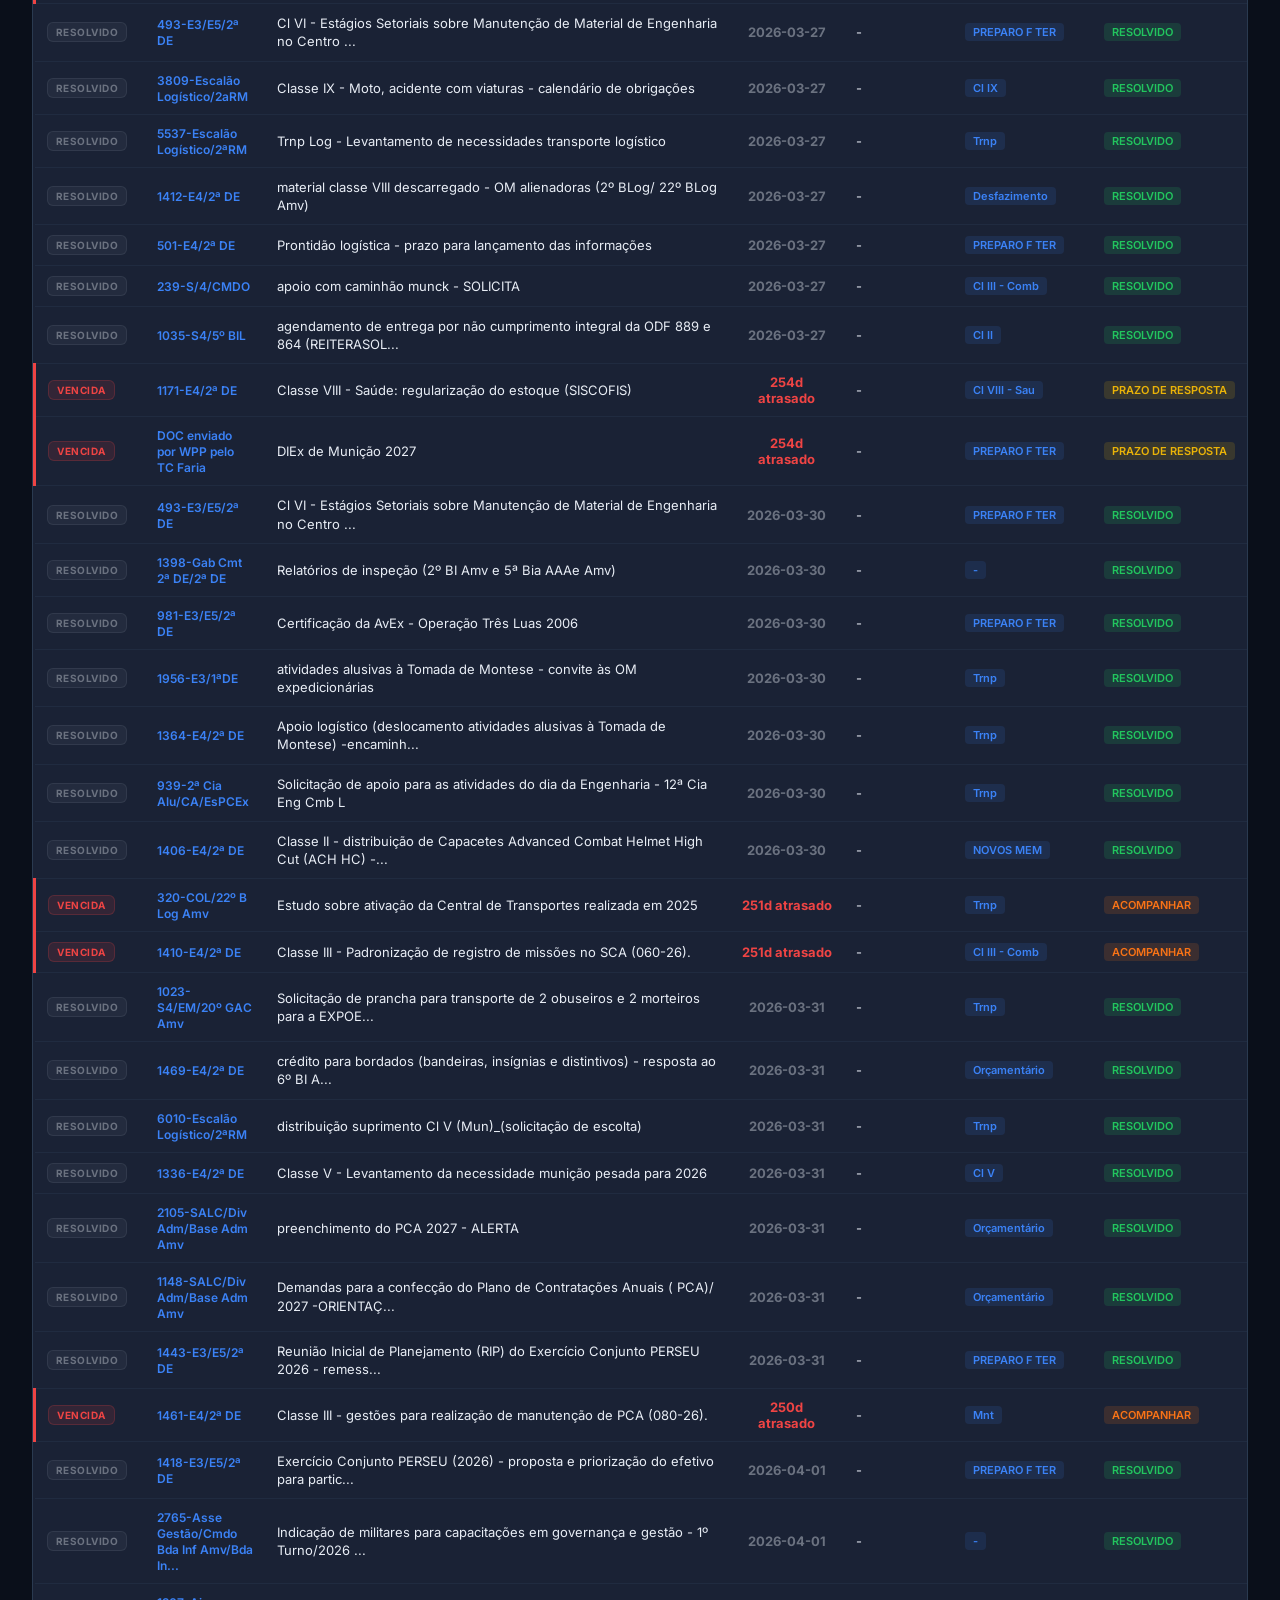
==== commit c212efba: "Nav: apenas aba Combustivel em todas as paginas" ====
--- a/agenda.html
+++ b/agenda.html
@@ -20,9 +20,7 @@
       </div>
     </div>
     <div class="header-nav">
-      <a href="agenda.html" class="nav-btn active">Agenda/Missões</a>
       <a href="controle_combustivel.html" class="nav-btn">Combustível</a>
-      <a href="whatsapp.html" class="nav-btn">WhatsApp</a>
     </div>
     <div class="header-time">
       <div id="dataAtual"></div>
